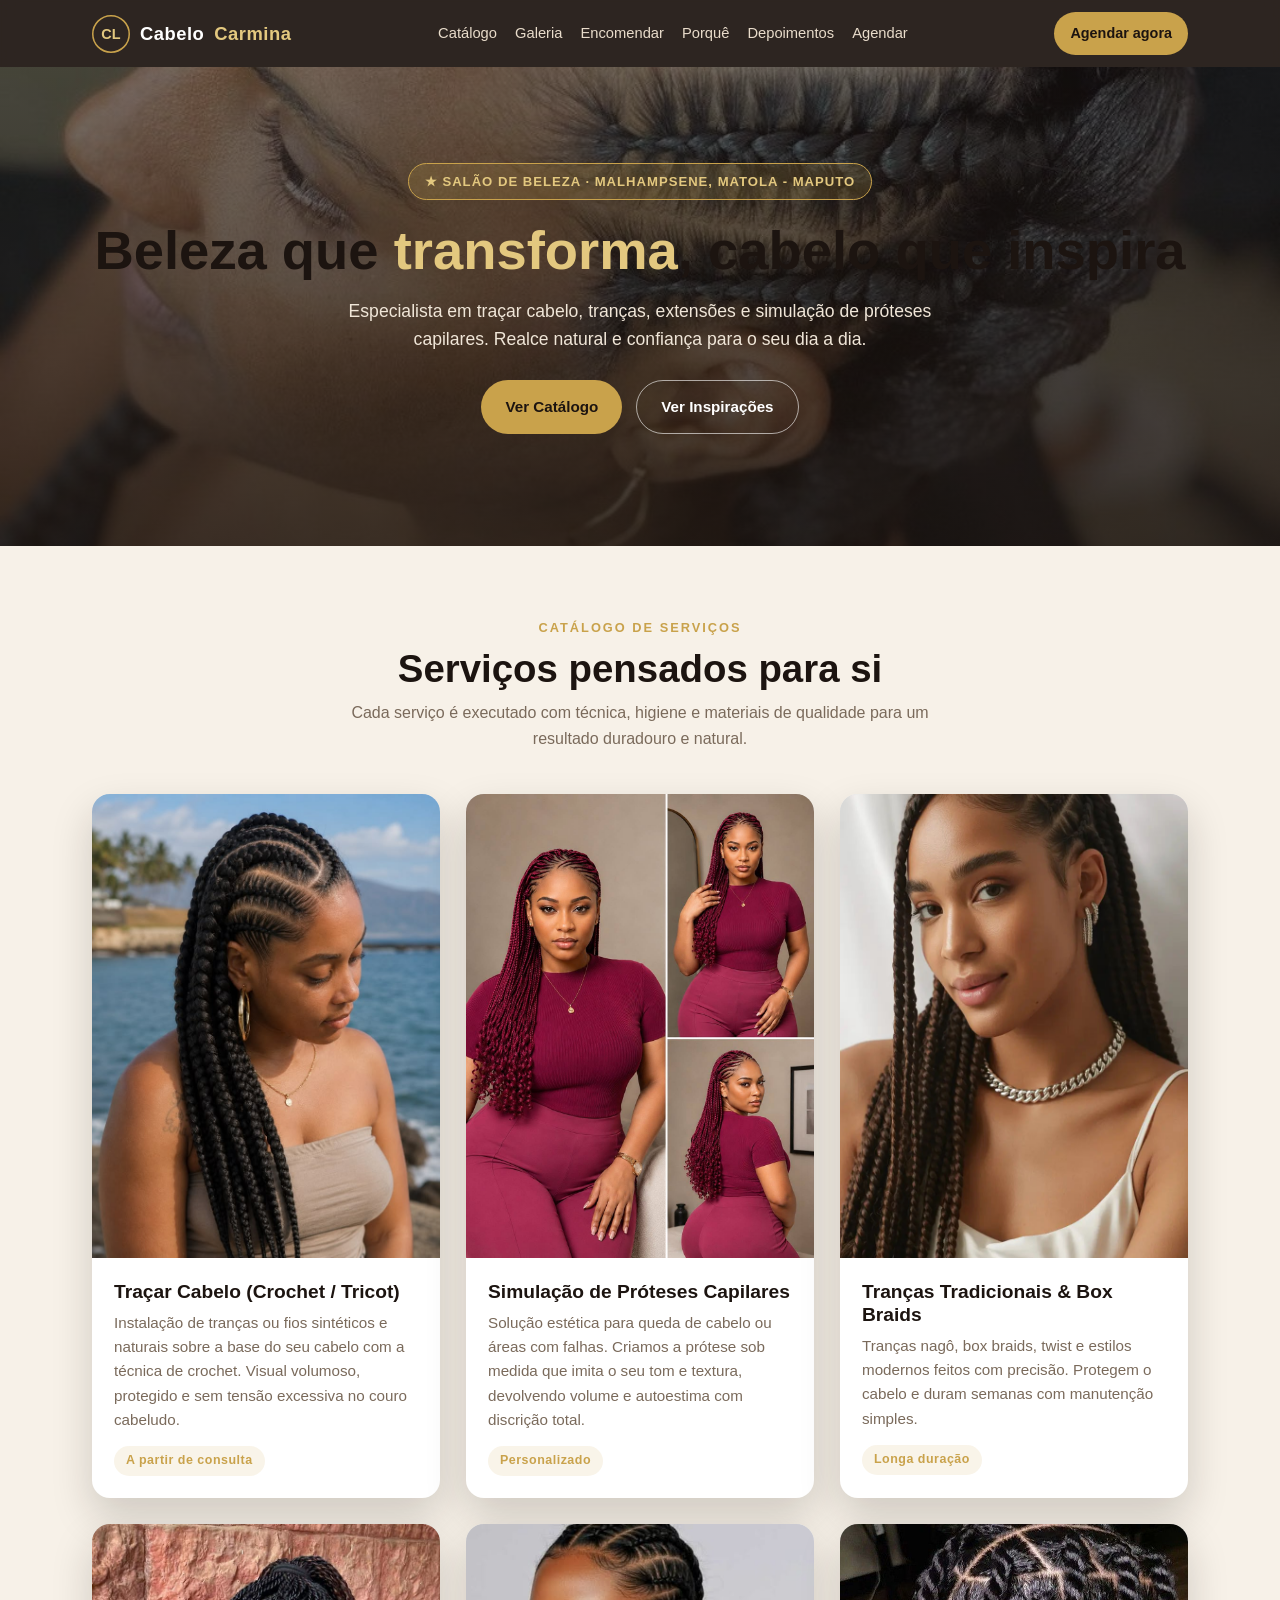
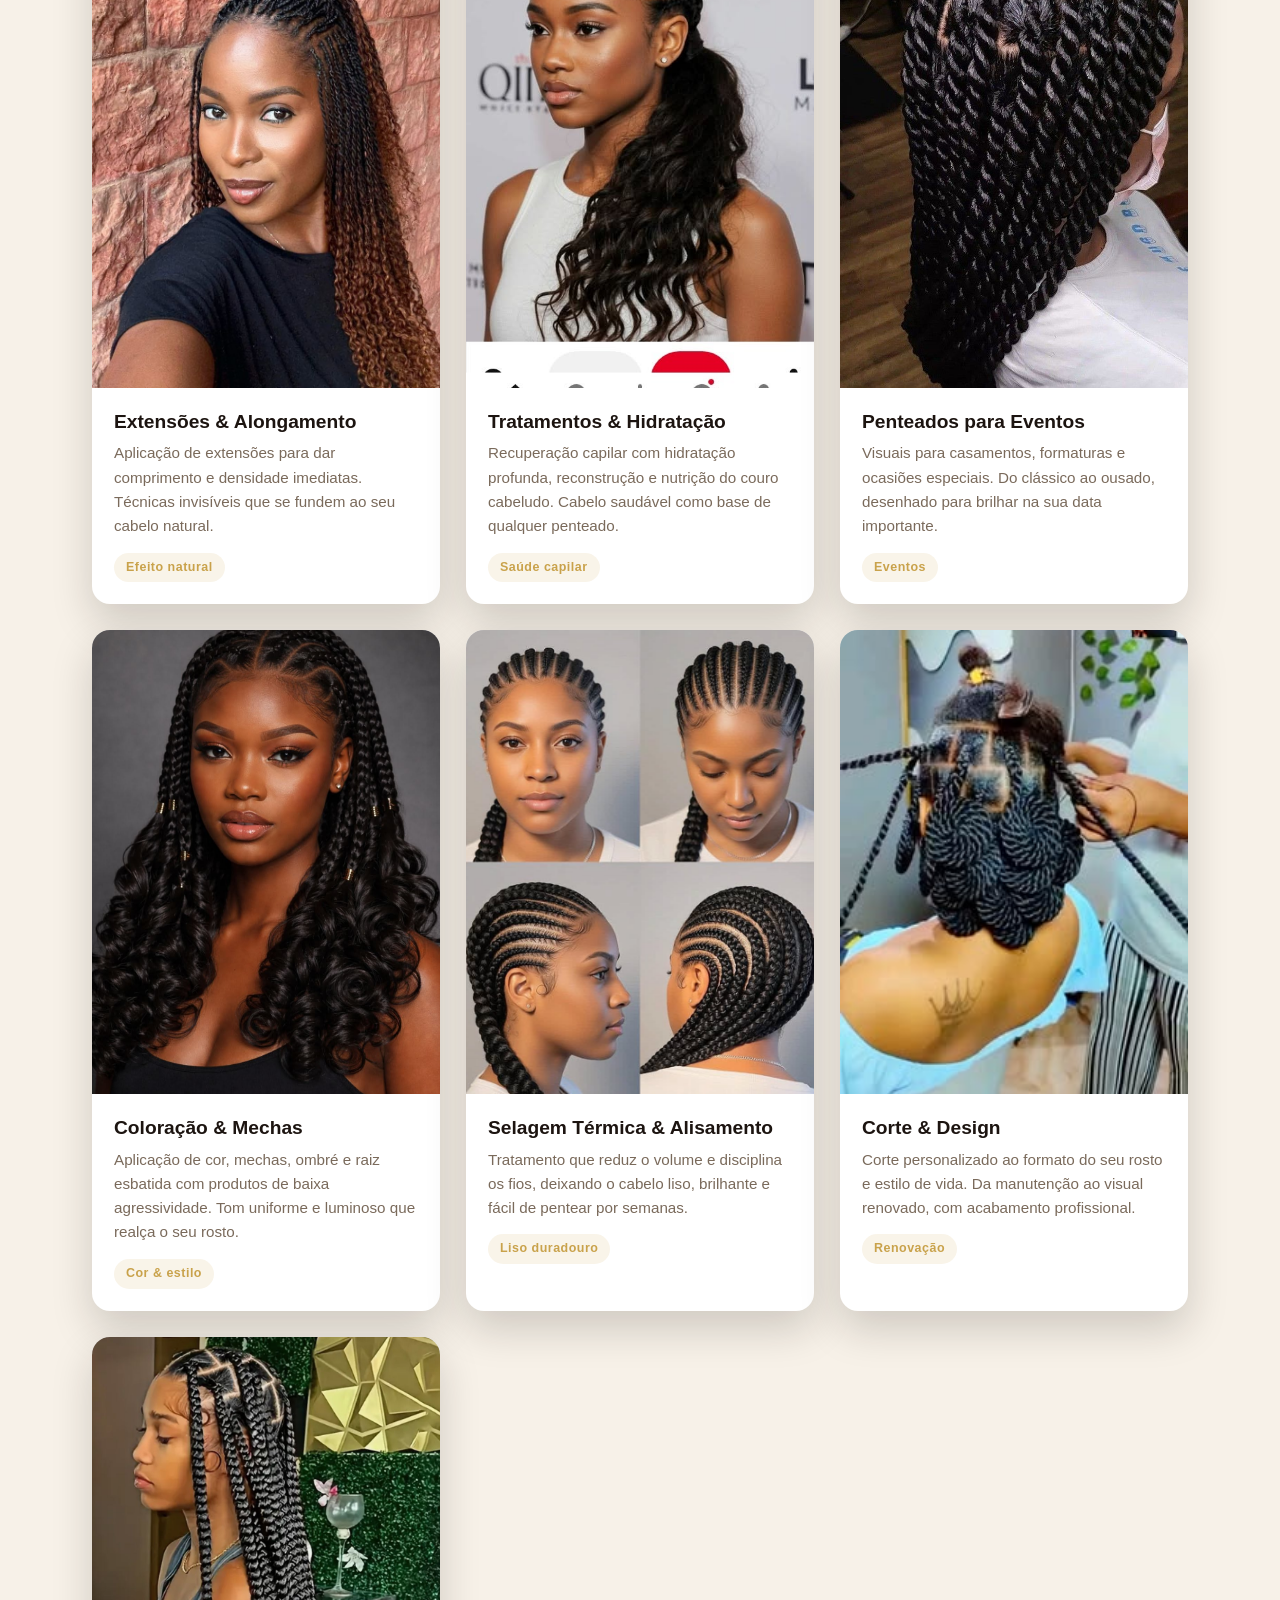
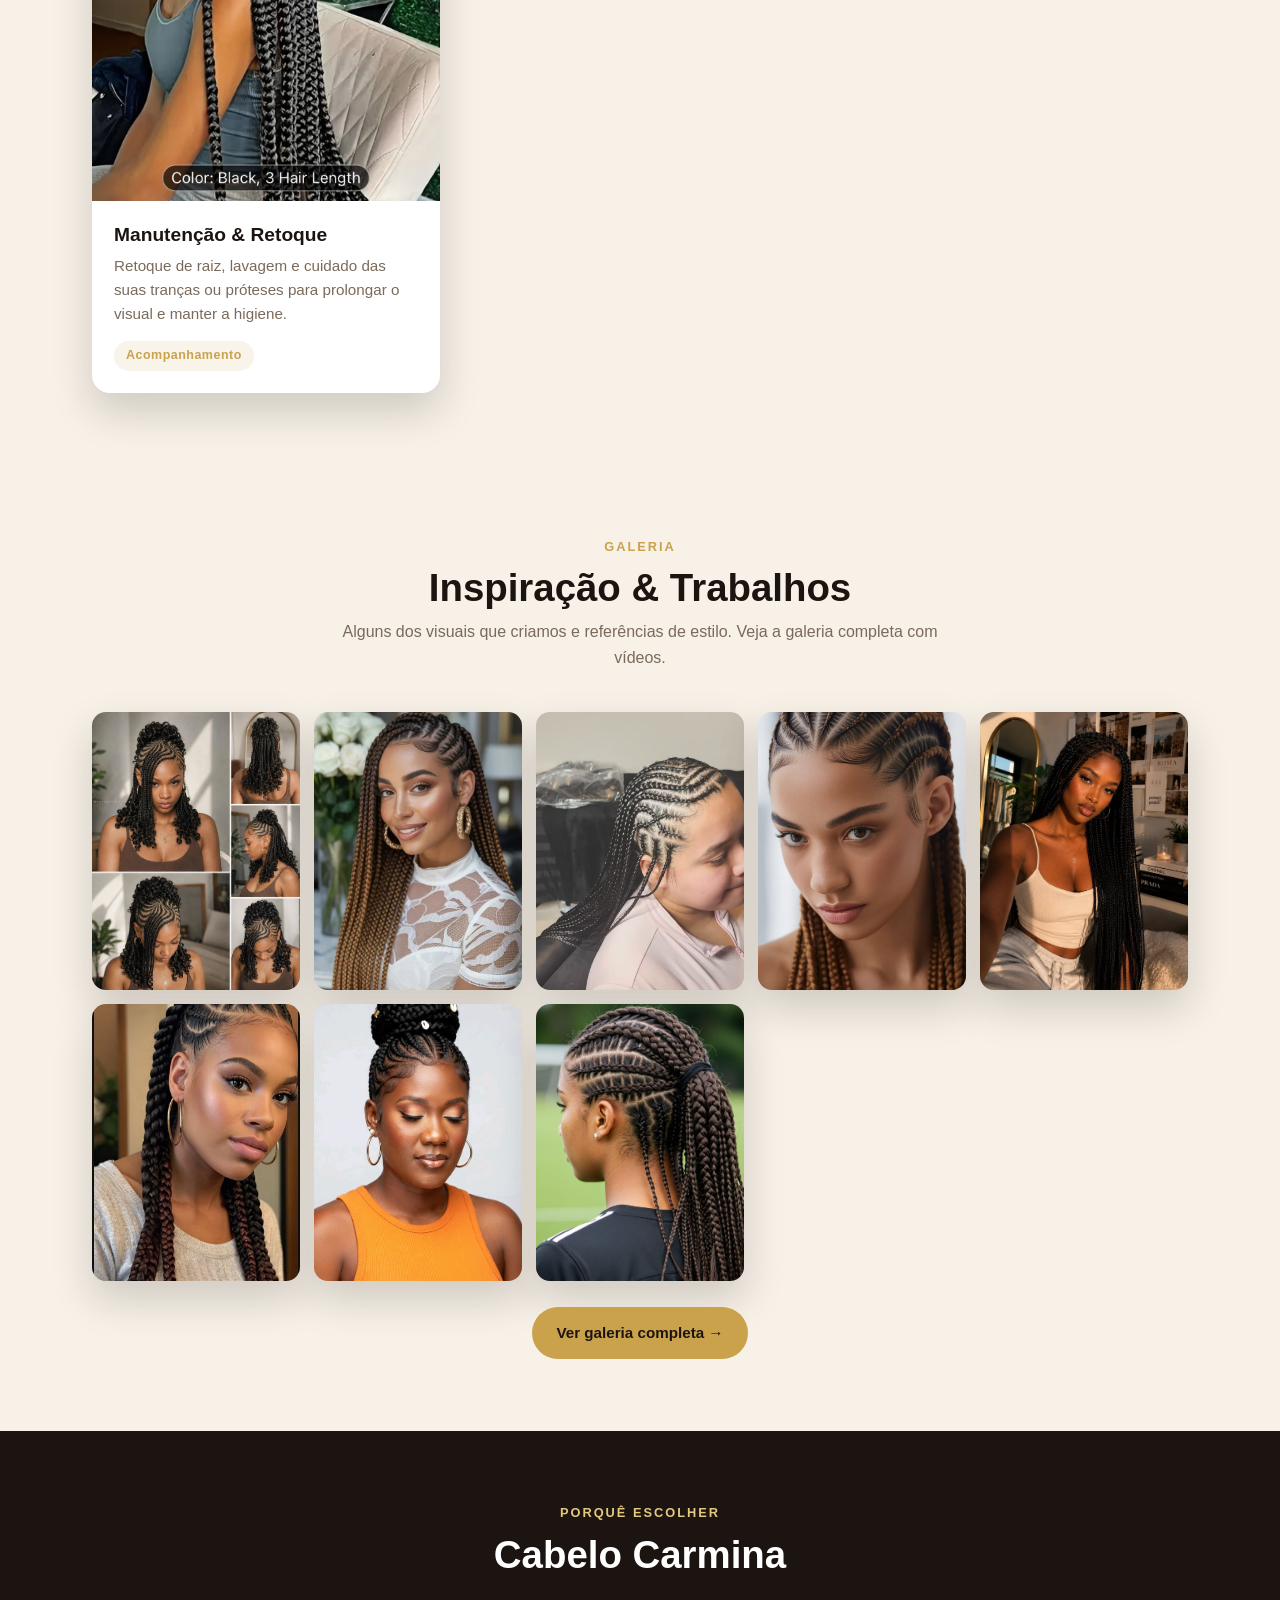
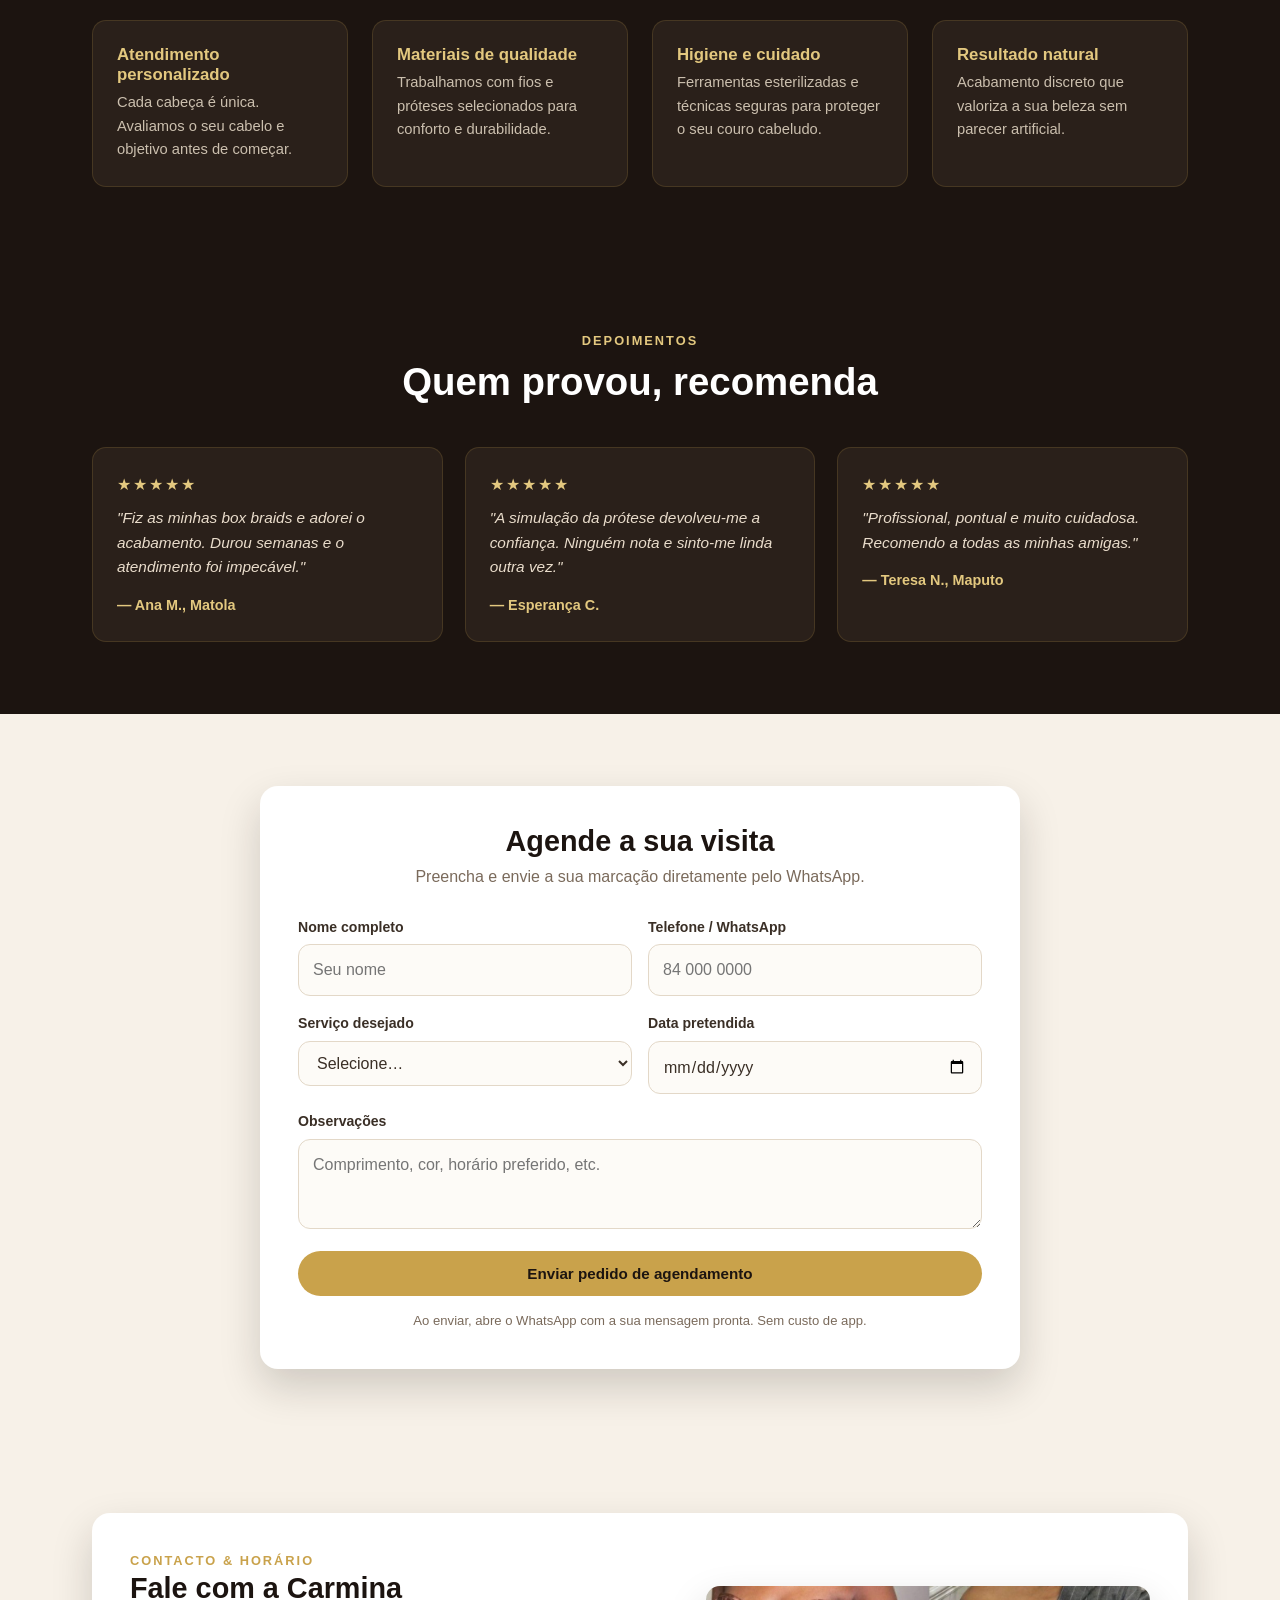
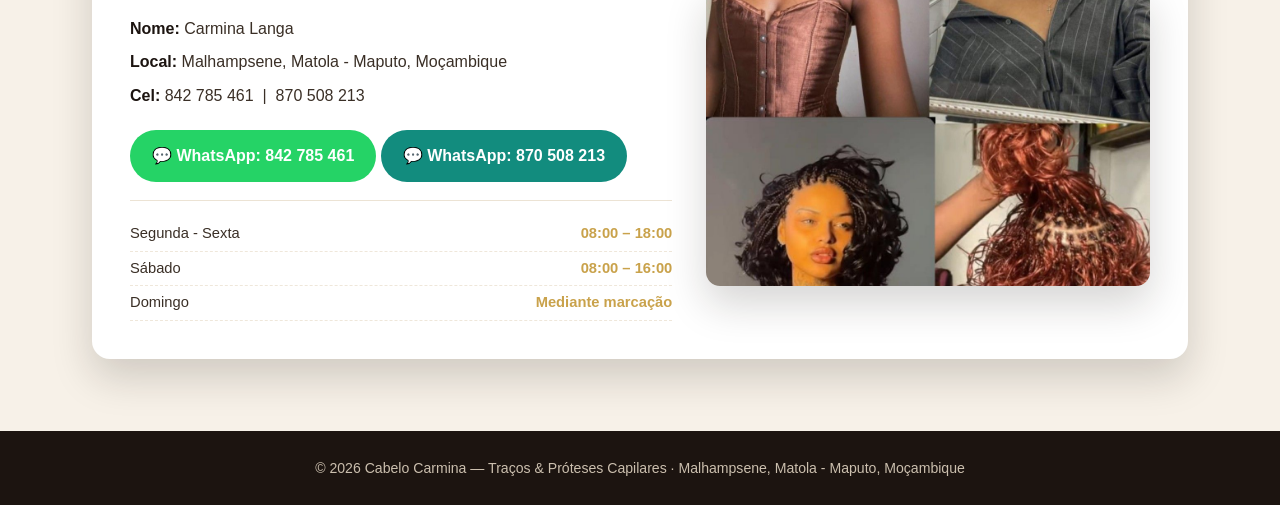
==== index.html @ 23e7a3c2 "Localizacao Malhampsene, botao Encomendar na galeria e adicionar a galeria" ====
<!DOCTYPE html>
<html lang="pt">
<head>
<meta charset="UTF-8" />
<meta name="viewport" content="width=device-width, initial-scale=1.0" />
<title>Cabelo Carmina — Traços & Próteses Capilares | Matola - Maputo</title>
<meta name="description" content="Serviços profissionais de traçar cabelo, tranças, extensões e simulação de próteses capilares em Matola - Maputo. Carmina Langa." />
<style>
  :root{
    --gold:#c9a24b;
    --gold-soft:#e3c87f;
    --dark:#1c1410;
    --dark2:#2a201a;
    --cream:#f7f1e8;
    --ink:#3a2f26;
    --muted:#7a6a5b;
    --radius:18px;
    --shadow:0 18px 40px rgba(28,20,16,.18);
  }
  *{box-sizing:border-box;margin:0;padding:0}
  html{scroll-behavior:smooth}
  body{font-family:"Segoe UI",Helvetica,Arial,sans-serif;color:var(--ink);background:var(--cream);line-height:1.6}
  h1,h2,h3{line-height:1.2;color:var(--dark)}
  a{color:inherit;text-decoration:none}
  .wrap{max-width:1140px;margin:0 auto;padding:0 22px}

  header{position:sticky;top:0;z-index:50;background:rgba(28,20,16,.92);backdrop-filter:blur(8px);color:#fff}
  .nav{display:flex;align-items:center;justify-content:space-between;padding:12px 22px;max-width:1140px;margin:0 auto;gap:14px;flex-wrap:wrap}
  .brand{display:flex;align-items:center;gap:10px;font-weight:700;letter-spacing:.5px;font-size:1.15rem;color:#fff}
  .brand .logo{width:38px;height:38px;flex:0 0 auto}
  .brand span{color:var(--gold-soft)}
  .nav nav{display:flex;gap:18px;flex-wrap:wrap;font-size:.92rem}
  .nav nav a{color:#e9dccb}
  .nav nav a:hover{color:var(--gold-soft)}
  .nav a.cta{background:var(--gold);color:#1c1410;font-weight:700;padding:10px 16px;border-radius:999px;font-size:.9rem;white-space:nowrap}
  .nav a.cta:hover{background:var(--gold-soft)}

  .hero{position:relative;color:#fff;text-align:center;padding:96px 22px 112px;background:linear-gradient(180deg,rgba(28,20,16,.6),rgba(28,20,16,.85)),url("assets/imagens/15f6aeca9793449702054abd78677a57.jpg") center/cover no-repeat}
  .hero .badge{display:inline-flex;align-items:center;gap:8px;margin-bottom:18px;background:rgba(201,162,75,.18);border:1px solid var(--gold);color:var(--gold-soft);padding:7px 16px;border-radius:999px;font-size:.82rem;font-weight:700;letter-spacing:1px;text-transform:uppercase}
  .hero h1{font-size:clamp(2rem,5vw,3.4rem);margin-bottom:14px}
  .hero h1 span{color:var(--gold-soft)}
  .hero p{max-width:640px;margin:0 auto 26px;font-size:1.1rem;color:#f0e6d8}
  .hero .actions{display:flex;gap:14px;justify-content:center;flex-wrap:wrap}
  .btn{display:inline-flex;align-items:center;gap:8px;padding:14px 24px;border-radius:999px;font-weight:700;font-size:.95rem}
  .btn-gold{background:var(--gold);color:#1c1410}
  .btn-gold:hover{background:var(--gold-soft)}
  .btn-ghost{border:1.5px solid rgba(255,255,255,.6);color:#fff}
  .btn-ghost:hover{background:rgba(255,255,255,.12)}

  section{padding:72px 0}
  .sec-head{text-align:center;margin-bottom:42px}
  .sec-head .kicker{color:var(--gold);font-weight:700;letter-spacing:2px;text-transform:uppercase;font-size:.8rem}
  .sec-head h2{font-size:clamp(1.6rem,3.5vw,2.4rem);margin:8px 0}
  .sec-head p{color:var(--muted);max-width:620px;margin:8px auto 0}

  .grid{display:grid;grid-template-columns:repeat(auto-fit,minmax(280px,1fr));gap:26px}
  .card{background:#fff;border-radius:var(--radius);overflow:hidden;box-shadow:var(--shadow);transition:transform .25s ease,box-shadow .25s ease;display:flex;flex-direction:column}
  .card:hover{transform:translateY(-6px);box-shadow:0 26px 50px rgba(28,20,16,.24)}
  .card .img{aspect-ratio:3/4;background:#ddd center/cover no-repeat}
  .card .body{padding:22px}
  .card .body h3{font-size:1.2rem;color:var(--dark);margin-bottom:8px}
  .card .body p{color:var(--muted);font-size:.95rem}
  .card .tag{display:inline-block;margin-top:14px;font-size:.78rem;font-weight:700;color:var(--gold);background:rgba(201,162,75,.12);padding:5px 12px;border-radius:999px;letter-spacing:.5px}

  .why{background:var(--dark);color:#f0e6d8}
  .why h2{color:#fff}
  .why .kicker{color:var(--gold-soft)}
  .why-grid{display:grid;grid-template-columns:repeat(auto-fit,minmax(220px,1fr));gap:24px;margin-top:20px}
  .feature{background:var(--dark2);border-radius:14px;padding:24px;border:1px solid rgba(201,162,75,.18)}
  .feature h3{color:var(--gold-soft);font-size:1.05rem;margin-bottom:6px}
  .feature p{color:#cbbfae;font-size:.92rem}

  .gallery-grid{display:grid;grid-template-columns:repeat(auto-fit,minmax(200px,1fr));gap:14px}
  .gallery-grid a{display:block;aspect-ratio:3/4;border-radius:14px;overflow:hidden;box-shadow:var(--shadow);background:#ddd center/cover no-repeat;transition:transform .25s ease}
  .gallery-grid a:hover{transform:scale(1.03)}

  .testi{background:var(--dark)}
  .testi h2{color:#fff}
  .testi .kicker{color:var(--gold-soft)}
  .testi-grid{display:grid;grid-template-columns:repeat(auto-fit,minmax(260px,1fr));gap:22px;margin-top:20px}
  .quote{background:var(--dark2);border-radius:14px;padding:24px;border:1px solid rgba(201,162,75,.18)}
  .quote p{color:#e9dccb;font-size:.96rem;font-style:italic}
  .quote .who{margin-top:14px;font-weight:700;color:var(--gold-soft);font-style:normal;font-size:.9rem}
  .stars{color:var(--gold-soft);letter-spacing:2px;margin-bottom:8px}

  .booking{background:var(--cream)}
  .form-box{background:#fff;border-radius:var(--radius);box-shadow:var(--shadow);padding:38px;max-width:760px;margin:0 auto}
  .form-box h2{font-size:1.8rem;margin-bottom:6px;text-align:center}
  .form-box .sub{text-align:center;color:var(--muted);margin-bottom:26px}
  .form-row{display:grid;grid-template-columns:1fr 1fr;gap:16px}
  .field{margin-bottom:16px;display:flex;flex-direction:column}
  .field label{font-weight:700;font-size:.88rem;margin-bottom:6px;color:var(--ink)}
  .field input,.field select,.field textarea{font:inherit;padding:12px 14px;border:1.5px solid #e3d8c8;border-radius:12px;background:#fdfbf7;color:var(--ink)}
  .field input:focus,.field select:focus,.field textarea:focus{outline:none;border-color:var(--gold)}
  .field textarea{resize:vertical;min-height:90px}
  .form-box .btn-gold{width:100%;justify-content:center;border:none;cursor:pointer;margin-top:6px}
  .form-note{text-align:center;color:var(--muted);font-size:.82rem;margin-top:14px}
  .ref-preview{background:rgba(201,162,75,.12);border:1px solid var(--gold);border-radius:14px;padding:16px;margin-bottom:18px;text-align:center}
  .ref-preview .kicker{color:var(--gold);font-weight:700;letter-spacing:2px;text-transform:uppercase;font-size:.75rem}
  .ref-preview img,.ref-preview video{max-width:220px;max-height:240px;border-radius:12px;margin-top:10px;box-shadow:var(--shadow)}
  .ref-preview p{font-size:.85rem;color:var(--muted);margin-top:6px}

  .contact-box{background:#fff;border-radius:var(--radius);box-shadow:var(--shadow);padding:38px;display:grid;grid-template-columns:1.1fr .9fr;gap:34px;align-items:center}
  .contact-box h2{font-size:1.8rem;margin-bottom:10px}
  .contact-box .info p{margin:8px 0;color:var(--ink);font-size:1rem}
  .contact-box .info strong{color:var(--dark)}
  .wa{display:inline-flex;align-items:center;gap:10px;margin-top:14px;background:#25D366;color:#fff;font-weight:700;padding:13px 22px;border-radius:999px}
  .wa:hover{opacity:.92}
  .wa.alt{background:#128C7E;margin-left:0}
  .hours{margin-top:18px;border-top:1px solid #ece3d4;padding-top:16px}
  .hours li{list-style:none;display:flex;justify-content:space-between;padding:5px 0;font-size:.92rem;border-bottom:1px dashed #efe7da}
  .hours li span:last-child{color:var(--gold);font-weight:700}
  .portrait{height:300px;border-radius:14px;background:url("assets/imagens/3a85e2c7aff9430f6a7af488f10452bd.jpg") center/cover no-repeat;box-shadow:var(--shadow)}

  footer{background:var(--dark);color:#cbbfae;text-align:center;padding:26px 22px;font-size:.88rem}

  @media(max-width:720px){
    .contact-box{grid-template-columns:1fr}
    .portrait{order:-1;height:240px}
    .form-row{grid-template-columns:1fr}
    .nav nav{display:none}
  }
</style>
</head>
<body>

<header>
  <div class="nav">
    <div class="brand">
      <svg class="logo" viewBox="0 0 100 100" aria-hidden="true">
        <circle cx="50" cy="50" r="48" fill="none" stroke="#c9a24b" stroke-width="4"/>
        <text x="50" y="62" text-anchor="middle" font-family="Segoe UI, Arial" font-size="38" font-weight="700" fill="#e3c87f">CL</text>
      </svg>
      Cabelo <span>Carmina</span>
    </div>
    <nav>
      <a href="#catalogo">Catálogo</a>
      <a href="galeria.html">Galeria</a>
      <a href="pedido.html">Encomendar</a>
      <a href="#porque">Porquê</a>
      <a href="#depoimentos">Depoimentos</a>
      <a href="#agendar">Agendar</a>
    </nav>
    <a class="cta" href="#agendar">Agendar agora</a>
  </div>
</header>

<section class="hero">
  <div class="badge">★ Salão de Beleza · Malhampsene, Matola - Maputo</div>
  <h1>Beleza que <span>transforma</span>, cabelo que inspira</h1>
  <p>Especialista em traçar cabelo, tranças, extensões e simulação de próteses capilares. Realce natural e confiança para o seu dia a dia.</p>
  <div class="actions">
    <a class="btn btn-gold" href="#catalogo">Ver Catálogo</a>
    <a class="btn btn-ghost" href="galeria.html">Ver Inspirações</a>
  </div>
</section>

<section id="catalogo">
  <div class="wrap">
    <div class="sec-head">
      <div class="kicker">Catálogo de Serviços</div>
      <h2>Serviços pensados para si</h2>
      <p>Cada serviço é executado com técnica, higiene e materiais de qualidade para um resultado duradouro e natural.</p>
    </div>

    <div class="grid">
      <article class="card">
        <div class="img" style="background-image:url('assets/imagens/0026cfc5c7cf5a156cc307e97156dec2.jpg')"></div>
        <div class="body">
          <h3>Traçar Cabelo (Crochet / Tricot)</h3>
          <p>Instalação de tranças ou fios sintéticos e naturais sobre a base do seu cabelo com a técnica de crochet. Visual volumoso, protegido e sem tensão excessiva no couro cabeludo.</p>
          <span class="tag">A partir de consulta</span>
        </div>
      </article>

      <article class="card">
        <div class="img" style="background-image:url('assets/imagens/01e08757dc973bbed43af0862d8c7d00.jpg')"></div>
        <div class="body">
          <h3>Simulação de Próteses Capilares</h3>
          <p>Solução estética para queda de cabelo ou áreas com falhas. Criamos a prótese sob medida que imita o seu tom e textura, devolvendo volume e autoestima com discrição total.</p>
          <span class="tag">Personalizado</span>
        </div>
      </article>

      <article class="card">
        <div class="img" style="background-image:url('assets/imagens/03f135712a6a2e2bc8f879690180e1c2.jpg')"></div>
        <div class="body">
          <h3>Tranças Tradicionais & Box Braids</h3>
          <p>Tranças nagô, box braids, twist e estilos modernos feitos com precisão. Protegem o cabelo e duram semanas com manutenção simples.</p>
          <span class="tag">Longa duração</span>
        </div>
      </article>

      <article class="card">
        <div class="img" style="background-image:url('assets/imagens/03f46e397d53077a8f29f586532d8282.jpg')"></div>
        <div class="body">
          <h3>Extensões & Alongamento</h3>
          <p>Aplicação de extensões para dar comprimento e densidade imediatas. Técnicas invisíveis que se fundem ao seu cabelo natural.</p>
          <span class="tag">Efeito natural</span>
        </div>
      </article>

      <article class="card">
        <div class="img" style="background-image:url('assets/imagens/04679ec09ea4aacabbf5d6915aa35b7a.jpg')"></div>
        <div class="body">
          <h3>Tratamentos & Hidratação</h3>
          <p>Recuperação capilar com hidratação profunda, reconstrução e nutrição do couro cabeludo. Cabelo saudável como base de qualquer penteado.</p>
          <span class="tag">Saúde capilar</span>
        </div>
      </article>

      <article class="card">
        <div class="img" style="background-image:url('assets/imagens/06dac3e899e578c18e467fa2cff62f72.jpg')"></div>
        <div class="body">
          <h3>Penteados para Eventos</h3>
          <p>Visuais para casamentos, formaturas e ocasiões especiais. Do clássico ao ousado, desenhado para brilhar na sua data importante.</p>
          <span class="tag">Eventos</span>
        </div>
      </article>

      <article class="card">
        <div class="img" style="background-image:url('assets/imagens/08b6ac6ea23695bc6f5586986917f11d.jpg')"></div>
        <div class="body">
          <h3>Coloração & Mechas</h3>
          <p>Aplicação de cor, mechas, ombré e raiz esbatida com produtos de baixa agressividade. Tom uniforme e luminoso que realça o seu rosto.</p>
          <span class="tag">Cor & estilo</span>
        </div>
      </article>

      <article class="card">
        <div class="img" style="background-image:url('assets/imagens/093739ff91c25d8ace76bab35050adaf.jpg')"></div>
        <div class="body">
          <h3>Selagem Térmica & Alisamento</h3>
          <p>Tratamento que reduz o volume e disciplina os fios, deixando o cabelo liso, brilhante e fácil de pentear por semanas.</p>
          <span class="tag">Liso duradouro</span>
        </div>
      </article>

      <article class="card">
        <div class="img" style="background-image:url('assets/imagens/0a47e29134426c4513fa7642befd2773.jpg')"></div>
        <div class="body">
          <h3>Corte & Design</h3>
          <p>Corte personalizado ao formato do seu rosto e estilo de vida. Da manutenção ao visual renovado, com acabamento profissional.</p>
          <span class="tag">Renovação</span>
        </div>
      </article>

      <article class="card">
        <div class="img" style="background-image:url('assets/imagens/0b440460fbbcc0842d40904b97cc9ca5.jpg')"></div>
        <div class="body">
          <h3>Manutenção & Retoque</h3>
          <p>Retoque de raiz, lavagem e cuidado das suas tranças ou próteses para prolongar o visual e manter a higiene.</p>
          <span class="tag">Acompanhamento</span>
        </div>
      </article>
    </div>
  </div>
</section>

<section id="galeria">
  <div class="wrap">
    <div class="sec-head">
      <div class="kicker">Galeria</div>
      <h2>Inspiração & Trabalhos</h2>
      <p>Alguns dos visuais que criamos e referências de estilo. Veja a galeria completa com vídeos.</p>
    </div>
    <div class="gallery-grid">
      <a href="galeria.html" style="background-image:url('assets/imagens/0b4d5327d2ce7e52298f0efa924f9893.jpg')"></a>
      <a href="galeria.html" style="background-image:url('assets/imagens/0c9b5bb2f9fc3989eb2c1b1c847cc650.jpg')"></a>
      <a href="galeria.html" style="background-image:url('assets/imagens/12c5b5bcc2676963cd1b6ba6b14d868e.jpg')"></a>
      <a href="galeria.html" style="background-image:url('assets/imagens/132b0667ae29cd703960db3ee1979bb5.jpg')"></a>
      <a href="galeria.html" style="background-image:url('assets/imagens/161dcf51394a3ee1f617fb9989bfbf7a.jpg')"></a>
      <a href="galeria.html" style="background-image:url('assets/imagens/18d984fd57ee53a58f8e0739700f9366.jpg')"></a>
      <a href="galeria.html" style="background-image:url('assets/imagens/1abf3b3e2f336c6a66d7727b56625449.jpg')"></a>
      <a href="galeria.html" style="background-image:url('assets/imagens/21777facedbab7ad92beb284ebc9bb15.jpg')"></a>
    </div>
    <div style="text-align:center;margin-top:26px">
      <a class="btn btn-gold" href="galeria.html">Ver galeria completa →</a>
    </div>
  </div>
</section>

<section class="why" id="porque">
  <div class="wrap">
    <div class="sec-head">
      <div class="kicker">Porquê escolher</div>
      <h2>Cabelo Carmina</h2>
    </div>
    <div class="why-grid">
      <div class="feature">
        <h3>Atendimento personalizado</h3>
        <p>Cada cabeça é única. Avaliamos o seu cabelo e objetivo antes de começar.</p>
      </div>
      <div class="feature">
        <h3>Materiais de qualidade</h3>
        <p>Trabalhamos com fios e próteses selecionados para conforto e durabilidade.</p>
      </div>
      <div class="feature">
        <h3>Higiene e cuidado</h3>
        <p>Ferramentas esterilizadas e técnicas seguras para proteger o seu couro cabeludo.</p>
      </div>
      <div class="feature">
        <h3>Resultado natural</h3>
        <p>Acabamento discreto que valoriza a sua beleza sem parecer artificial.</p>
      </div>
    </div>
  </div>
</section>

<section class="testi" id="depoimentos">
  <div class="wrap">
    <div class="sec-head">
      <div class="kicker">Depoimentos</div>
      <h2>Quem provou, recomenda</h2>
    </div>
    <div class="testi-grid">
      <div class="quote">
        <div class="stars">★★★★★</div>
        <p>"Fiz as minhas box braids e adorei o acabamento. Durou semanas e o atendimento foi impecável."</p>
        <div class="who">— Ana M., Matola</div>
      </div>
      <div class="quote">
        <div class="stars">★★★★★</div>
        <p>"A simulação da prótese devolveu-me a confiança. Ninguém nota e sinto-me linda outra vez."</p>
        <div class="who">— Esperança C.</div>
      </div>
      <div class="quote">
        <div class="stars">★★★★★</div>
        <p>"Profissional, pontual e muito cuidadosa. Recomendo a todas as minhas amigas."</p>
        <div class="who">— Teresa N., Maputo</div>
      </div>
    </div>
  </div>
</section>

<section class="booking" id="agendar">
  <div class="wrap">
    <div class="form-box">
      <h2>Agende a sua visita</h2>
      <p class="sub">Preencha e envie a sua marcação diretamente pelo WhatsApp.</p>
      <div id="refPreview" class="ref-preview" style="display:none"></div>
      <form id="bookingForm">
        <div class="form-row">
          <div class="field">
            <label for="nome">Nome completo</label>
            <input id="nome" name="nome" type="text" required placeholder="Seu nome" />
          </div>
          <div class="field">
            <label for="telefone">Telefone / WhatsApp</label>
            <input id="telefone" name="telefone" type="tel" required placeholder="84 000 0000" />
          </div>
        </div>
        <div class="form-row">
          <div class="field">
            <label for="servico">Serviço desejado</label>
            <select id="servico" name="servico" required>
              <option value="">Selecione…</option>
              <option>Traçar Cabelo (Crochet)</option>
              <option>Simulação de Próteses Capilares</option>
              <option>Tranças & Box Braids</option>
              <option>Extensões & Alongamento</option>
              <option>Tratamentos & Hidratação</option>
              <option>Penteados para Eventos</option>
              <option>Coloração & Mechas</option>
              <option>Selagem & Alisamento</option>
              <option>Corte & Design</option>
              <option>Manutenção & Retoque</option>
              <option>Outro / Consulta</option>
            </select>
          </div>
          <div class="field">
            <label for="data">Data pretendida</label>
            <input id="data" name="data" type="date" required />
          </div>
        </div>
        <div class="field">
          <label for="obs">Observações</label>
          <textarea id="obs" name="obs" placeholder="Comprimento, cor, horário preferido, etc."></textarea>
        </div>
        <button class="btn btn-gold" type="submit">Enviar pedido de agendamento</button>
        <p class="form-note">Ao enviar, abre o WhatsApp com a sua mensagem pronta. Sem custo de app.</p>
      </form>
    </div>
  </div>
</section>

<section class="contact" id="contato">
  <div class="wrap">
    <div class="contact-box">
      <div class="info">
        <div class="kicker" style="color:var(--gold);font-weight:700;letter-spacing:2px;text-transform:uppercase;font-size:.8rem">Contacto & Horário</div>
        <h2>Fale com a Carmina</h2>
        <p><strong>Nome:</strong> Carmina Langa</p>
        <p><strong>Local:</strong> Malhampsene, Matola - Maputo, Moçambique</p>
        <p><strong>Cel:</strong> 842 785 461 &nbsp;|&nbsp; 870 508 213</p>
        <a class="wa" href="https://wa.me/258842785461" target="_blank" rel="noopener">💬 WhatsApp: 842 785 461</a>
        <a class="wa alt" href="https://wa.me/258870508213" target="_blank" rel="noopener">💬 WhatsApp: 870 508 213</a>
        <ul class="hours">
          <li><span>Segunda - Sexta</span><span>08:00 – 18:00</span></li>
          <li><span>Sábado</span><span>08:00 – 16:00</span></li>
          <li><span>Domingo</span><span>Mediante marcação</span></li>
        </ul>
      </div>
      <div class="portrait"></div>
    </div>
  </div>
</section>

<footer>
  © <span id="year"></span> Cabelo Carmina — Traços & Próteses Capilares · Malhampsene, Matola - Maputo, Moçambique
</footer>

<script>
  document.getElementById('year').textContent = new Date().getFullYear();

  // Estilo escolhido na galeria (?ref=...)
  var refMedia = new URLSearchParams(location.search).get('ref');
  if(refMedia){
    refMedia = decodeURIComponent(refMedia);
    var fname = refMedia.split('/').pop();
    var isVid = /\.(mp4|webm|ogg)$/i.test(refMedia);
    var media = isVid
      ? '<video src="'+refMedia+'" controls></video>'
      : '<img src="'+refMedia+'" alt="Estilo escolhido" />';
    var box = document.getElementById('refPreview');
    box.innerHTML = '<div class="kicker">Estilo escolhido</div>' + media + '<p>'+fname+'</p>';
    box.style.display = 'block';
  }

  document.getElementById('bookingForm').addEventListener('submit', async function(e){
    e.preventDefault();
    var nome = document.getElementById('nome').value.trim();
    var tel = document.getElementById('telefone').value.trim();
    var serv = document.getElementById('servico').value;
    var data = document.getElementById('data').value;
    var obs = document.getElementById('obs').value.trim();

    var plain = "Olá Carmina! Quero agendar um serviço.\n\n"
      + "Nome: " + nome + "\n"
      + (serv ? "Serviço: " + serv + "\n" : "")
      + "Data: " + data + "\n"
      + "Telefone: " + tel + "\n"
      + (refMedia ? "Estilo escolhido: " + refMedia.split('/').pop() + "\n" : "")
      + (obs ? "Obs: " + obs + "\n" : "");
    var enc = encodeURIComponent(plain);

    // Telemóvel: anexa a foto/vídeo diretamente no WhatsApp
    if(refMedia && navigator.canShare){
      try{
        var blob = await fetch(refMedia).then(function(r){ return r.blob(); });
        var mime = isVid ? 'video/mp4' : 'image/jpeg';
        var file = new File([blob], fname, {type:mime});
        if(navigator.canShare({files:[file]})){
          await navigator.share({files:[file], text:plain});
          return;
        }
      }catch(err){ /* fallback abaixo */ }
    }
    window.open("https://wa.me/258842785461?text=" + enc, "_blank");
  });
</script>
</body>
</html>
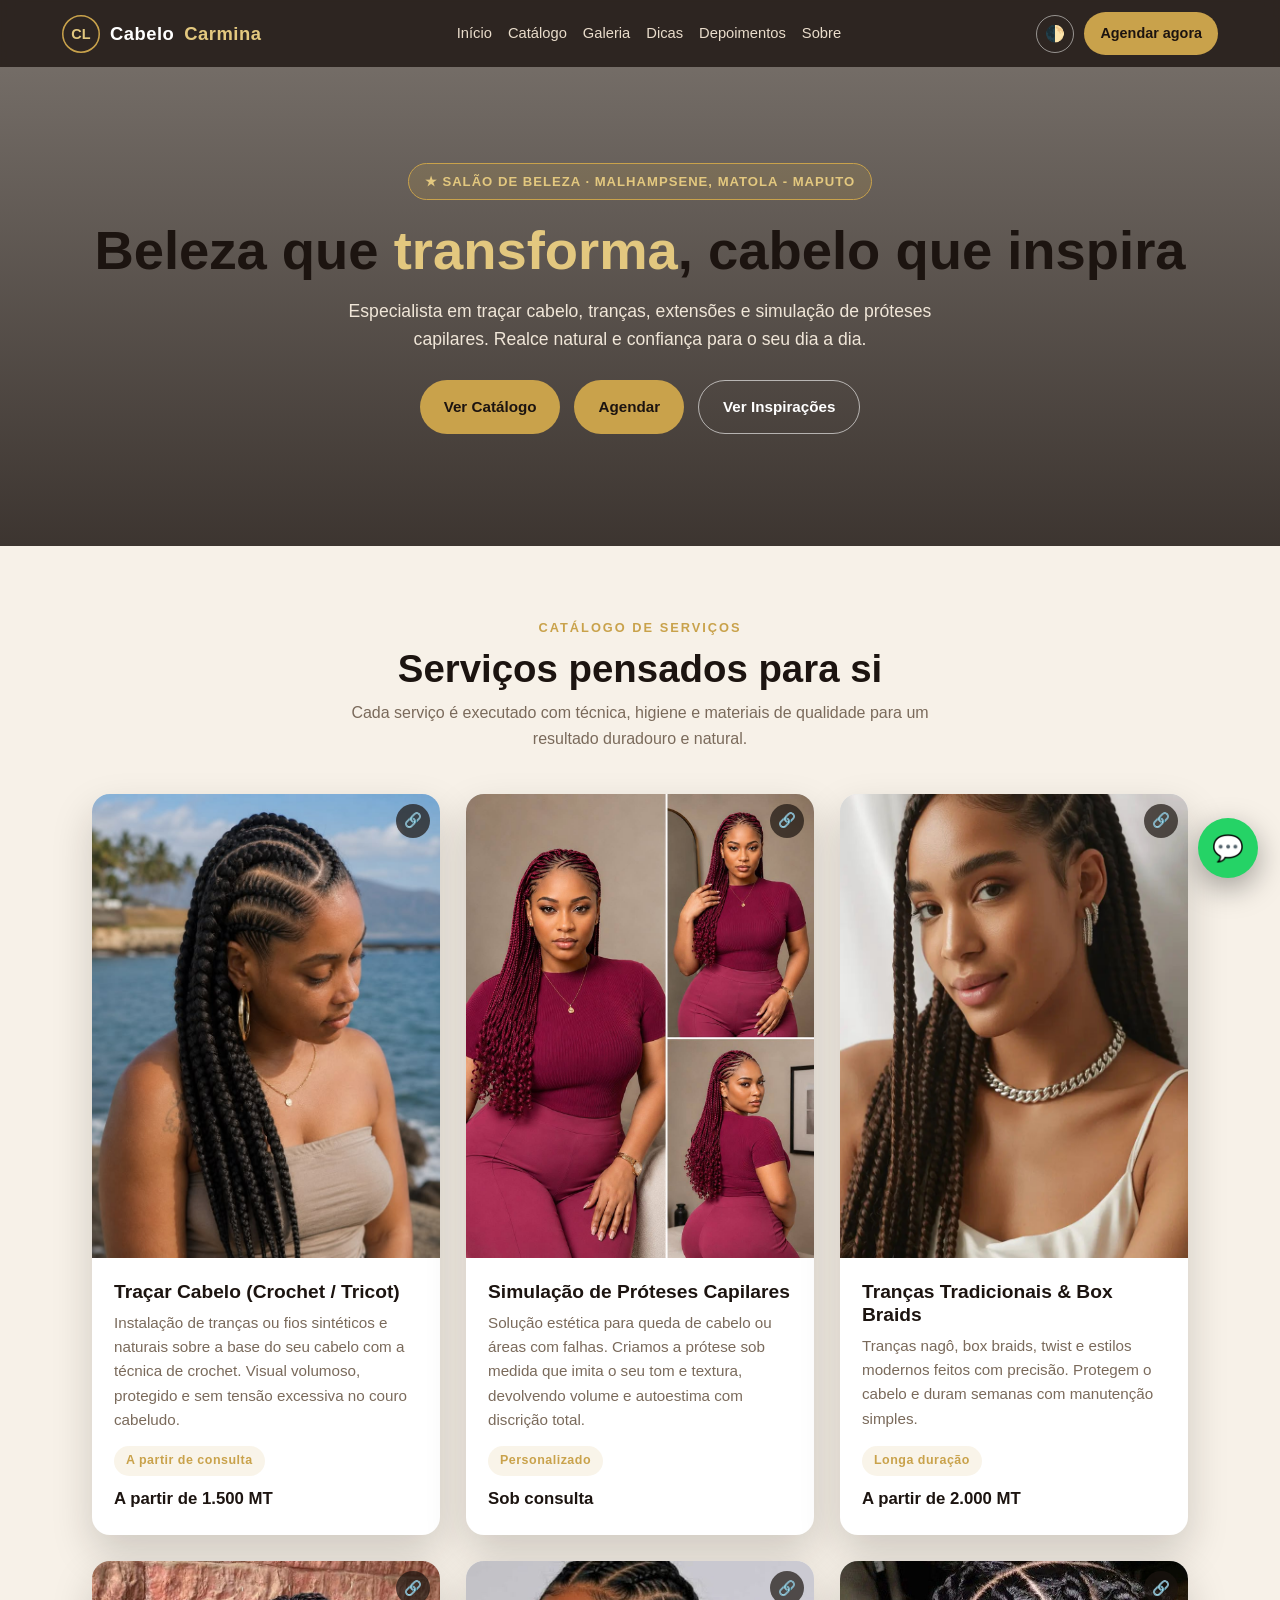
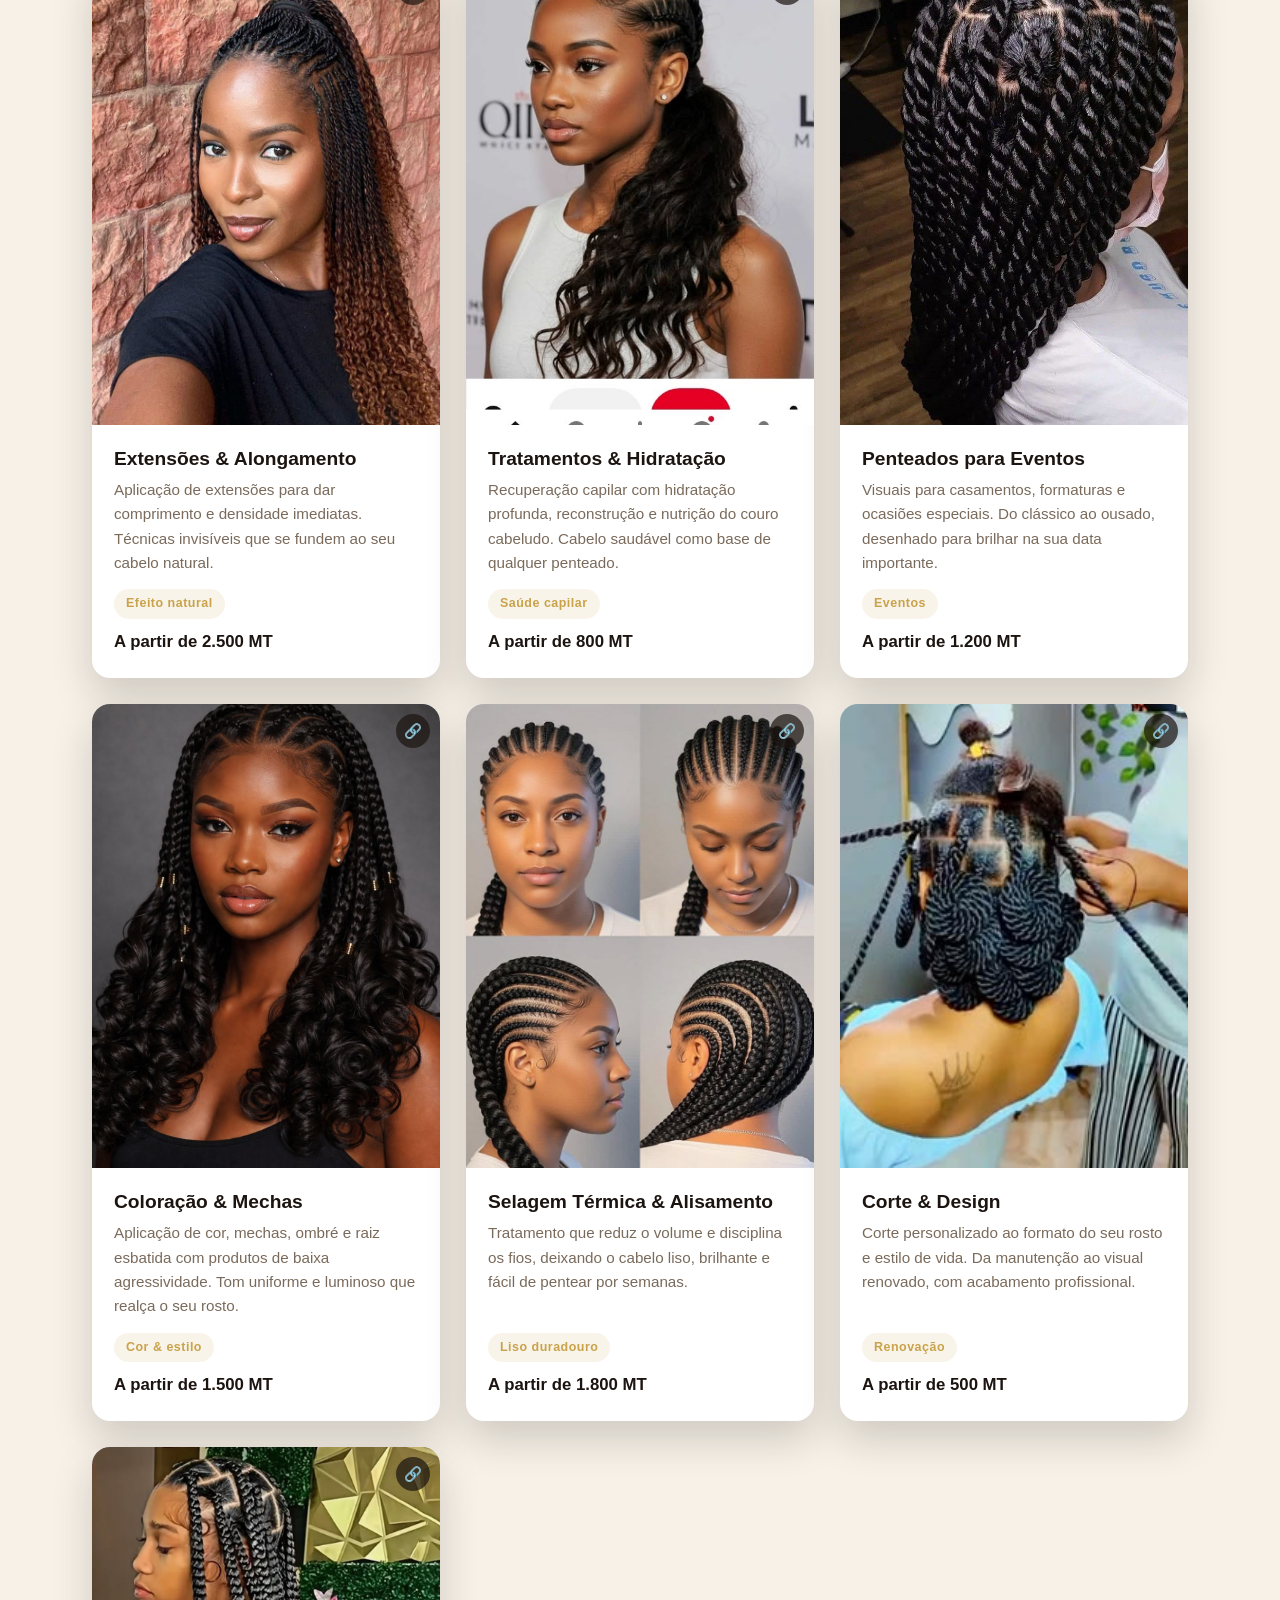
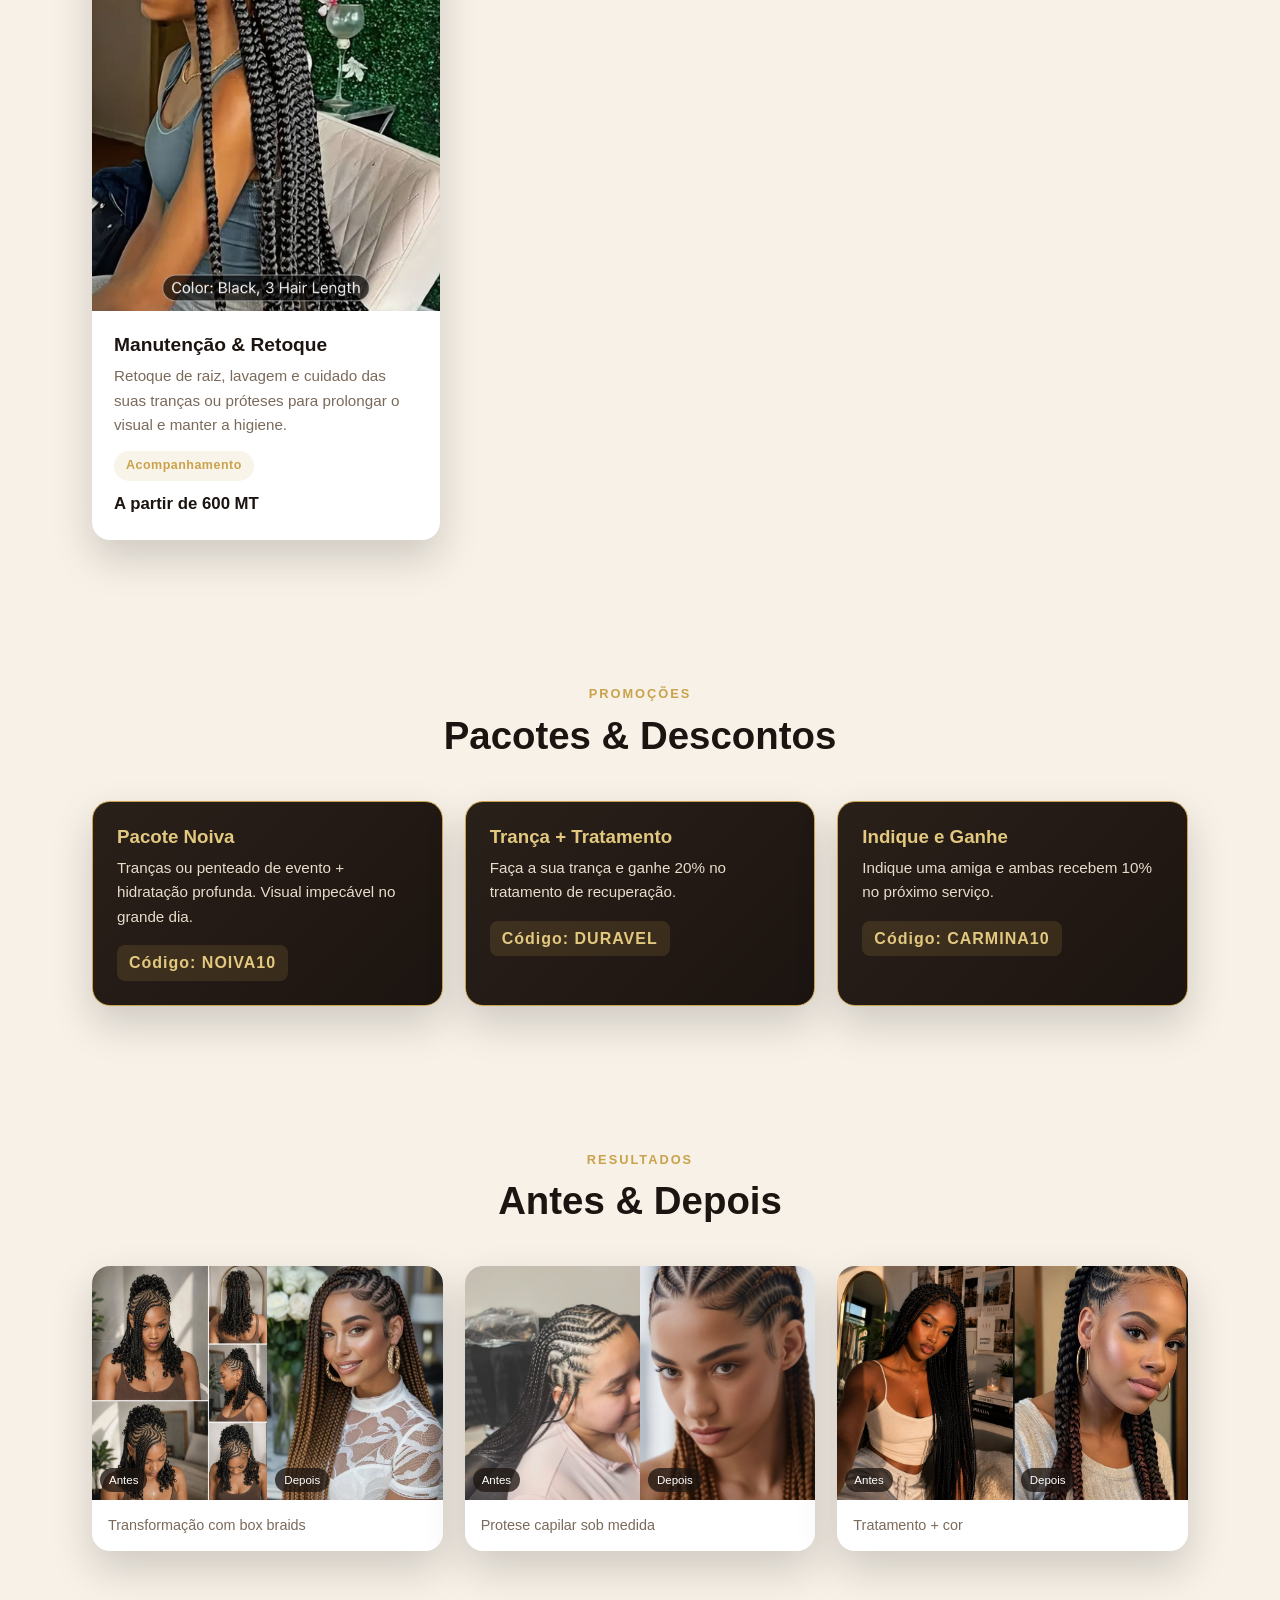
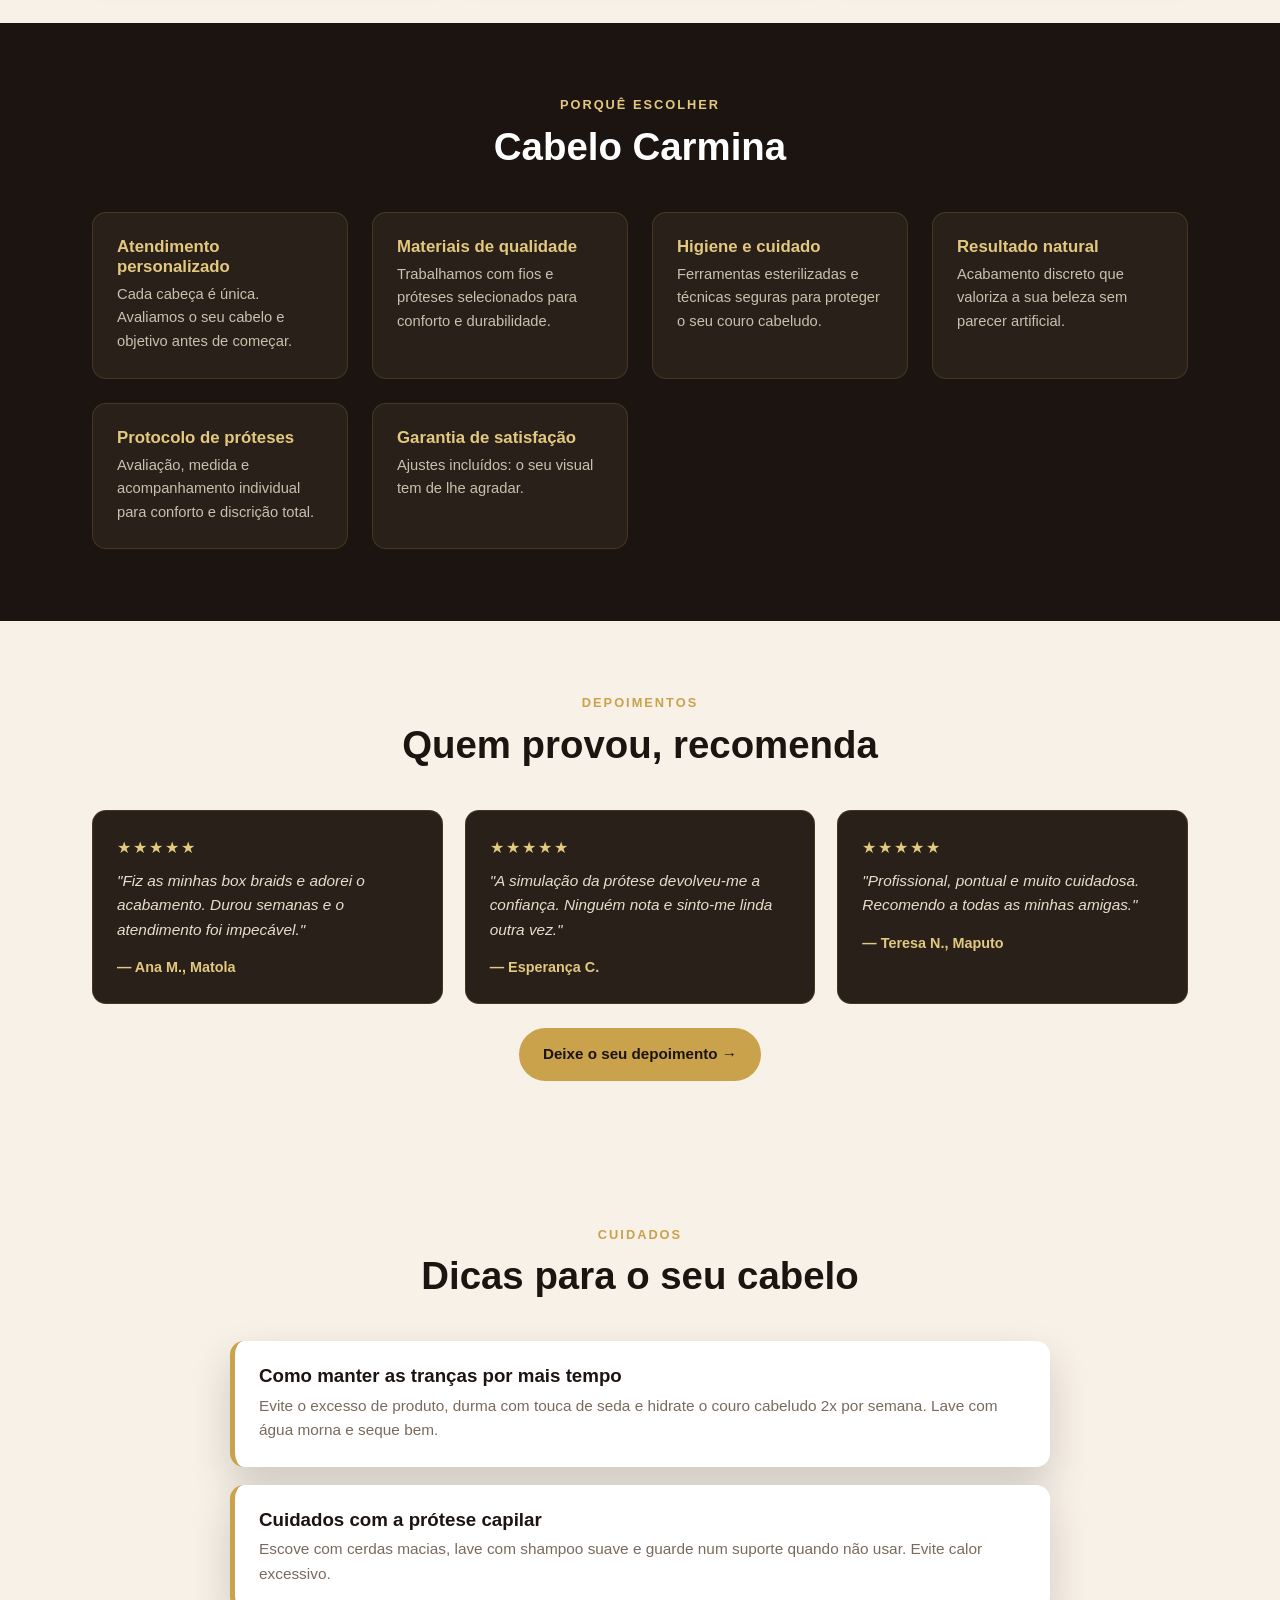
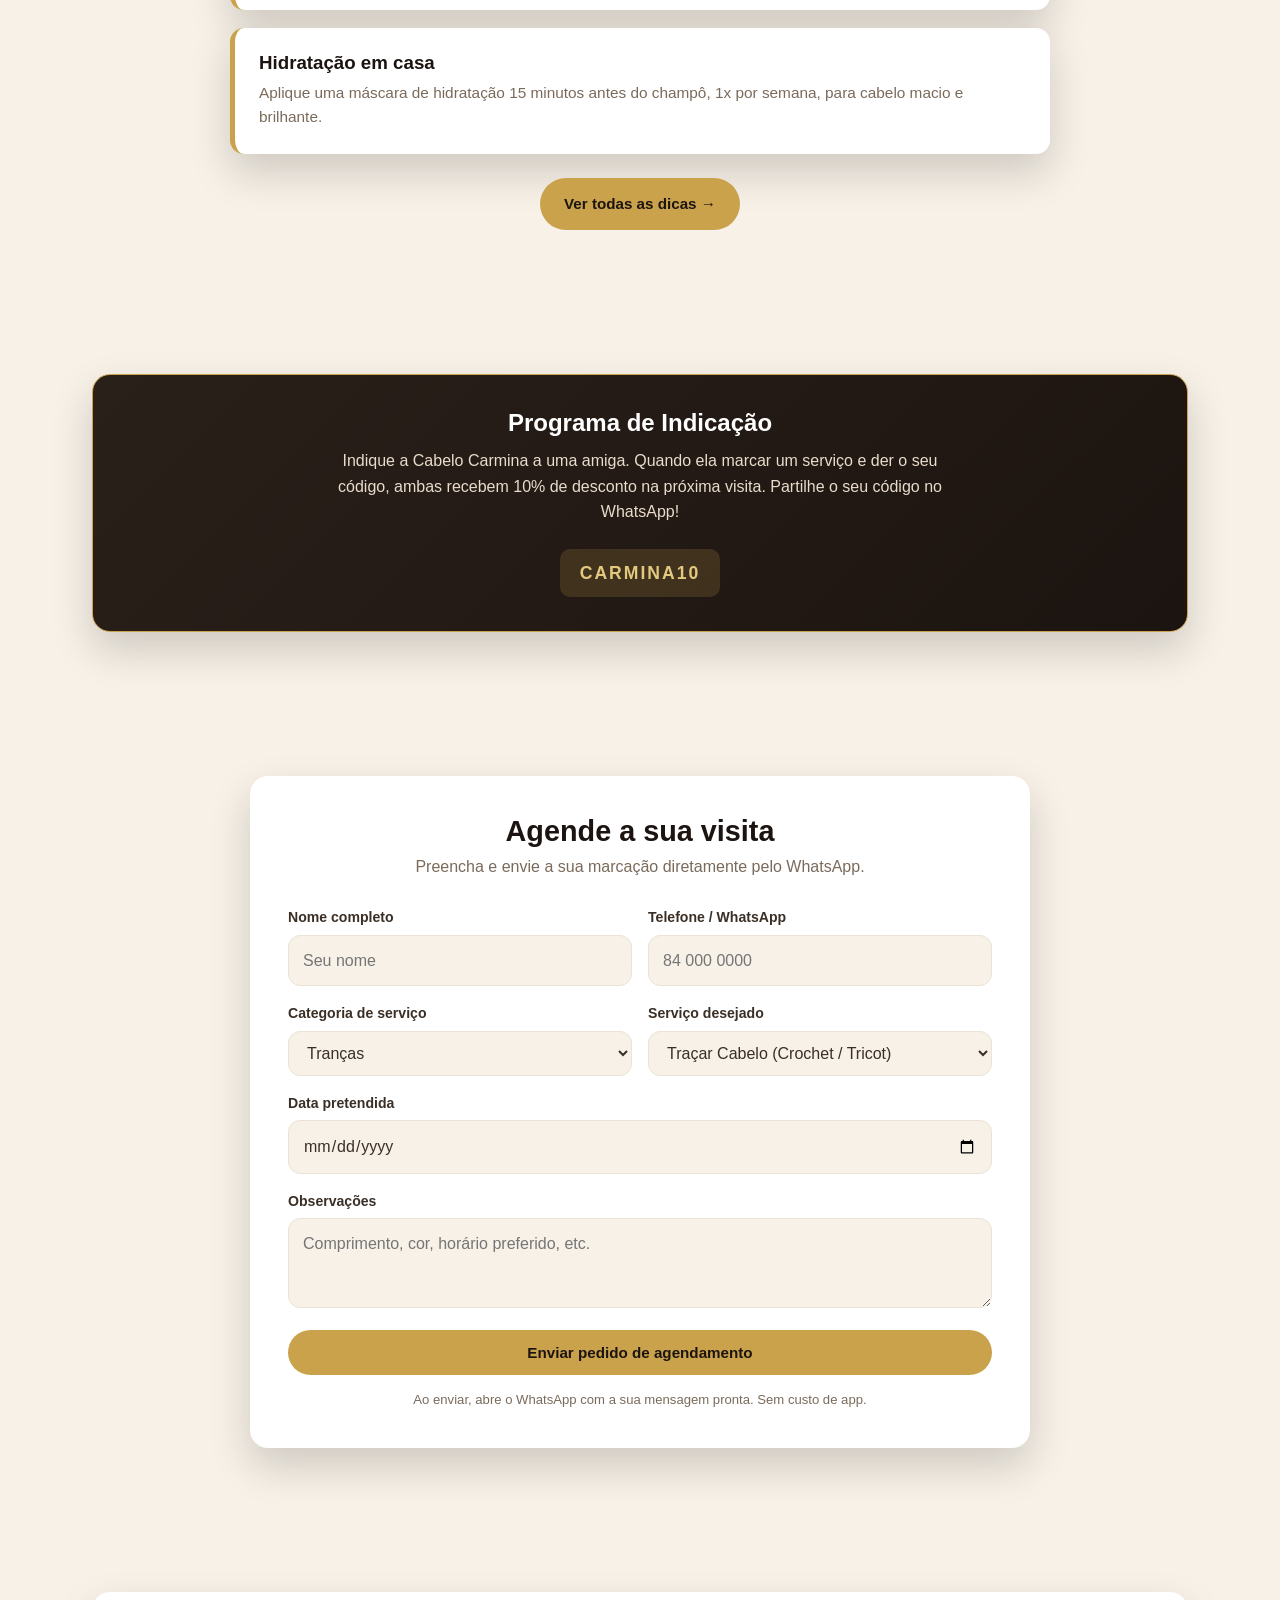
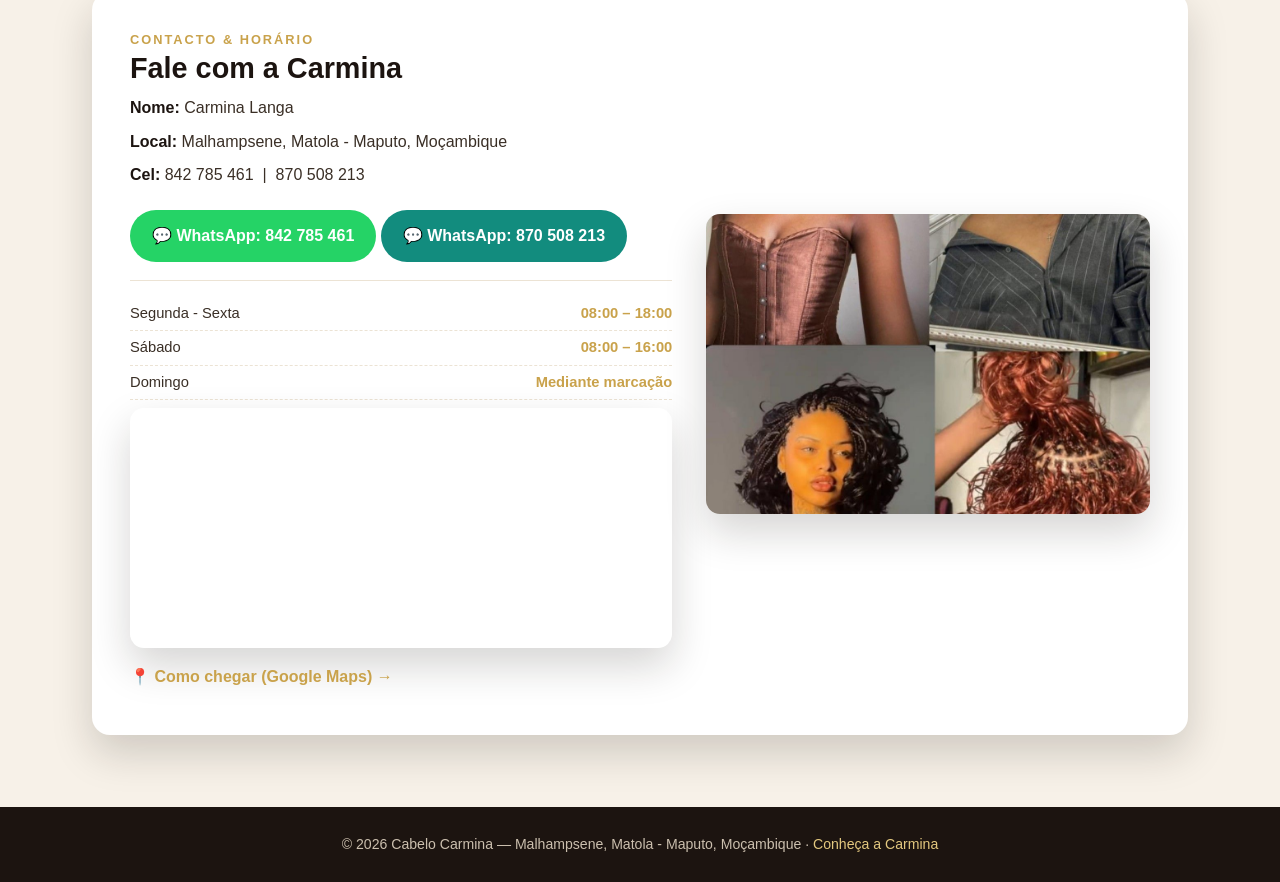
==== commit 265d5743: "Reestrutura site (conteudo.js, style.css, paginas) + compressao de imagens" ====
--- a/index.html
+++ b/index.html
@@ -3,124 +3,18 @@
 <head>
 <meta charset="UTF-8" />
 <meta name="viewport" content="width=device-width, initial-scale=1.0" />
-<title>Cabelo Carmina — Traços & Próteses Capilares | Matola - Maputo</title>
-<meta name="description" content="Serviços profissionais de traçar cabelo, tranças, extensões e simulação de próteses capilares em Matola - Maputo. Carmina Langa." />
-<style>
-  :root{
-    --gold:#c9a24b;
-    --gold-soft:#e3c87f;
-    --dark:#1c1410;
-    --dark2:#2a201a;
-    --cream:#f7f1e8;
-    --ink:#3a2f26;
-    --muted:#7a6a5b;
-    --radius:18px;
-    --shadow:0 18px 40px rgba(28,20,16,.18);
-  }
-  *{box-sizing:border-box;margin:0;padding:0}
-  html{scroll-behavior:smooth}
-  body{font-family:"Segoe UI",Helvetica,Arial,sans-serif;color:var(--ink);background:var(--cream);line-height:1.6}
-  h1,h2,h3{line-height:1.2;color:var(--dark)}
-  a{color:inherit;text-decoration:none}
-  .wrap{max-width:1140px;margin:0 auto;padding:0 22px}
-
-  header{position:sticky;top:0;z-index:50;background:rgba(28,20,16,.92);backdrop-filter:blur(8px);color:#fff}
-  .nav{display:flex;align-items:center;justify-content:space-between;padding:12px 22px;max-width:1140px;margin:0 auto;gap:14px;flex-wrap:wrap}
-  .brand{display:flex;align-items:center;gap:10px;font-weight:700;letter-spacing:.5px;font-size:1.15rem;color:#fff}
-  .brand .logo{width:38px;height:38px;flex:0 0 auto}
-  .brand span{color:var(--gold-soft)}
-  .nav nav{display:flex;gap:18px;flex-wrap:wrap;font-size:.92rem}
-  .nav nav a{color:#e9dccb}
-  .nav nav a:hover{color:var(--gold-soft)}
-  .nav a.cta{background:var(--gold);color:#1c1410;font-weight:700;padding:10px 16px;border-radius:999px;font-size:.9rem;white-space:nowrap}
-  .nav a.cta:hover{background:var(--gold-soft)}
-
-  .hero{position:relative;color:#fff;text-align:center;padding:96px 22px 112px;background:linear-gradient(180deg,rgba(28,20,16,.6),rgba(28,20,16,.85)),url("assets/imagens/15f6aeca9793449702054abd78677a57.jpg") center/cover no-repeat}
-  .hero .badge{display:inline-flex;align-items:center;gap:8px;margin-bottom:18px;background:rgba(201,162,75,.18);border:1px solid var(--gold);color:var(--gold-soft);padding:7px 16px;border-radius:999px;font-size:.82rem;font-weight:700;letter-spacing:1px;text-transform:uppercase}
-  .hero h1{font-size:clamp(2rem,5vw,3.4rem);margin-bottom:14px}
-  .hero h1 span{color:var(--gold-soft)}
-  .hero p{max-width:640px;margin:0 auto 26px;font-size:1.1rem;color:#f0e6d8}
-  .hero .actions{display:flex;gap:14px;justify-content:center;flex-wrap:wrap}
-  .btn{display:inline-flex;align-items:center;gap:8px;padding:14px 24px;border-radius:999px;font-weight:700;font-size:.95rem}
-  .btn-gold{background:var(--gold);color:#1c1410}
-  .btn-gold:hover{background:var(--gold-soft)}
-  .btn-ghost{border:1.5px solid rgba(255,255,255,.6);color:#fff}
-  .btn-ghost:hover{background:rgba(255,255,255,.12)}
-
-  section{padding:72px 0}
-  .sec-head{text-align:center;margin-bottom:42px}
-  .sec-head .kicker{color:var(--gold);font-weight:700;letter-spacing:2px;text-transform:uppercase;font-size:.8rem}
-  .sec-head h2{font-size:clamp(1.6rem,3.5vw,2.4rem);margin:8px 0}
-  .sec-head p{color:var(--muted);max-width:620px;margin:8px auto 0}
-
-  .grid{display:grid;grid-template-columns:repeat(auto-fit,minmax(280px,1fr));gap:26px}
-  .card{background:#fff;border-radius:var(--radius);overflow:hidden;box-shadow:var(--shadow);transition:transform .25s ease,box-shadow .25s ease;display:flex;flex-direction:column}
-  .card:hover{transform:translateY(-6px);box-shadow:0 26px 50px rgba(28,20,16,.24)}
-  .card .img{aspect-ratio:3/4;background:#ddd center/cover no-repeat}
-  .card .body{padding:22px}
-  .card .body h3{font-size:1.2rem;color:var(--dark);margin-bottom:8px}
-  .card .body p{color:var(--muted);font-size:.95rem}
-  .card .tag{display:inline-block;margin-top:14px;font-size:.78rem;font-weight:700;color:var(--gold);background:rgba(201,162,75,.12);padding:5px 12px;border-radius:999px;letter-spacing:.5px}
-
-  .why{background:var(--dark);color:#f0e6d8}
-  .why h2{color:#fff}
-  .why .kicker{color:var(--gold-soft)}
-  .why-grid{display:grid;grid-template-columns:repeat(auto-fit,minmax(220px,1fr));gap:24px;margin-top:20px}
-  .feature{background:var(--dark2);border-radius:14px;padding:24px;border:1px solid rgba(201,162,75,.18)}
-  .feature h3{color:var(--gold-soft);font-size:1.05rem;margin-bottom:6px}
-  .feature p{color:#cbbfae;font-size:.92rem}
-
-  .gallery-grid{display:grid;grid-template-columns:repeat(auto-fit,minmax(200px,1fr));gap:14px}
-  .gallery-grid a{display:block;aspect-ratio:3/4;border-radius:14px;overflow:hidden;box-shadow:var(--shadow);background:#ddd center/cover no-repeat;transition:transform .25s ease}
-  .gallery-grid a:hover{transform:scale(1.03)}
-
-  .testi{background:var(--dark)}
-  .testi h2{color:#fff}
-  .testi .kicker{color:var(--gold-soft)}
-  .testi-grid{display:grid;grid-template-columns:repeat(auto-fit,minmax(260px,1fr));gap:22px;margin-top:20px}
-  .quote{background:var(--dark2);border-radius:14px;padding:24px;border:1px solid rgba(201,162,75,.18)}
-  .quote p{color:#e9dccb;font-size:.96rem;font-style:italic}
-  .quote .who{margin-top:14px;font-weight:700;color:var(--gold-soft);font-style:normal;font-size:.9rem}
-  .stars{color:var(--gold-soft);letter-spacing:2px;margin-bottom:8px}
-
-  .booking{background:var(--cream)}
-  .form-box{background:#fff;border-radius:var(--radius);box-shadow:var(--shadow);padding:38px;max-width:760px;margin:0 auto}
-  .form-box h2{font-size:1.8rem;margin-bottom:6px;text-align:center}
-  .form-box .sub{text-align:center;color:var(--muted);margin-bottom:26px}
-  .form-row{display:grid;grid-template-columns:1fr 1fr;gap:16px}
-  .field{margin-bottom:16px;display:flex;flex-direction:column}
-  .field label{font-weight:700;font-size:.88rem;margin-bottom:6px;color:var(--ink)}
-  .field input,.field select,.field textarea{font:inherit;padding:12px 14px;border:1.5px solid #e3d8c8;border-radius:12px;background:#fdfbf7;color:var(--ink)}
-  .field input:focus,.field select:focus,.field textarea:focus{outline:none;border-color:var(--gold)}
-  .field textarea{resize:vertical;min-height:90px}
-  .form-box .btn-gold{width:100%;justify-content:center;border:none;cursor:pointer;margin-top:6px}
-  .form-note{text-align:center;color:var(--muted);font-size:.82rem;margin-top:14px}
-  .ref-preview{background:rgba(201,162,75,.12);border:1px solid var(--gold);border-radius:14px;padding:16px;margin-bottom:18px;text-align:center}
-  .ref-preview .kicker{color:var(--gold);font-weight:700;letter-spacing:2px;text-transform:uppercase;font-size:.75rem}
-  .ref-preview img,.ref-preview video{max-width:220px;max-height:240px;border-radius:12px;margin-top:10px;box-shadow:var(--shadow)}
-  .ref-preview p{font-size:.85rem;color:var(--muted);margin-top:6px}
-
-  .contact-box{background:#fff;border-radius:var(--radius);box-shadow:var(--shadow);padding:38px;display:grid;grid-template-columns:1.1fr .9fr;gap:34px;align-items:center}
-  .contact-box h2{font-size:1.8rem;margin-bottom:10px}
-  .contact-box .info p{margin:8px 0;color:var(--ink);font-size:1rem}
-  .contact-box .info strong{color:var(--dark)}
-  .wa{display:inline-flex;align-items:center;gap:10px;margin-top:14px;background:#25D366;color:#fff;font-weight:700;padding:13px 22px;border-radius:999px}
-  .wa:hover{opacity:.92}
-  .wa.alt{background:#128C7E;margin-left:0}
-  .hours{margin-top:18px;border-top:1px solid #ece3d4;padding-top:16px}
-  .hours li{list-style:none;display:flex;justify-content:space-between;padding:5px 0;font-size:.92rem;border-bottom:1px dashed #efe7da}
-  .hours li span:last-child{color:var(--gold);font-weight:700}
-  .portrait{height:300px;border-radius:14px;background:url("assets/imagens/3a85e2c7aff9430f6a7af488f10452bd.jpg") center/cover no-repeat;box-shadow:var(--shadow)}
-
-  footer{background:var(--dark);color:#cbbfae;text-align:center;padding:26px 22px;font-size:.88rem}
-
-  @media(max-width:720px){
-    .contact-box{grid-template-columns:1fr}
-    .portrait{order:-1;height:240px}
-    .form-row{grid-template-columns:1fr}
-    .nav nav{display:none}
-  }
-</style>
+<title>Cabelo Carmina — Traços & Próteses Capilares | Malhampsene, Matola</title>
+<meta name="description" content="Cabelo Carmina em Malhampsene, Matola - Maputo: traçar cabelo, tranças, extensões, simulação de próteses capilares e muito mais. Agende pelo WhatsApp." />
+<meta name="geo.region" content="MZ" />
+<meta name="geo.placename" content="Matola, Moçambique" />
+<meta name="author" content="Carmina Langa" />
+<script type="application/ld+json">
+{ "@context":"https://schema.org", "@type":"HairSalon",
+  "name":"Cabelo Carmina", "founder":"Carmina Langa",
+  "telephone":"+258842785461", "address":{"@type":"PostalAddress","addressLocality":"Malhampsene, Matola","addressRegion":"Maputo","addressCountry":"MZ"},
+  "areaServed":"Matola, Maputo", "url":"https://winser2026.github.io/cabelo-carmina/" }
+</script>
+<link rel="stylesheet" href="assets/style.css" />
 </head>
 <body>
 
@@ -134,14 +28,17 @@
       Cabelo <span>Carmina</span>
     </div>
     <nav>
-      <a href="#catalogo">Catálogo</a>
+      <a href="index.html">Início</a>
+      <a href="index.html#catalogo">Catálogo</a>
       <a href="galeria.html">Galeria</a>
-      <a href="pedido.html">Encomendar</a>
-      <a href="#porque">Porquê</a>
-      <a href="#depoimentos">Depoimentos</a>
-      <a href="#agendar">Agendar</a>
+      <a href="dicas.html">Dicas</a>
+      <a href="depoimentos.html">Depoimentos</a>
+      <a href="sobre.html">Sobre</a>
     </nav>
-    <a class="cta" href="#agendar">Agendar agora</a>
+    <div class="right">
+      <button class="theme-btn" id="themeBtn" title="Modo escuro/claro">🌓</button>
+      <a class="cta" href="#agendar">Agendar agora</a>
+    </div>
   </div>
 </header>
 
@@ -151,6 +48,7 @@
   <p>Especialista em traçar cabelo, tranças, extensões e simulação de próteses capilares. Realce natural e confiança para o seu dia a dia.</p>
   <div class="actions">
     <a class="btn btn-gold" href="#catalogo">Ver Catálogo</a>
+    <a class="btn btn-gold" href="#agendar">Agendar</a>
     <a class="btn btn-ghost" href="galeria.html">Ver Inspirações</a>
   </div>
 </section>
@@ -162,121 +60,27 @@
       <h2>Serviços pensados para si</h2>
       <p>Cada serviço é executado com técnica, higiene e materiais de qualidade para um resultado duradouro e natural.</p>
     </div>
-
-    <div class="grid">
-      <article class="card">
-        <div class="img" style="background-image:url('assets/imagens/0026cfc5c7cf5a156cc307e97156dec2.jpg')"></div>
-        <div class="body">
-          <h3>Traçar Cabelo (Crochet / Tricot)</h3>
-          <p>Instalação de tranças ou fios sintéticos e naturais sobre a base do seu cabelo com a técnica de crochet. Visual volumoso, protegido e sem tensão excessiva no couro cabeludo.</p>
-          <span class="tag">A partir de consulta</span>
-        </div>
-      </article>
-
-      <article class="card">
-        <div class="img" style="background-image:url('assets/imagens/01e08757dc973bbed43af0862d8c7d00.jpg')"></div>
-        <div class="body">
-          <h3>Simulação de Próteses Capilares</h3>
-          <p>Solução estética para queda de cabelo ou áreas com falhas. Criamos a prótese sob medida que imita o seu tom e textura, devolvendo volume e autoestima com discrição total.</p>
-          <span class="tag">Personalizado</span>
-        </div>
-      </article>
-
-      <article class="card">
-        <div class="img" style="background-image:url('assets/imagens/03f135712a6a2e2bc8f879690180e1c2.jpg')"></div>
-        <div class="body">
-          <h3>Tranças Tradicionais & Box Braids</h3>
-          <p>Tranças nagô, box braids, twist e estilos modernos feitos com precisão. Protegem o cabelo e duram semanas com manutenção simples.</p>
-          <span class="tag">Longa duração</span>
-        </div>
-      </article>
-
-      <article class="card">
-        <div class="img" style="background-image:url('assets/imagens/03f46e397d53077a8f29f586532d8282.jpg')"></div>
-        <div class="body">
-          <h3>Extensões & Alongamento</h3>
-          <p>Aplicação de extensões para dar comprimento e densidade imediatas. Técnicas invisíveis que se fundem ao seu cabelo natural.</p>
-          <span class="tag">Efeito natural</span>
-        </div>
-      </article>
-
-      <article class="card">
-        <div class="img" style="background-image:url('assets/imagens/04679ec09ea4aacabbf5d6915aa35b7a.jpg')"></div>
-        <div class="body">
-          <h3>Tratamentos & Hidratação</h3>
-          <p>Recuperação capilar com hidratação profunda, reconstrução e nutrição do couro cabeludo. Cabelo saudável como base de qualquer penteado.</p>
-          <span class="tag">Saúde capilar</span>
-        </div>
-      </article>
-
-      <article class="card">
-        <div class="img" style="background-image:url('assets/imagens/06dac3e899e578c18e467fa2cff62f72.jpg')"></div>
-        <div class="body">
-          <h3>Penteados para Eventos</h3>
-          <p>Visuais para casamentos, formaturas e ocasiões especiais. Do clássico ao ousado, desenhado para brilhar na sua data importante.</p>
-          <span class="tag">Eventos</span>
-        </div>
-      </article>
-
-      <article class="card">
-        <div class="img" style="background-image:url('assets/imagens/08b6ac6ea23695bc6f5586986917f11d.jpg')"></div>
-        <div class="body">
-          <h3>Coloração & Mechas</h3>
-          <p>Aplicação de cor, mechas, ombré e raiz esbatida com produtos de baixa agressividade. Tom uniforme e luminoso que realça o seu rosto.</p>
-          <span class="tag">Cor & estilo</span>
-        </div>
-      </article>
-
-      <article class="card">
-        <div class="img" style="background-image:url('assets/imagens/093739ff91c25d8ace76bab35050adaf.jpg')"></div>
-        <div class="body">
-          <h3>Selagem Térmica & Alisamento</h3>
-          <p>Tratamento que reduz o volume e disciplina os fios, deixando o cabelo liso, brilhante e fácil de pentear por semanas.</p>
-          <span class="tag">Liso duradouro</span>
-        </div>
-      </article>
-
-      <article class="card">
-        <div class="img" style="background-image:url('assets/imagens/0a47e29134426c4513fa7642befd2773.jpg')"></div>
-        <div class="body">
-          <h3>Corte & Design</h3>
-          <p>Corte personalizado ao formato do seu rosto e estilo de vida. Da manutenção ao visual renovado, com acabamento profissional.</p>
-          <span class="tag">Renovação</span>
-        </div>
-      </article>
-
-      <article class="card">
-        <div class="img" style="background-image:url('assets/imagens/0b440460fbbcc0842d40904b97cc9ca5.jpg')"></div>
-        <div class="body">
-          <h3>Manutenção & Retoque</h3>
-          <p>Retoque de raiz, lavagem e cuidado das suas tranças ou próteses para prolongar o visual e manter a higiene.</p>
-          <span class="tag">Acompanhamento</span>
-        </div>
-      </article>
-    </div>
-  </div>
-</section>
-
-<section id="galeria">
-  <div class="wrap">
-    <div class="sec-head">
-      <div class="kicker">Galeria</div>
-      <h2>Inspiração & Trabalhos</h2>
-      <p>Alguns dos visuais que criamos e referências de estilo. Veja a galeria completa com vídeos.</p>
-    </div>
-    <div class="gallery-grid">
-      <a href="galeria.html" style="background-image:url('assets/imagens/0b4d5327d2ce7e52298f0efa924f9893.jpg')"></a>
-      <a href="galeria.html" style="background-image:url('assets/imagens/0c9b5bb2f9fc3989eb2c1b1c847cc650.jpg')"></a>
-      <a href="galeria.html" style="background-image:url('assets/imagens/12c5b5bcc2676963cd1b6ba6b14d868e.jpg')"></a>
-      <a href="galeria.html" style="background-image:url('assets/imagens/132b0667ae29cd703960db3ee1979bb5.jpg')"></a>
-      <a href="galeria.html" style="background-image:url('assets/imagens/161dcf51394a3ee1f617fb9989bfbf7a.jpg')"></a>
-      <a href="galeria.html" style="background-image:url('assets/imagens/18d984fd57ee53a58f8e0739700f9366.jpg')"></a>
-      <a href="galeria.html" style="background-image:url('assets/imagens/1abf3b3e2f336c6a66d7727b56625449.jpg')"></a>
-      <a href="galeria.html" style="background-image:url('assets/imagens/21777facedbab7ad92beb284ebc9bb15.jpg')"></a>
-    </div>
-    <div style="text-align:center;margin-top:26px">
-      <a class="btn btn-gold" href="galeria.html">Ver galeria completa →</a>
-    </div>
+    <div class="grid" id="servicosGrid"></div>
+  </div>
+</section>
+
+<section id="promos" style="background:var(--bg)">
+  <div class="wrap">
+    <div class="sec-head">
+      <div class="kicker">Promoções</div>
+      <h2>Pacotes & Descontos</h2>
+    </div>
+    <div class="promo-grid" id="promosGrid"></div>
+  </div>
+</section>
+
+<section id="antesDepois">
+  <div class="wrap">
+    <div class="sec-head">
+      <div class="kicker">Resultados</div>
+      <h2>Antes & Depois</h2>
+    </div>
+    <div class="ad-grid" id="adGrid"></div>
   </div>
 </section>
 
@@ -286,50 +90,35 @@
       <div class="kicker">Porquê escolher</div>
       <h2>Cabelo Carmina</h2>
     </div>
-    <div class="why-grid">
-      <div class="feature">
-        <h3>Atendimento personalizado</h3>
-        <p>Cada cabeça é única. Avaliamos o seu cabelo e objetivo antes de começar.</p>
-      </div>
-      <div class="feature">
-        <h3>Materiais de qualidade</h3>
-        <p>Trabalhamos com fios e próteses selecionados para conforto e durabilidade.</p>
-      </div>
-      <div class="feature">
-        <h3>Higiene e cuidado</h3>
-        <p>Ferramentas esterilizadas e técnicas seguras para proteger o seu couro cabeludo.</p>
-      </div>
-      <div class="feature">
-        <h3>Resultado natural</h3>
-        <p>Acabamento discreto que valoriza a sua beleza sem parecer artificial.</p>
-      </div>
-    </div>
-  </div>
-</section>
-
-<section class="testi" id="depoimentos">
+    <div class="why-grid" id="whyGrid"></div>
+  </div>
+</section>
+
+<section id="depoimentos">
   <div class="wrap">
     <div class="sec-head">
       <div class="kicker">Depoimentos</div>
       <h2>Quem provou, recomenda</h2>
     </div>
-    <div class="testi-grid">
-      <div class="quote">
-        <div class="stars">★★★★★</div>
-        <p>"Fiz as minhas box braids e adorei o acabamento. Durou semanas e o atendimento foi impecável."</p>
-        <div class="who">— Ana M., Matola</div>
-      </div>
-      <div class="quote">
-        <div class="stars">★★★★★</div>
-        <p>"A simulação da prótese devolveu-me a confiança. Ninguém nota e sinto-me linda outra vez."</p>
-        <div class="who">— Esperança C.</div>
-      </div>
-      <div class="quote">
-        <div class="stars">★★★★★</div>
-        <p>"Profissional, pontual e muito cuidadosa. Recomendo a todas as minhas amigas."</p>
-        <div class="who">— Teresa N., Maputo</div>
-      </div>
-    </div>
+    <div class="testi-grid" id="depoGrid"></div>
+    <div style="text-align:center;margin-top:24px"><a class="btn btn-gold" href="depoimentos.html">Deixe o seu depoimento →</a></div>
+  </div>
+</section>
+
+<section id="dicas" style="background:var(--bg)">
+  <div class="wrap">
+    <div class="sec-head">
+      <div class="kicker">Cuidados</div>
+      <h2>Dicas para o seu cabelo</h2>
+    </div>
+    <div class="tips-list" id="dicasHome"></div>
+    <div style="text-align:center;margin-top:24px"><a class="btn btn-gold" href="dicas.html">Ver todas as dicas →</a></div>
+  </div>
+</section>
+
+<section id="indicacao">
+  <div class="wrap">
+    <div class="programa" id="programa"></div>
   </div>
 </section>
 
@@ -343,41 +132,32 @@
         <div class="form-row">
           <div class="field">
             <label for="nome">Nome completo</label>
-            <input id="nome" name="nome" type="text" required placeholder="Seu nome" />
+            <input id="nome" type="text" required placeholder="Seu nome" />
           </div>
           <div class="field">
             <label for="telefone">Telefone / WhatsApp</label>
-            <input id="telefone" name="telefone" type="tel" required placeholder="84 000 0000" />
+            <input id="telefone" type="tel" required placeholder="84 000 0000" />
           </div>
         </div>
         <div class="form-row">
           <div class="field">
-            <label for="servico">Serviço desejado</label>
-            <select id="servico" name="servico" required>
-              <option value="">Selecione…</option>
-              <option>Traçar Cabelo (Crochet)</option>
-              <option>Simulação de Próteses Capilares</option>
-              <option>Tranças & Box Braids</option>
-              <option>Extensões & Alongamento</option>
-              <option>Tratamentos & Hidratação</option>
-              <option>Penteados para Eventos</option>
-              <option>Coloração & Mechas</option>
-              <option>Selagem & Alisamento</option>
-              <option>Corte & Design</option>
-              <option>Manutenção & Retoque</option>
-              <option>Outro / Consulta</option>
-            </select>
+            <label for="categoria">Categoria de serviço</label>
+            <select id="categoria"></select>
           </div>
           <div class="field">
-            <label for="data">Data pretendida</label>
-            <input id="data" name="data" type="date" required />
+            <label for="servico">Serviço desejado</label>
+            <select id="servico" required></select>
           </div>
         </div>
         <div class="field">
+          <label for="data">Data pretendida</label>
+          <input id="data" type="date" required />
+        </div>
+        <div class="field">
           <label for="obs">Observações</label>
-          <textarea id="obs" name="obs" placeholder="Comprimento, cor, horário preferido, etc."></textarea>
+          <textarea id="obs" placeholder="Comprimento, cor, horário preferido, etc."></textarea>
         </div>
-        <button class="btn btn-gold" type="submit">Enviar pedido de agendamento</button>
+        <button class="btn btn-gold wide" type="submit">Enviar pedido de agendamento</button>
         <p class="form-note">Ao enviar, abre o WhatsApp com a sua mensagem pronta. Sem custo de app.</p>
       </form>
     </div>
@@ -390,74 +170,173 @@
       <div class="info">
         <div class="kicker" style="color:var(--gold);font-weight:700;letter-spacing:2px;text-transform:uppercase;font-size:.8rem">Contacto & Horário</div>
         <h2>Fale com a Carmina</h2>
-        <p><strong>Nome:</strong> Carmina Langa</p>
-        <p><strong>Local:</strong> Malhampsene, Matola - Maputo, Moçambique</p>
-        <p><strong>Cel:</strong> 842 785 461 &nbsp;|&nbsp; 870 508 213</p>
-        <a class="wa" href="https://wa.me/258842785461" target="_blank" rel="noopener">💬 WhatsApp: 842 785 461</a>
-        <a class="wa alt" href="https://wa.me/258870508213" target="_blank" rel="noopener">💬 WhatsApp: 870 508 213</a>
-        <ul class="hours">
-          <li><span>Segunda - Sexta</span><span>08:00 – 18:00</span></li>
-          <li><span>Sábado</span><span>08:00 – 16:00</span></li>
-          <li><span>Domingo</span><span>Mediante marcação</span></li>
-        </ul>
+        <p><strong>Nome:</strong> <span id="iDona"></span></p>
+        <p><strong>Local:</strong> <span id="iLocal"></span></p>
+        <p><strong>Cel:</strong> <span id="iTel1"></span> &nbsp;|&nbsp; <span id="iTel2"></span></p>
+        <a class="wa" id="wa1" href="#">💬 WhatsApp</a>
+        <a class="wa alt" id="wa2" href="#">💬 WhatsApp</a>
+        <ul class="hours" id="hoursList"></ul>
+        <iframe class="map" id="mapFrame" loading="lazy" referrerpolicy="no-referrer" allowfullscreen></iframe>
+        <p style="margin-top:8px"><a id="mapLink" href="#" target="_blank" rel="noopener" style="color:var(--gold);font-weight:700">📍 Como chegar (Google Maps) →</a></p>
       </div>
-      <div class="portrait"></div>
+      <div class="portrait" id="perfil"></div>
     </div>
   </div>
 </section>
 
 <footer>
-  © <span id="year"></span> Cabelo Carmina — Traços & Próteses Capilares · Malhampsene, Matola - Maputo, Moçambique
+  © <span id="year"></span> Cabelo Carmina — Malhampsene, Matola - Maputo, Moçambique · <a href="sobre.html">Conheça a Carmina</a>
 </footer>
 
+<a class="fab" id="fab" href="#" title="Falar no WhatsApp">💬</a>
+
+<script src="assets/conteudo.js"></script>
 <script>
   document.getElementById('year').textContent = new Date().getFullYear();
 
-  // Estilo escolhido na galeria (?ref=...)
+  /* Tema claro/escuro */
+  var themeBtn = document.getElementById('themeBtn');
+  var saved = localStorage.getItem('tema');
+  if(saved === 'dark') document.documentElement.setAttribute('data-theme','dark');
+  themeBtn.addEventListener('click', function(){
+    var cur = document.documentElement.getAttribute('data-theme');
+    if(cur === 'dark'){ document.documentElement.removeAttribute('data-theme'); localStorage.setItem('tema','light'); }
+    else { document.documentElement.setAttribute('data-theme','dark'); localStorage.setItem('tema','dark'); }
+  });
+
+  /* Preencher dados do salão */
+  var S = CONFIG.salon;
+  document.documentElement.style.setProperty('--hero-img', 'url("'+S.heroImg+'")');
+  document.getElementById('iDona').textContent = S.dona;
+  document.getElementById('iLocal').textContent = S.local;
+  document.getElementById('iTel1').textContent = S.telefone1;
+  document.getElementById('iTel2').textContent = S.telefone2;
+  document.getElementById('wa1').href = 'https://wa.me/'+S.whatsapp1;
+  document.getElementById('wa1').textContent = '💬 WhatsApp: '+S.telefone1;
+  document.getElementById('wa2').href = 'https://wa.me/'+S.whatsapp2;
+  document.getElementById('wa2').textContent = '💬 WhatsApp: '+S.telefone2;
+  document.getElementById('fab').href = 'https://wa.me/'+S.whatsapp1;
+  document.getElementById('perfil').style.backgroundImage = 'url("'+S.fotoPerfil+'")';
+  document.getElementById('mapFrame').src = S.mapsEmbed;
+  document.getElementById('mapLink').href = S.mapsLink;
+  var hl = document.getElementById('hoursList');
+  S.horario.forEach(function(h){ var li=document.createElement('li'); li.innerHTML='<span>'+h[0]+'</span><span>'+h[1]+'</span>'; hl.appendChild(li); });
+
+  /* SERVIÇOS */
+  var sg = document.getElementById('servicosGrid');
+  CONFIG.servicos.forEach(function(s){
+    var card = document.createElement('article'); card.className='card';
+    card.innerHTML = '<div class="img" style="background-image:url(\''+s.img+'\')">'
+      + '<button class="share" title="Partilhar" data-nome="'+s.nome+'">🔗</button></div>'
+      + '<div class="body"><h3>'+s.nome+'</h3><p>'+s.desc+'</p>'
+      + '<span class="tag">'+s.tag+'</span>'
+      + (s.preco ? '<div class="price">'+s.preco+'</div>' : '')
+      + '</div>';
+    sg.appendChild(card);
+  });
+  sg.querySelectorAll('.share').forEach(function(b){
+    b.addEventListener('click', function(e){ e.stopPropagation(); shareText(CONFIG.shareText + b.dataset.nome); });
+  });
+
+  /* PROMOS */
+  var pg = document.getElementById('promosGrid');
+  CONFIG.promos.forEach(function(p){
+    var d=document.createElement('div'); d.className='promo';
+    d.innerHTML='<h3>'+p.titulo+'</h3><p>'+p.desc+'</p>'+(p.code?'<span class="code">Código: '+p.code+'</span>':'');
+    pg.appendChild(d);
+  });
+
+  /* ANTES/DEPOIS */
+  var ad = document.getElementById('adGrid');
+  CONFIG.antesDepois.forEach(function(x){
+    var d=document.createElement('div'); d.className='ad';
+    d.innerHTML='<div class="pair"><div><img src="'+x.antes+'" alt="antes" loading="lazy"><span>Antes</span></div>'
+      + '<div><img src="'+x.depois+'" alt="depois" loading="lazy"><span>Depois</span></div></div>'
+      + '<div class="legenda">'+x.legenda+'</div>';
+    ad.appendChild(d);
+  });
+
+  /* PORQUÊ (fixo + higiene) */
+  var why = [
+    {t:"Atendimento personalizado", d:"Cada cabeça é única. Avaliamos o seu cabelo e objetivo antes de começar."},
+    {t:"Materiais de qualidade", d:"Trabalhamos com fios e próteses selecionados para conforto e durabilidade."},
+    {t:"Higiene e cuidado", d:"Ferramentas esterilizadas e técnicas seguras para proteger o seu couro cabeludo."},
+    {t:"Resultado natural", d:"Acabamento discreto que valoriza a sua beleza sem parecer artificial."},
+    {t:"Protocolo de próteses", d:"Avaliação, medida e acompanhamento individual para conforto e discrição total."},
+    {t:"Garantia de satisfação", d:"Ajustes incluídos: o seu visual tem de lhe agradar."}
+  ];
+  var wg = document.getElementById('whyGrid');
+  why.forEach(function(f){ var d=document.createElement('div'); d.className='feature'; d.innerHTML='<h3>'+f.t+'</h3><p>'+f.d+'</p>'; wg.appendChild(d); });
+
+  /* DEPOIMENTOS */
+  var dg = document.getElementById('depoGrid');
+  CONFIG.depoimentos.forEach(function(x){
+    var stars = '★'.repeat(x.estrelas);
+    var d=document.createElement('div'); d.className='quote';
+    d.innerHTML='<div class="stars">'+stars+'</div><p>"'+x.texto+'"</p><div class="who">— '+x.nome+'</div>';
+    dg.appendChild(d);
+  });
+
+  /* DICAS (home: 3 primeiras) */
+  var dh = document.getElementById('dicasHome');
+  CONFIG.dicas.slice(0,3).forEach(function(t){
+    var d=document.createElement('div'); d.className='tip'; d.innerHTML='<h3>'+t.titulo+'</h3><p>'+t.texto+'</p>'; dh.appendChild(d);
+  });
+
+  /* PROGRAMA DE INDICAÇÃO */
+  document.getElementById('programa').innerHTML = '<h2>'+CONFIG.indicacao.titulo+'</h2><p>'+CONFIG.indicacao.texto+'</p>'
+    + '<div class="code">'+CONFIG.indicacao.codigo+'</div>';
+
+  /* AGENDAMENTO: categorias + serviços */
+  var catSel = document.getElementById('categoria');
+  var srvSel = document.getElementById('servico');
+  CONFIG.categorias.forEach(function(c){ var o=document.createElement('option'); o.value=c; o.textContent=c; catSel.appendChild(o); });
+  function fillServicos(cat){
+    srvSel.innerHTML='';
+    var lista = CONFIG.servicos.filter(function(s){ return cat==='Todos' || s.categoria===cat; });
+    lista.forEach(function(s){ var o=document.createElement('option'); o.value=s.nome; o.textContent=s.nome; srvSel.appendChild(o); });
+  }
+  fillServicos('Todos');
+  catSel.addEventListener('change', function(){ fillServicos(catSel.value); });
+
+  /* Estilo escolhido na galeria (?ref=...) */
   var refMedia = new URLSearchParams(location.search).get('ref');
   if(refMedia){
     refMedia = decodeURIComponent(refMedia);
     var fname = refMedia.split('/').pop();
     var isVid = /\.(mp4|webm|ogg)$/i.test(refMedia);
-    var media = isVid
-      ? '<video src="'+refMedia+'" controls></video>'
-      : '<img src="'+refMedia+'" alt="Estilo escolhido" />';
+    var media = isVid ? '<video src="'+refMedia+'" controls></video>' : '<img src="'+refMedia+'" alt="Estilo escolhido" />';
     var box = document.getElementById('refPreview');
-    box.innerHTML = '<div class="kicker">Estilo escolhido</div>' + media + '<p>'+fname+'</p>';
-    box.style.display = 'block';
+    box.innerHTML = '<div class="kicker">Estilo escolhido</div>'+media+'<p>'+fname+'</p>';
+    box.style.display='block';
   }
 
   document.getElementById('bookingForm').addEventListener('submit', async function(e){
     e.preventDefault();
-    var nome = document.getElementById('nome').value.trim();
-    var tel = document.getElementById('telefone').value.trim();
-    var serv = document.getElementById('servico').value;
-    var data = document.getElementById('data').value;
-    var obs = document.getElementById('obs').value.trim();
-
-    var plain = "Olá Carmina! Quero agendar um serviço.\n\n"
-      + "Nome: " + nome + "\n"
-      + (serv ? "Serviço: " + serv + "\n" : "")
-      + "Data: " + data + "\n"
-      + "Telefone: " + tel + "\n"
-      + (refMedia ? "Estilo escolhido: " + refMedia.split('/').pop() + "\n" : "")
-      + (obs ? "Obs: " + obs + "\n" : "");
-    var enc = encodeURIComponent(plain);
-
-    // Telemóvel: anexa a foto/vídeo diretamente no WhatsApp
+    var nome=document.getElementById('nome').value.trim();
+    var tel=document.getElementById('telefone').value.trim();
+    var serv=document.getElementById('servico').value;
+    var data=document.getElementById('data').value;
+    var obs=document.getElementById('obs').value.trim();
+    var plain="Olá Carmina! Quero agendar um serviço.\n\n"
+      + "Nome: "+nome+"\n"+"Serviço: "+serv+"\n"+"Data: "+data+"\n"+"Telefone: "+tel+"\n"
+      + (refMedia ? "Estilo escolhido: "+refMedia.split('/').pop()+"\n" : "")
+      + (obs ? "Obs: "+obs+"\n" : "");
     if(refMedia && navigator.canShare){
       try{
-        var blob = await fetch(refMedia).then(function(r){ return r.blob(); });
-        var mime = isVid ? 'video/mp4' : 'image/jpeg';
-        var file = new File([blob], fname, {type:mime});
-        if(navigator.canShare({files:[file]})){
-          await navigator.share({files:[file], text:plain});
-          return;
-        }
-      }catch(err){ /* fallback abaixo */ }
+        var blob=await fetch(refMedia).then(function(r){return r.blob();});
+        var file=new File([blob], fname, {type: isVid?'video/mp4':'image/jpeg'});
+        if(navigator.canShare({files:[file]})){ await navigator.share({files:[file], text:plain}); return; }
+      }catch(err){}
     }
-    window.open("https://wa.me/258842785461?text=" + enc, "_blank");
-  });
+    window.open("https://wa.me/"+S.whatsapp1+"?text="+encodeURIComponent(plain), "_blank");
+  });
+
+  /* PARTILHAR */
+  function shareText(txt){
+    if(navigator.share){ navigator.share({text:txt}).catch(function(){}); return; }
+    window.open("https://wa.me/"+S.whatsapp1+"?text="+encodeURIComponent(txt), "_blank");
+  }
 </script>
 </body>
 </html>
--- a/assets/style.css
+++ b/assets/style.css
@@ -0,0 +1,179 @@
+/* ============================================================
+   Cabelo Carmina — style.css (partilhado por todas as páginas)
+   Para alterar CORES: edite as variáveis em :root ou [data-theme="dark"].
+   Para alterar TEXTO/SERVIÇOS: edite assets/conteudo.js
+   ============================================================ */
+:root{
+  --gold:#c9a24b; --gold-soft:#e3c87f; --dark:#1c1410; --dark2:#2a201a;
+  --cream:#f7f1e8; --ink:#3a2f26; --muted:#7a6a5b; --radius:18px;
+  --shadow:0 18px 40px rgba(28,20,16,.18);
+  --bg:var(--cream); --card:#fff; --line:#ece3d4;
+}
+[data-theme="dark"]{
+  --gold:#e3c87f; --gold-soft:#f0d99a; --dark:#0f0b08; --dark2:#1c1410;
+  --cream:#16110d; --ink:#f0e6d8; --muted:#cbbfae; --radius:18px;
+  --shadow:0 18px 40px rgba(0,0,0,.5);
+  --bg:#16110d; --card:#211913; --line:#332a20;
+}
+*{box-sizing:border-box;margin:0;padding:0}
+html{scroll-behavior:smooth}
+body{font-family:"Segoe UI",Helvetica,Arial,sans-serif;color:var(--ink);background:var(--bg);line-height:1.6;transition:background .3s ease,color .3s ease}
+h1,h2,h3{line-height:1.2;color:var(--dark)}
+[data-theme="dark"] h1,[data-theme="dark"] h2,[data-theme="dark"] h3{color:#fff}
+a{color:inherit;text-decoration:none}
+.wrap{max-width:1140px;margin:0 auto;padding:0 22px}
+img,video{display:block;max-width:100%}
+
+/* NAV */
+header{position:sticky;top:0;z-index:50;background:rgba(28,20,16,.92);backdrop-filter:blur(8px);color:#fff}
+.nav{display:flex;align-items:center;justify-content:space-between;padding:12px 22px;max-width:1200px;margin:0 auto;gap:14px;flex-wrap:wrap}
+.brand{display:flex;align-items:center;gap:10px;font-weight:700;letter-spacing:.5px;font-size:1.15rem;color:#fff}
+.brand .logo{width:38px;height:38px;flex:0 0 auto}
+.brand span{color:var(--gold-soft)}
+.nav nav{display:flex;gap:16px;flex-wrap:wrap;font-size:.92rem}
+.nav nav a{color:#e9dccb}
+.nav nav a:hover{color:var(--gold-soft)}
+.nav .right{display:flex;align-items:center;gap:10px}
+.nav a.cta{background:var(--gold);color:#1c1410;font-weight:700;padding:10px 16px;border-radius:999px;font-size:.9rem;white-space:nowrap}
+.nav a.cta:hover{background:var(--gold-soft)}
+.theme-btn{background:transparent;border:1.5px solid rgba(255,255,255,.5);color:#fff;width:38px;height:38px;border-radius:50%;cursor:pointer;font-size:1rem}
+
+/* HERO */
+.hero{position:relative;color:#fff;text-align:center;padding:96px 22px 112px;background:linear-gradient(180deg,rgba(28,20,16,.6),rgba(28,20,16,.85)),var(--hero-img,url("assets/imagens/15f6aeca9793449702054abd78677a57.jpg")) center/cover no-repeat}
+.hero .badge{display:inline-flex;align-items:center;gap:8px;margin-bottom:18px;background:rgba(201,162,75,.18);border:1px solid var(--gold);color:var(--gold-soft);padding:7px 16px;border-radius:999px;font-size:.82rem;font-weight:700;letter-spacing:1px;text-transform:uppercase}
+.hero h1{font-size:clamp(2rem,5vw,3.4rem);margin-bottom:14px}
+.hero h1 span{color:var(--gold-soft)}
+.hero p{max-width:640px;margin:0 auto 26px;font-size:1.1rem;color:#f0e6d8}
+.hero .actions{display:flex;gap:14px;justify-content:center;flex-wrap:wrap}
+.btn{display:inline-flex;align-items:center;gap:8px;padding:14px 24px;border-radius:999px;font-weight:700;font-size:.95rem;cursor:pointer;border:none}
+.btn-gold{background:var(--gold);color:#1c1410}
+.btn-gold:hover{background:var(--gold-soft)}
+.btn-ghost{border:1.5px solid rgba(255,255,255,.6);color:#fff;background:transparent}
+.btn-ghost:hover{background:rgba(255,255,255,.12)}
+
+/* SECTIONS */
+section{padding:72px 0}
+.sec-head{text-align:center;margin-bottom:42px}
+.sec-head .kicker{color:var(--gold);font-weight:700;letter-spacing:2px;text-transform:uppercase;font-size:.8rem}
+.sec-head h2{font-size:clamp(1.6rem,3.5vw,2.4rem);margin:8px 0}
+.sec-head p{color:var(--muted);max-width:620px;margin:8px auto 0}
+
+/* CATALOG */
+.grid{display:grid;grid-template-columns:repeat(auto-fit,minmax(280px,1fr));gap:26px}
+.card{background:var(--card);border-radius:var(--radius);overflow:hidden;box-shadow:var(--shadow);transition:transform .25s ease,box-shadow .25s ease;display:flex;flex-direction:column}
+.card:hover{transform:translateY(-6px);box-shadow:0 26px 50px rgba(28,20,16,.24)}
+.card .img{aspect-ratio:3/4;background:#ddd center/cover no-repeat;position:relative}
+.card .body{padding:22px;display:flex;flex-direction:column;flex:1}
+.card .body h3{font-size:1.2rem;color:var(--dark);margin-bottom:8px}
+[data-theme="dark"] .card .body h3{color:#fff}
+.card .body p{color:var(--muted);font-size:.95rem;flex:1}
+.card .tag{display:inline-block;margin-top:14px;font-size:.78rem;font-weight:700;color:var(--gold);background:rgba(201,162,75,.12);padding:5px 12px;border-radius:999px;letter-spacing:.5px;align-self:flex-start}
+.card .price{margin-top:10px;font-weight:800;color:var(--dark);font-size:1.05rem}
+[data-theme="dark"] .card .price{color:var(--gold-soft)}
+.card .share{position:absolute;top:10px;right:10px;background:rgba(28,20,16,.7);color:#fff;border:none;border-radius:50%;width:34px;height:34px;cursor:pointer;font-size:.9rem}
+
+/* PROMOS */
+.promo-grid{display:grid;grid-template-columns:repeat(auto-fit,minmax(260px,1fr));gap:22px}
+.promo{background:linear-gradient(135deg,var(--dark2),var(--dark));color:#f0e6d8;border-radius:var(--radius);padding:24px;box-shadow:var(--shadow);border:1px solid var(--gold)}
+.promo h3{color:var(--gold-soft)}
+.promo p{color:#e9dccb;font-size:.95rem;margin:8px 0}
+.promo .code{display:inline-block;margin-top:8px;font-weight:700;letter-spacing:1px;background:rgba(201,162,75,.15);color:var(--gold-soft);padding:5px 12px;border-radius:8px}
+
+/* ANTES/DEPOIS */
+.ad-grid{display:grid;grid-template-columns:repeat(auto-fit,minmax(280px,1fr));gap:22px}
+.ad{background:var(--card);border-radius:var(--radius);overflow:hidden;box-shadow:var(--shadow)}
+.ad .pair{display:grid;grid-template-columns:1fr 1fr}
+.ad .pair div{position:relative}
+.ad .pair img{width:100%;aspect-ratio:3/4;object-fit:cover}
+.ad .pair span{position:absolute;bottom:8px;left:8px;background:rgba(28,20,16,.75);color:#fff;font-size:.72rem;padding:3px 9px;border-radius:999px}
+.ad .legenda{padding:14px 16px;font-size:.9rem;color:var(--muted)}
+
+/* DEPOIMENTOS */
+.testi{background:var(--dark)}
+.testi h2{color:#fff}
+.testi .kicker{color:var(--gold-soft)}
+.testi-grid{display:grid;grid-template-columns:repeat(auto-fit,minmax(260px,1fr));gap:22px;margin-top:20px}
+.quote{background:var(--dark2);border-radius:14px;padding:24px;border:1px solid rgba(201,162,75,.18)}
+.quote p{color:#e9dccb;font-size:.96rem;font-style:italic}
+.quote .who{margin-top:14px;font-weight:700;color:var(--gold-soft);font-style:normal;font-size:.9rem}
+.stars{color:var(--gold-soft);letter-spacing:2px;margin-bottom:8px}
+
+/* WHY / HIGIENE */
+.why{background:var(--dark);color:#f0e6d8}
+.why h2{color:#fff}
+.why .kicker{color:var(--gold-soft)}
+.why-grid{display:grid;grid-template-columns:repeat(auto-fit,minmax(220px,1fr));gap:24px;margin-top:20px}
+.feature{background:var(--dark2);border-radius:14px;padding:24px;border:1px solid rgba(201,162,75,.18)}
+.feature h3{color:var(--gold-soft);font-size:1.05rem;margin-bottom:6px}
+.feature p{color:#cbbfae;font-size:.92rem}
+
+/* GALLERY (home) */
+.gallery-grid{display:grid;grid-template-columns:repeat(auto-fit,minmax(180px,1fr));gap:14px}
+.gallery-grid a{display:block;aspect-ratio:3/4;border-radius:14px;overflow:hidden;box-shadow:var(--shadow);background:#ddd center/cover no-repeat;transition:transform .25s ease}
+.gallery-grid a:hover{transform:scale(1.03)}
+
+/* BOOKING */
+.booking{background:var(--bg)}
+.form-box{background:var(--card);border-radius:var(--radius);box-shadow:var(--shadow);padding:38px;max-width:780px;margin:0 auto}
+.form-box h2{font-size:1.8rem;margin-bottom:6px;text-align:center}
+.form-box .sub{text-align:center;color:var(--muted);margin-bottom:26px}
+.form-row{display:grid;grid-template-columns:1fr 1fr;gap:16px}
+.field{margin-bottom:16px;display:flex;flex-direction:column}
+.field label{font-weight:700;font-size:.88rem;margin-bottom:6px;color:var(--ink)}
+.field input,.field select,.field textarea{font:inherit;padding:12px 14px;border:1.5px solid var(--line);border-radius:12px;background:var(--bg);color:var(--ink)}
+.field input:focus,.field select:focus,.field textarea:focus{outline:none;border-color:var(--gold)}
+.field textarea{resize:vertical;min-height:90px}
+.btn-gold.wide{width:100%;justify-content:center;margin-top:6px}
+.form-note{text-align:center;color:var(--muted);font-size:.82rem;margin-top:14px}
+.ref-preview{background:rgba(201,162,75,.12);border:1px solid var(--gold);border-radius:14px;padding:16px;margin-bottom:18px;text-align:center}
+.ref-preview .kicker{color:var(--gold);font-weight:700;letter-spacing:2px;text-transform:uppercase;font-size:.75rem}
+.ref-preview img,.ref-preview video{max-width:220px;max-height:240px;border-radius:12px;margin-top:10px;box-shadow:var(--shadow)}
+.ref-preview p{font-size:.85rem;color:var(--muted);margin-top:6px}
+
+/* CONTACT */
+.contact-box{background:var(--card);border-radius:var(--radius);box-shadow:var(--shadow);padding:38px;display:grid;grid-template-columns:1.1fr .9fr;gap:34px;align-items:center}
+.contact-box h2{font-size:1.8rem;margin-bottom:10px}
+.contact-box .info p{margin:8px 0;color:var(--ink);font-size:1rem}
+.contact-box .info strong{color:var(--dark)}
+[data-theme="dark"] .contact-box .info strong{color:var(--gold-soft)}
+.wa{display:inline-flex;align-items:center;gap:10px;margin-top:14px;background:#25D366;color:#fff;font-weight:700;padding:13px 22px;border-radius:999px}
+.wa:hover{opacity:.92}
+.wa.alt{background:#128C7E;margin-left:0}
+.hours{margin-top:18px;border-top:1px solid var(--line);padding-top:16px;list-style:none}
+.hours li{display:flex;justify-content:space-between;padding:5px 0;font-size:.92rem;border-bottom:1px dashed var(--line)}
+.hours li span:last-child{color:var(--gold);font-weight:700}
+.map{border-radius:14px;overflow:hidden;box-shadow:var(--shadow);margin-top:8px;border:0;width:100%;height:240px}
+.portrait{height:300px;border-radius:14px;background:center/cover no-repeat;box-shadow:var(--shadow)}
+
+/* PROGRAMA INDICACAO */
+.programa{background:linear-gradient(135deg,var(--dark2),var(--dark));color:#f0e6d8;border-radius:var(--radius);padding:34px;text-align:center;box-shadow:var(--shadow);border:1px solid var(--gold)}
+.programa h2{color:#fff}
+.programa p{color:#e9dccb;max-width:640px;margin:10px auto}
+.programa .code{display:inline-block;margin-top:14px;font-weight:800;letter-spacing:2px;background:rgba(201,162,75,.18);color:var(--gold-soft);padding:10px 20px;border-radius:10px;font-size:1.1rem}
+
+/* TIPS / DICAS */
+.tips-list{max-width:820px;margin:0 auto;display:grid;gap:18px}
+.tip{background:var(--card);border-radius:14px;padding:24px;box-shadow:var(--shadow);border-left:5px solid var(--gold)}
+.tip h3{color:var(--dark);margin-bottom:6px}
+[data-theme="dark"] .tip h3{color:#fff}
+.tip p{color:var(--muted);font-size:.96rem}
+
+/* SOBRE */
+.sobre{display:grid;grid-template-columns:.8fr 1.2fr;gap:34px;align-items:center}
+.sobre .foto{aspect-ratio:3/4;border-radius:var(--radius);background:center/cover no-repeat;box-shadow:var(--shadow)}
+.sobre p{color:var(--muted);margin-bottom:14px}
+
+/* FLOATING WHATSAPP */
+.fab{position:fixed;bottom:22px;right:22px;z-index:80;background:#25D366;color:#fff;width:60px;height:60px;border-radius:50%;display:flex;align-items:center;justify-content:center;font-size:1.6rem;box-shadow:0 10px 30px rgba(0,0,0,.35);cursor:pointer}
+.fab:hover{transform:scale(1.05)}
+
+footer{background:var(--dark);color:#cbbfae;text-align:center;padding:26px 22px;font-size:.88rem}
+footer a{color:var(--gold-soft)}
+
+@media(max-width:720px){
+  .contact-box{grid-template-columns:1fr}
+  .portrait{order:-1;height:240px}
+  .form-row{grid-template-columns:1fr}
+  .sobre{grid-template-columns:1fr}
+  .nav nav{display:none}
+}
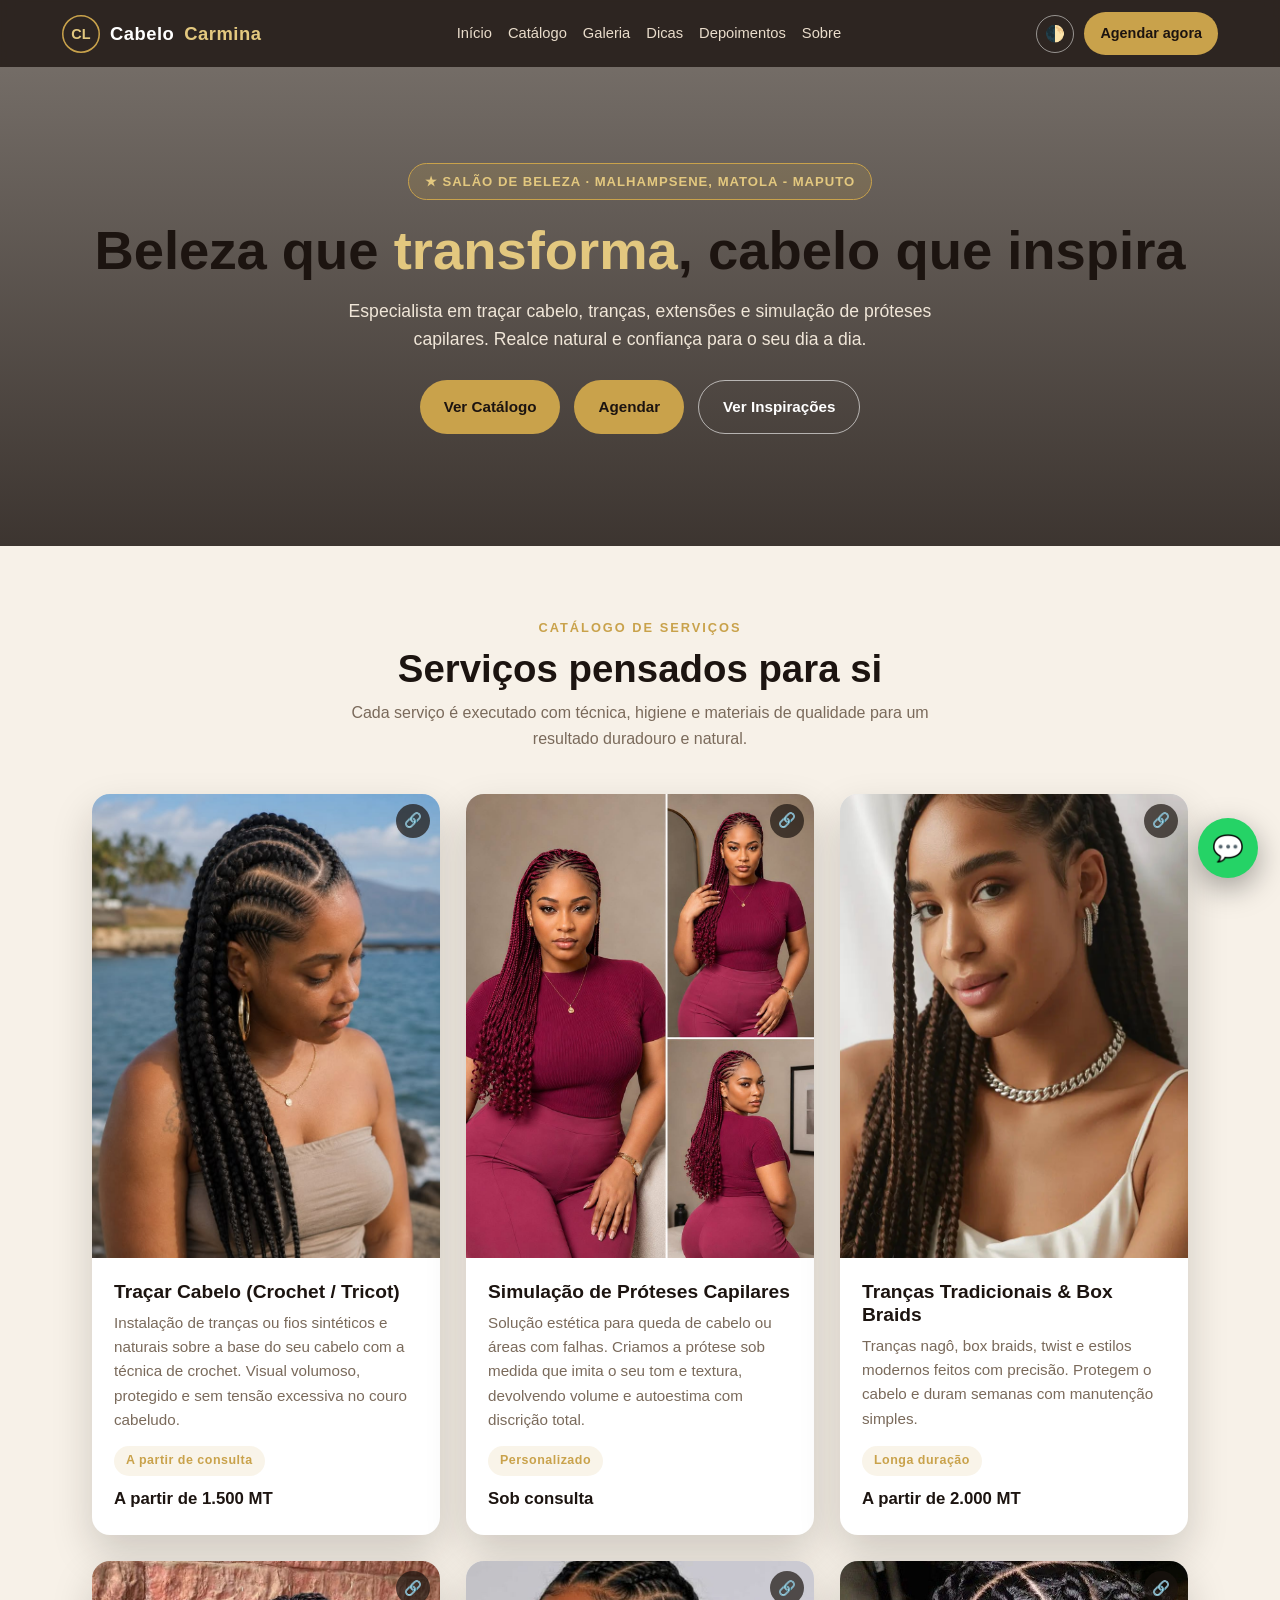
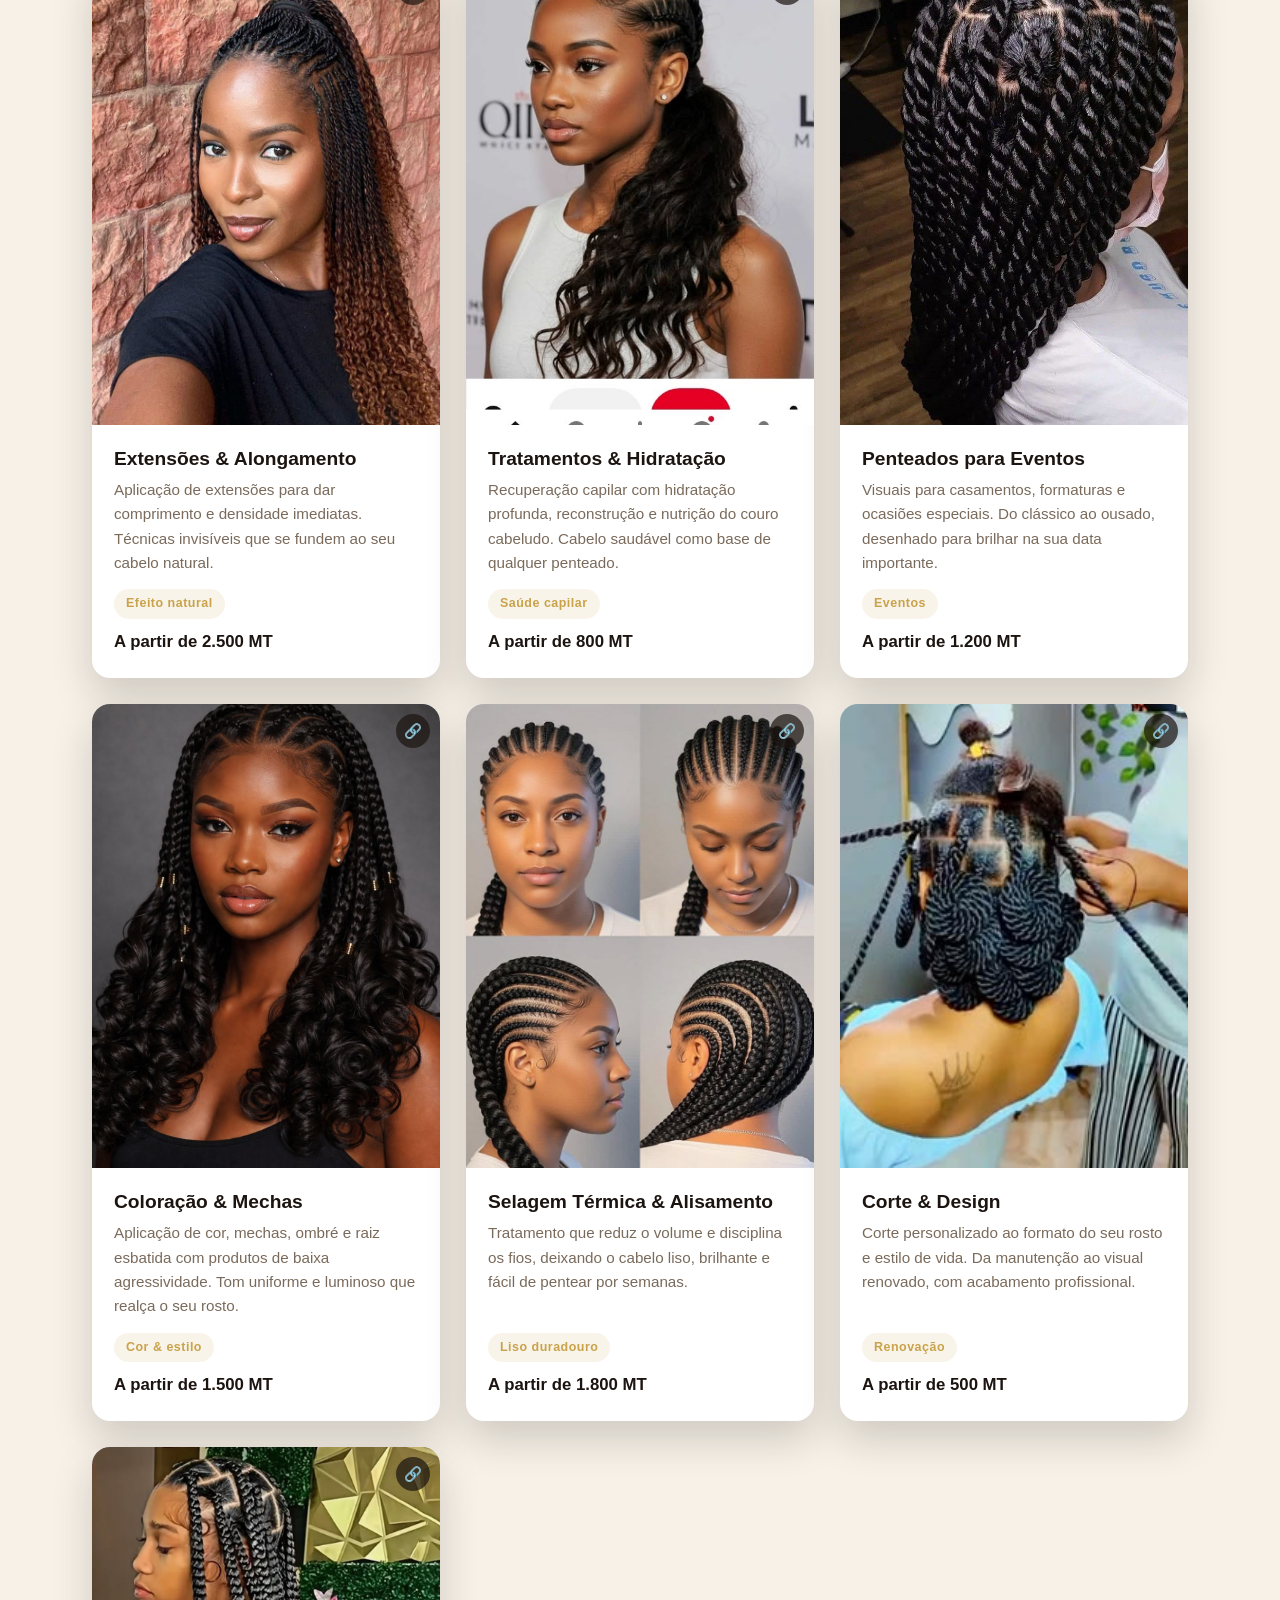
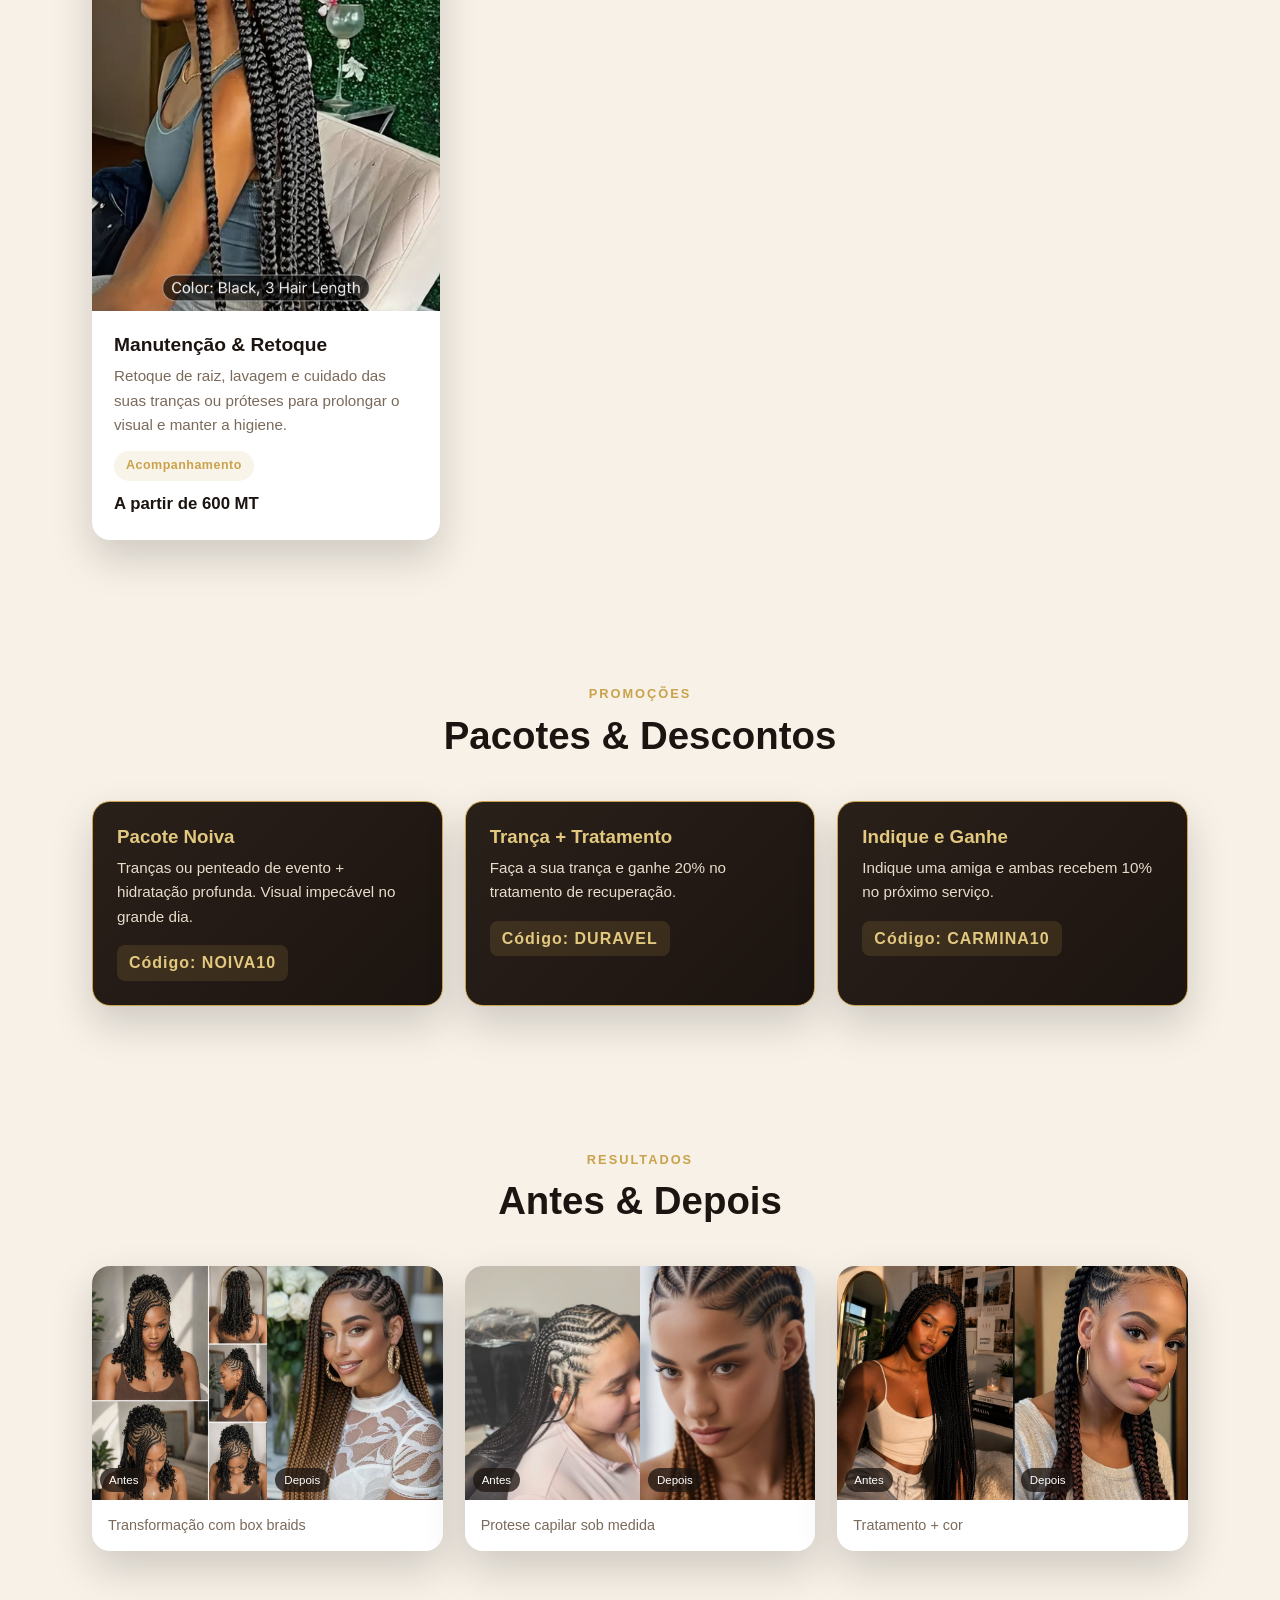
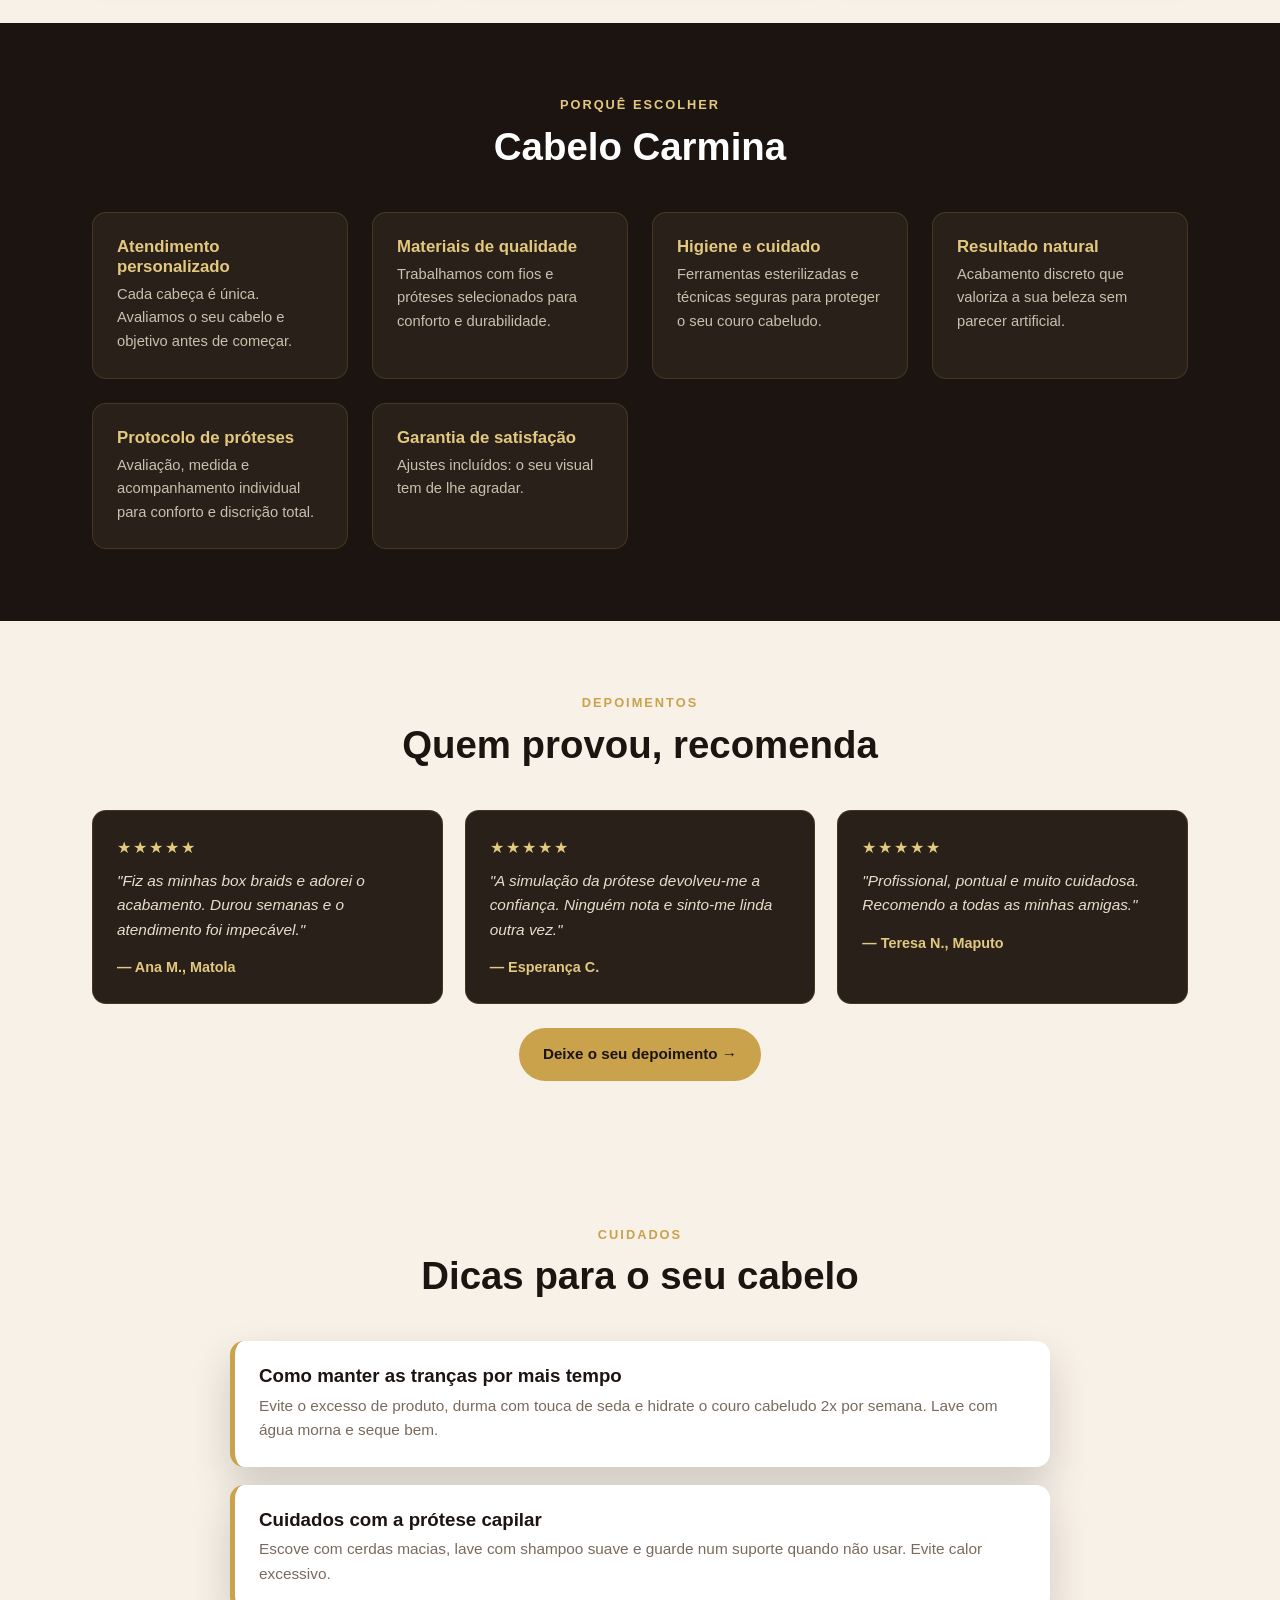
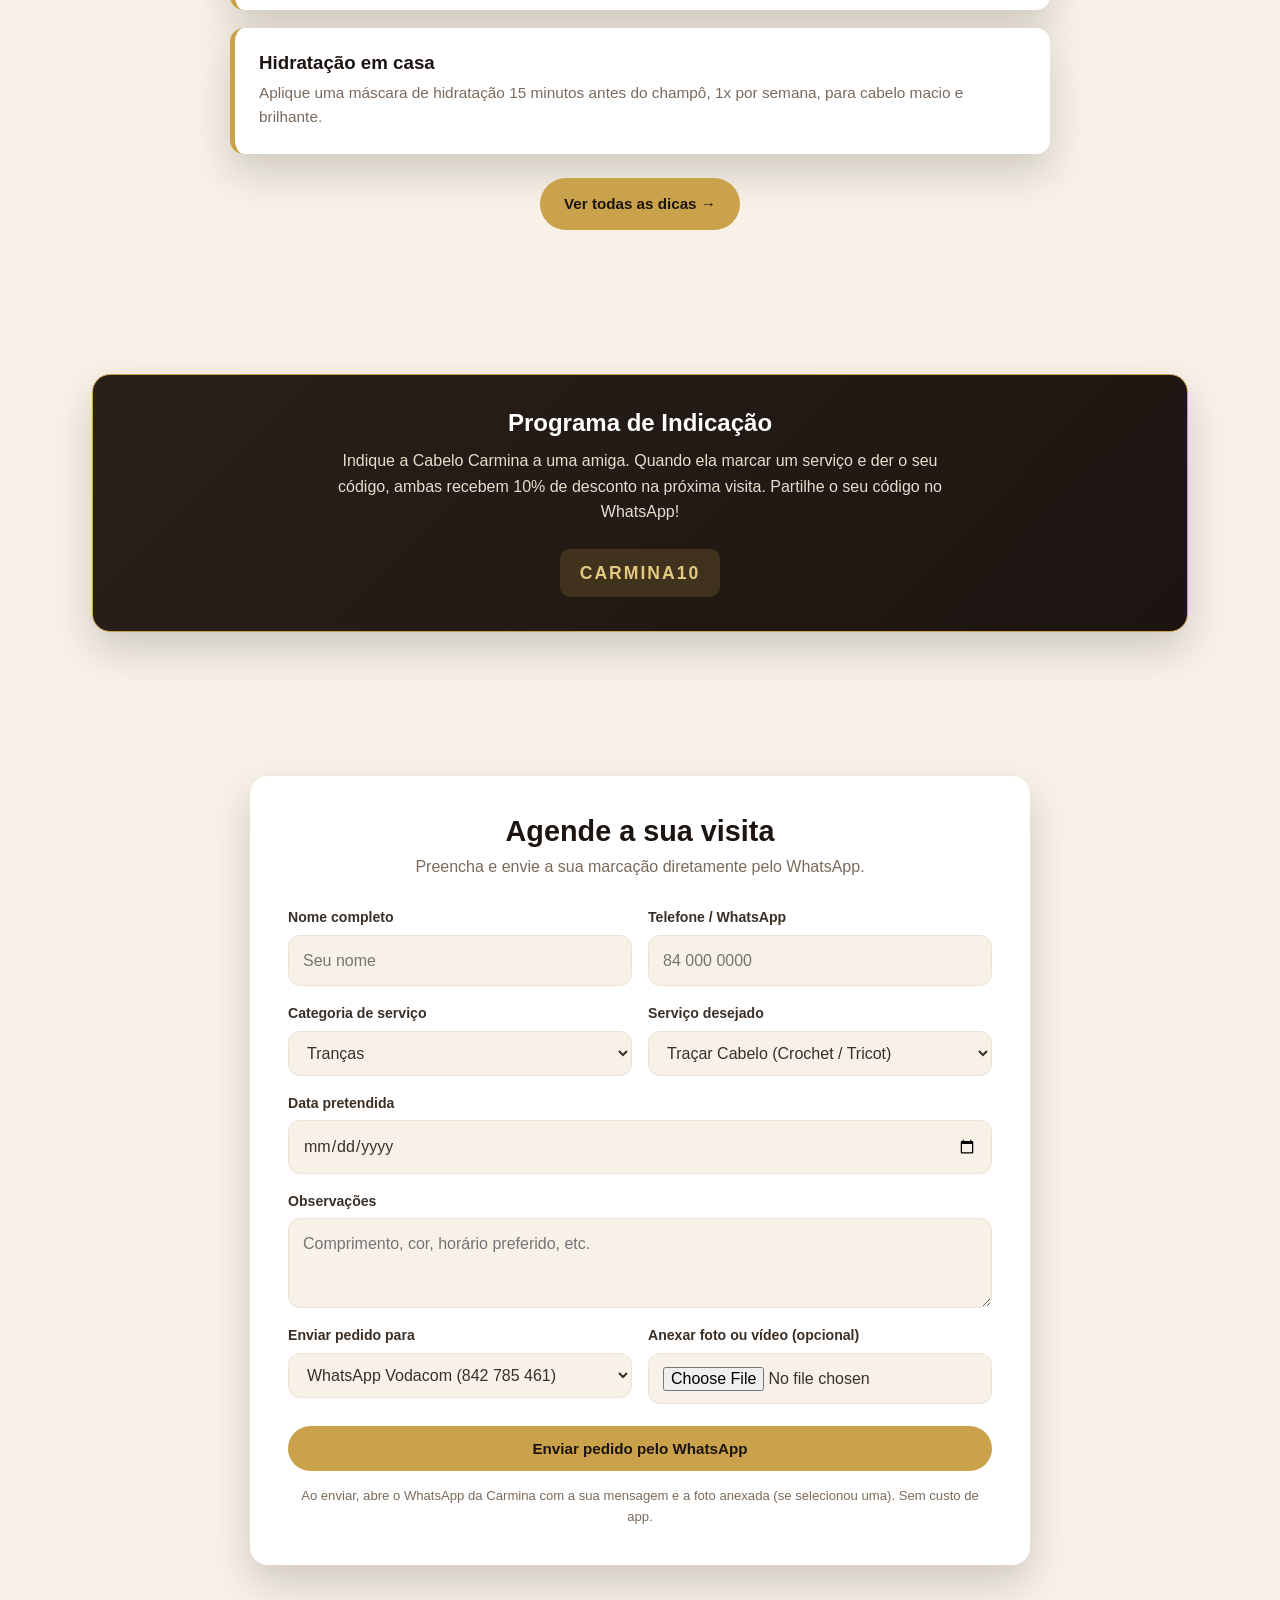
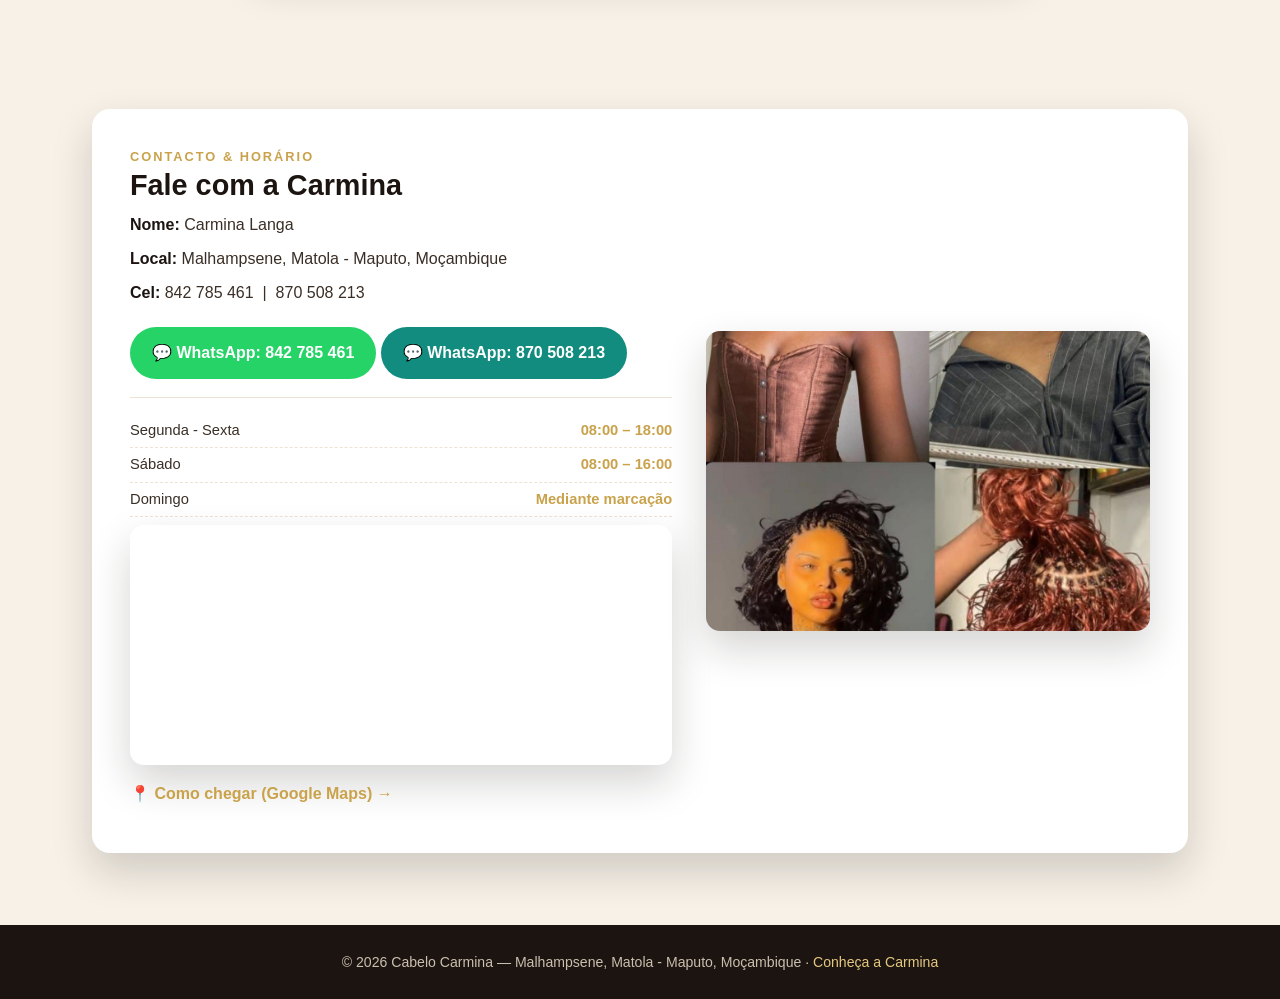
==== commit 882dd892: "Agendamento abre WhatsApp directo (Vodacom/Business), anexa foto" ====
--- a/index.html
+++ b/index.html
@@ -157,8 +157,21 @@
           <label for="obs">Observações</label>
           <textarea id="obs" placeholder="Comprimento, cor, horário preferido, etc."></textarea>
         </div>
-        <button class="btn btn-gold wide" type="submit">Enviar pedido de agendamento</button>
-        <p class="form-note">Ao enviar, abre o WhatsApp com a sua mensagem pronta. Sem custo de app.</p>
+        <div class="form-row">
+          <div class="field">
+            <label for="numeroDest">Enviar pedido para</label>
+            <select id="numeroDest">
+              <option value="258842785461">WhatsApp Vodacom (842 785 461)</option>
+              <option value="258870508213">WhatsApp Business (870 508 213)</option>
+            </select>
+          </div>
+          <div class="field">
+            <label for="anexo">Anexar foto ou vídeo (opcional)</label>
+            <input id="anexo" type="file" accept="image/*,video/*" />
+          </div>
+        </div>
+        <button class="btn btn-gold wide" type="submit">Enviar pedido pelo WhatsApp</button>
+        <p class="form-note">Ao enviar, abre o WhatsApp da Carmina com a sua mensagem e a foto anexada (se selecionou uma). Sem custo de app.</p>
       </form>
     </div>
   </div>
@@ -318,18 +331,24 @@
     var serv=document.getElementById('servico').value;
     var data=document.getElementById('data').value;
     var obs=document.getElementById('obs').value.trim();
+    var destino=document.getElementById('numeroDest').value;
     var plain="Olá Carmina! Quero agendar um serviço.\n\n"
       + "Nome: "+nome+"\n"+"Serviço: "+serv+"\n"+"Data: "+data+"\n"+"Telefone: "+tel+"\n"
       + (refMedia ? "Estilo escolhido: "+refMedia.split('/').pop()+"\n" : "")
       + (obs ? "Obs: "+obs+"\n" : "");
-    if(refMedia && navigator.canShare){
+    var files=[];
+    var anexo=document.getElementById('anexo').files[0];
+    if(anexo) files.push(anexo);
+    if(refMedia){
       try{
         var blob=await fetch(refMedia).then(function(r){return r.blob();});
-        var file=new File([blob], fname, {type: isVid?'video/mp4':'image/jpeg'});
-        if(navigator.canShare({files:[file]})){ await navigator.share({files:[file], text:plain}); return; }
+        files.push(new File([blob], fname, {type: isVid?'video/mp4':'image/jpeg'}));
       }catch(err){}
     }
-    window.open("https://wa.me/"+S.whatsapp1+"?text="+encodeURIComponent(plain), "_blank");
+    if(files.length && navigator.canShare && navigator.canShare({files:files})){
+      try{ await navigator.share({files:files, text:plain}); return; }catch(err){}
+    }
+    window.location.href="https://wa.me/"+destino+"?text="+encodeURIComponent(plain);
   });
 
   /* PARTILHAR */
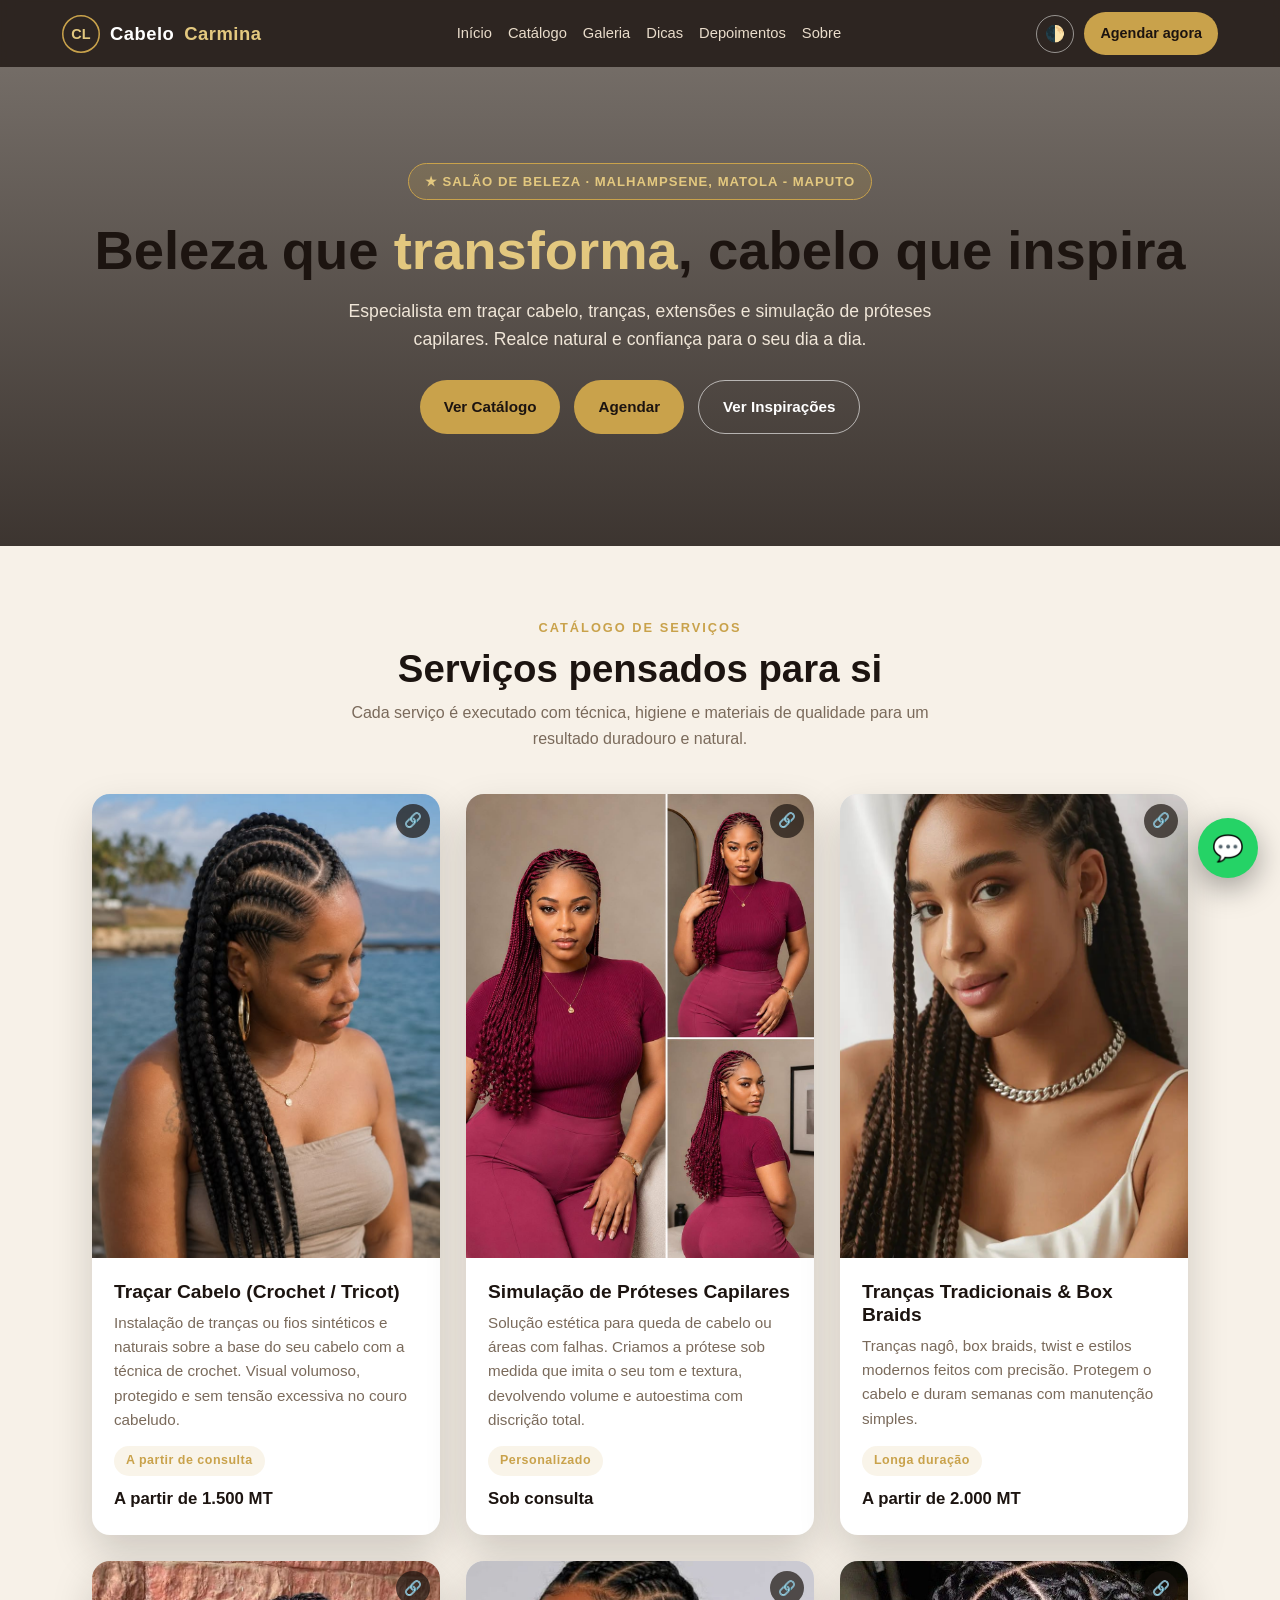
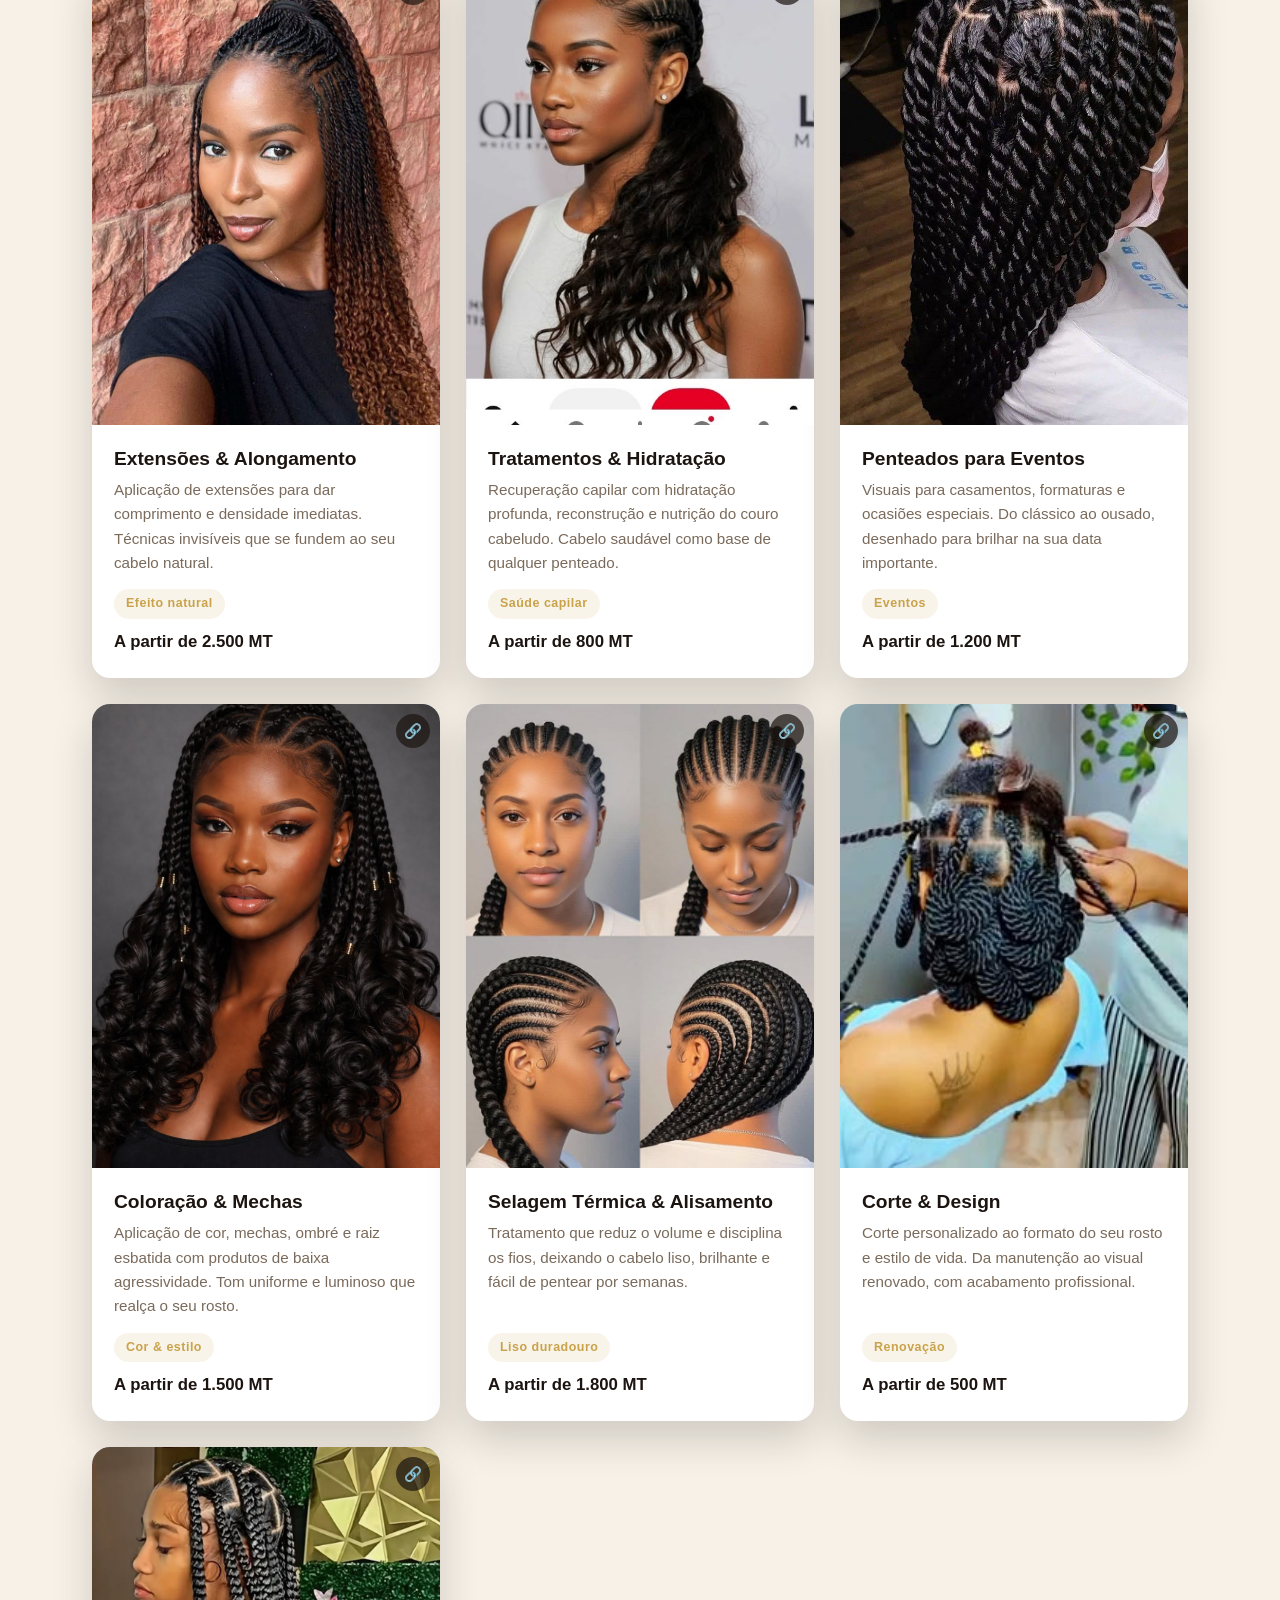
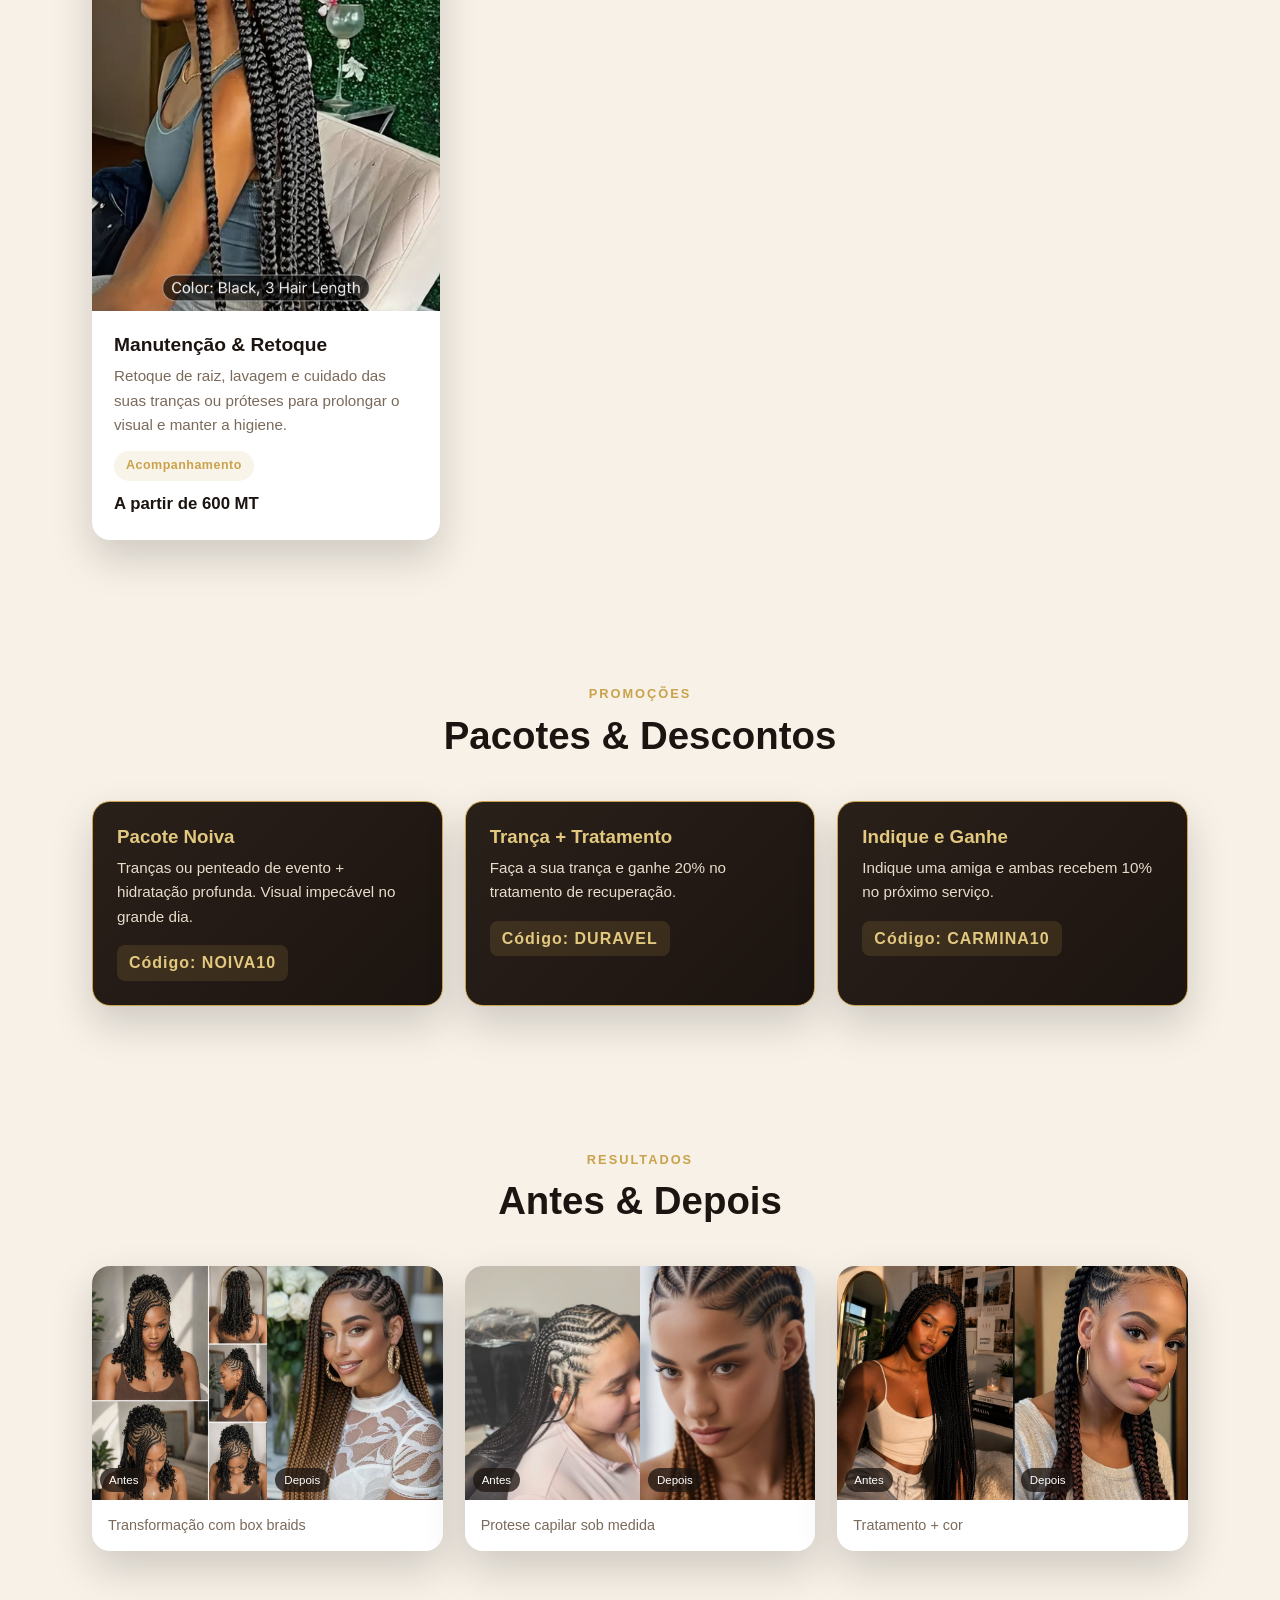
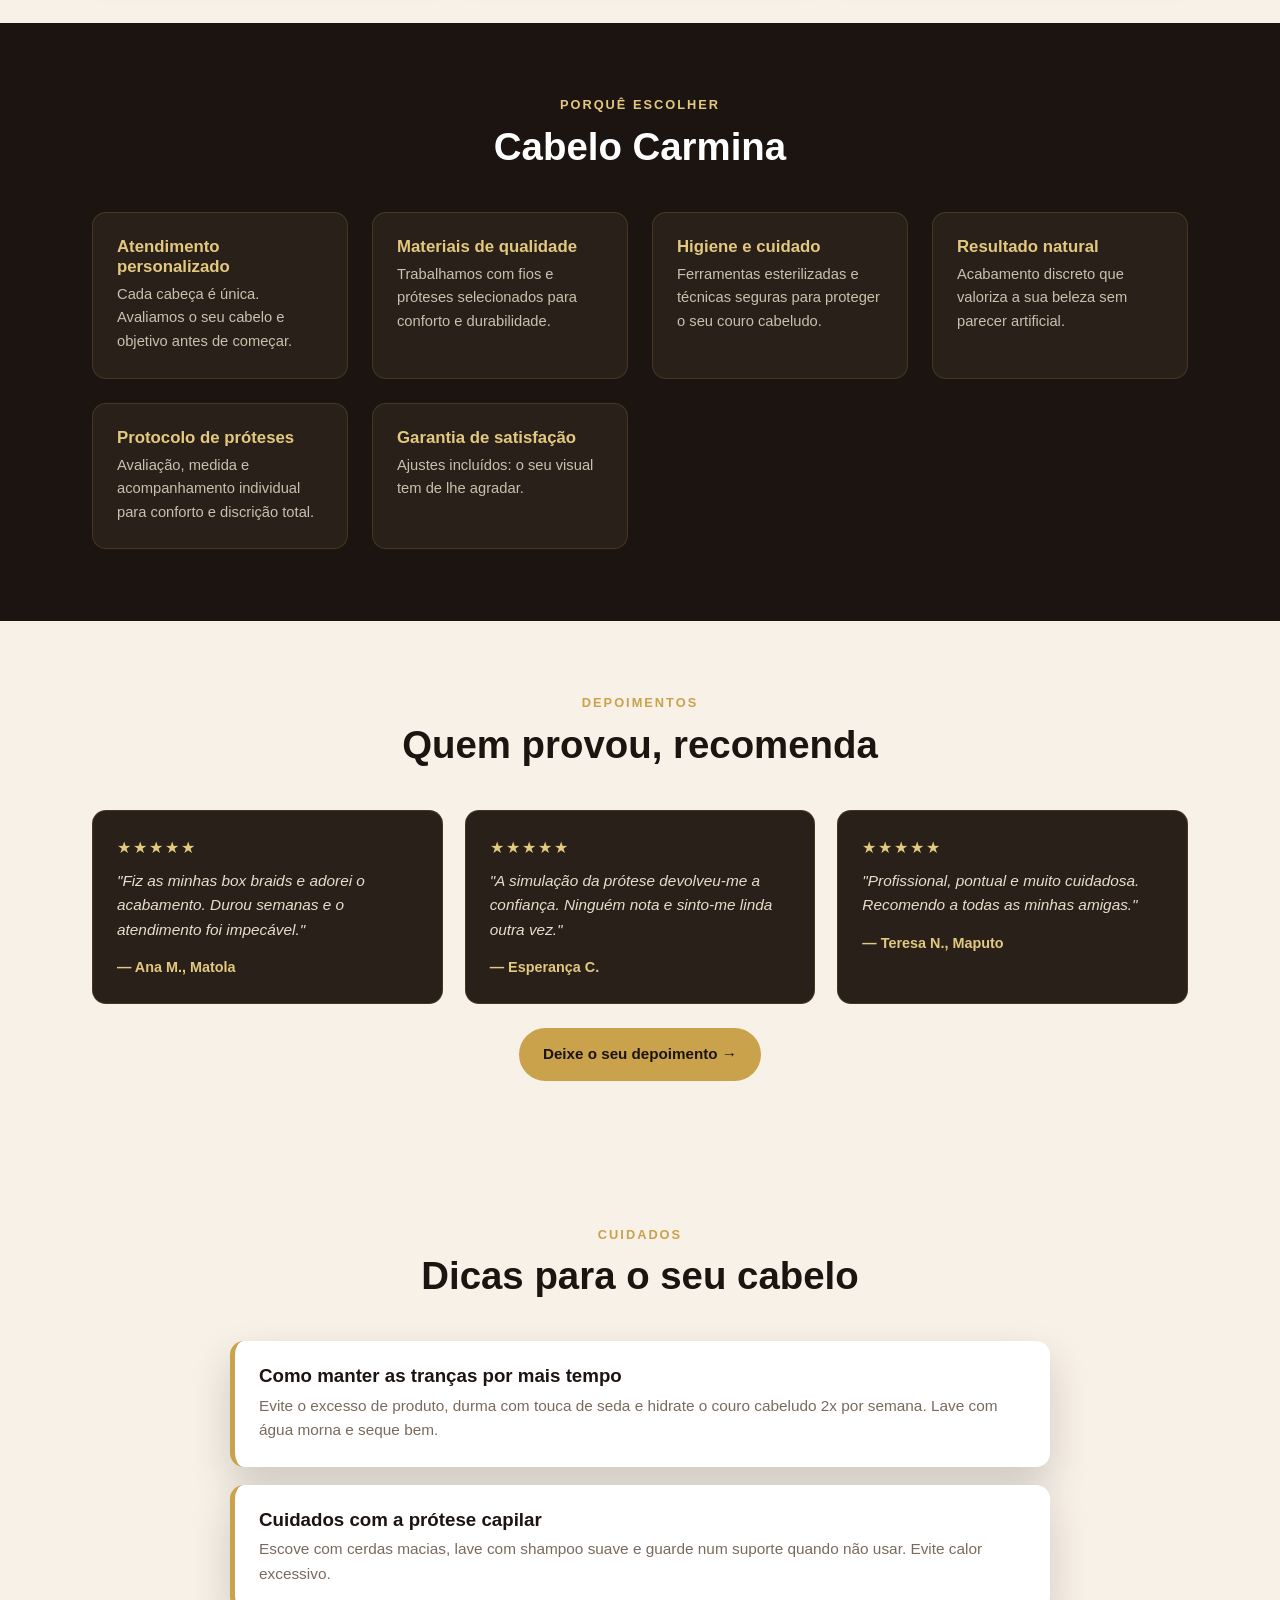
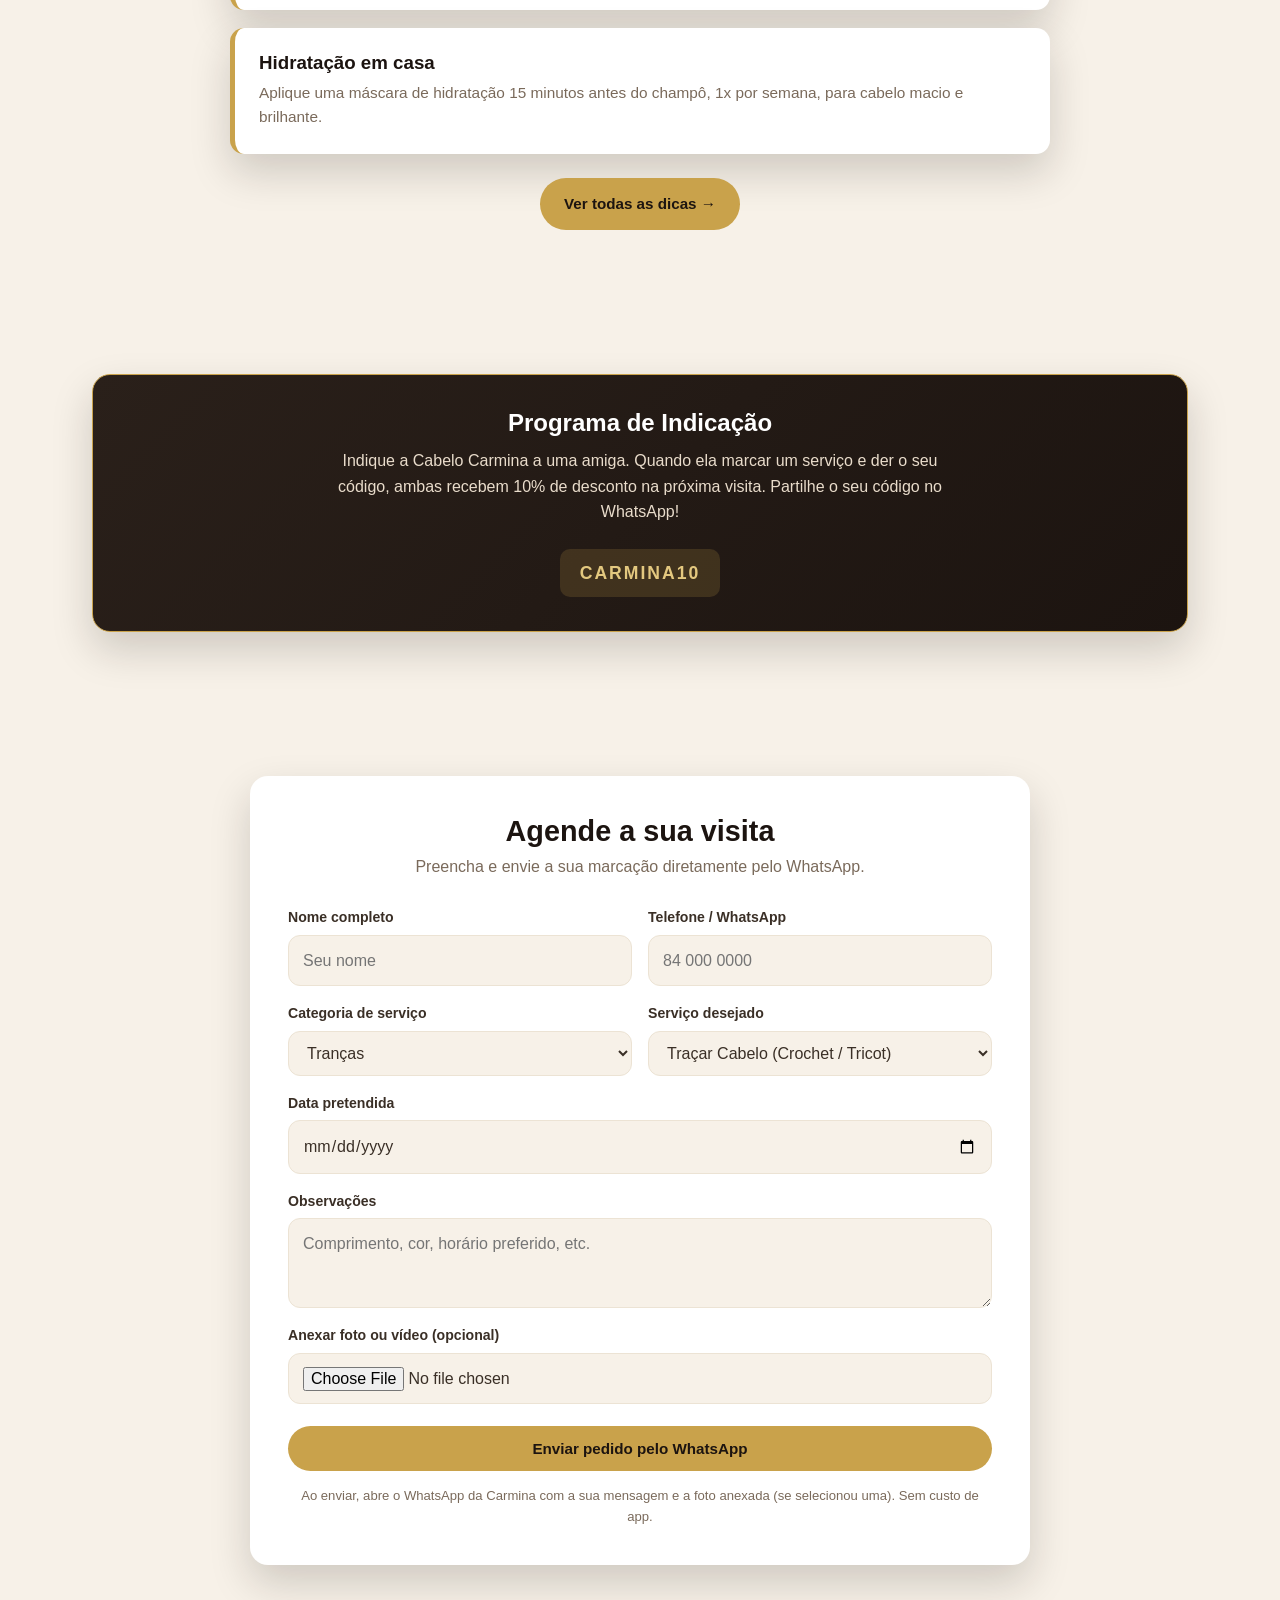
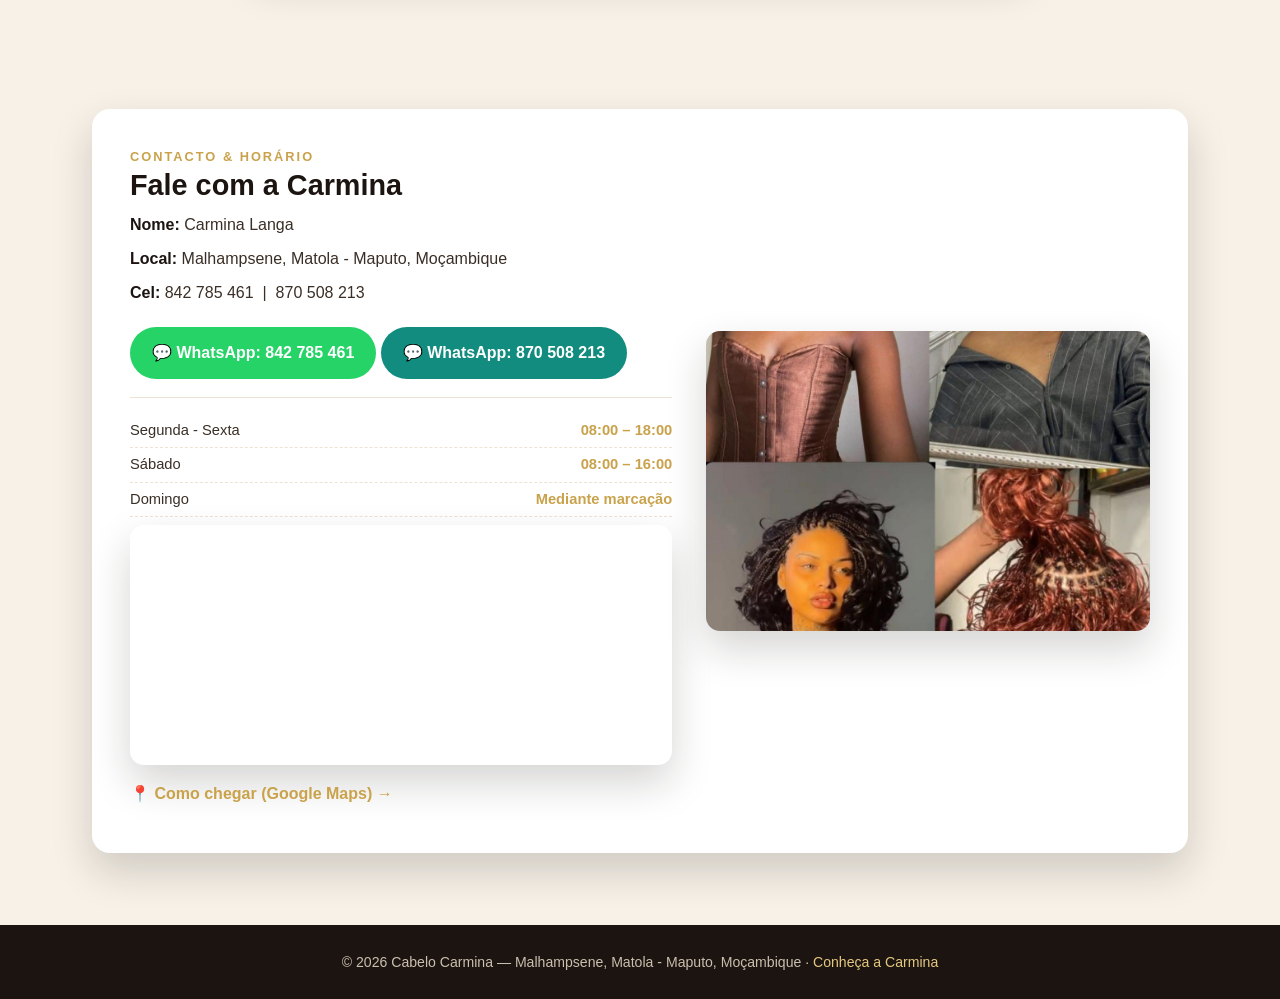
==== commit 795cfe92: "Remove seletor de numero; agendamento vai sempre ao WhatsApp Vodacom" ====
--- a/index.html
+++ b/index.html
@@ -157,18 +157,9 @@
           <label for="obs">Observações</label>
           <textarea id="obs" placeholder="Comprimento, cor, horário preferido, etc."></textarea>
         </div>
-        <div class="form-row">
-          <div class="field">
-            <label for="numeroDest">Enviar pedido para</label>
-            <select id="numeroDest">
-              <option value="258842785461">WhatsApp Vodacom (842 785 461)</option>
-              <option value="258870508213">WhatsApp Business (870 508 213)</option>
-            </select>
-          </div>
-          <div class="field">
-            <label for="anexo">Anexar foto ou vídeo (opcional)</label>
-            <input id="anexo" type="file" accept="image/*,video/*" />
-          </div>
+        <div class="field">
+          <label for="anexo">Anexar foto ou vídeo (opcional)</label>
+          <input id="anexo" type="file" accept="image/*,video/*" />
         </div>
         <button class="btn btn-gold wide" type="submit">Enviar pedido pelo WhatsApp</button>
         <p class="form-note">Ao enviar, abre o WhatsApp da Carmina com a sua mensagem e a foto anexada (se selecionou uma). Sem custo de app.</p>
@@ -331,7 +322,6 @@
     var serv=document.getElementById('servico').value;
     var data=document.getElementById('data').value;
     var obs=document.getElementById('obs').value.trim();
-    var destino=document.getElementById('numeroDest').value;
     var plain="Olá Carmina! Quero agendar um serviço.\n\n"
       + "Nome: "+nome+"\n"+"Serviço: "+serv+"\n"+"Data: "+data+"\n"+"Telefone: "+tel+"\n"
       + (refMedia ? "Estilo escolhido: "+refMedia.split('/').pop()+"\n" : "")
@@ -348,7 +338,7 @@
     if(files.length && navigator.canShare && navigator.canShare({files:files})){
       try{ await navigator.share({files:files, text:plain}); return; }catch(err){}
     }
-    window.location.href="https://wa.me/"+destino+"?text="+encodeURIComponent(plain);
+    window.location.href="https://wa.me/"+S.whatsapp1+"?text="+encodeURIComponent(plain);
   });
 
   /* PARTILHAR */
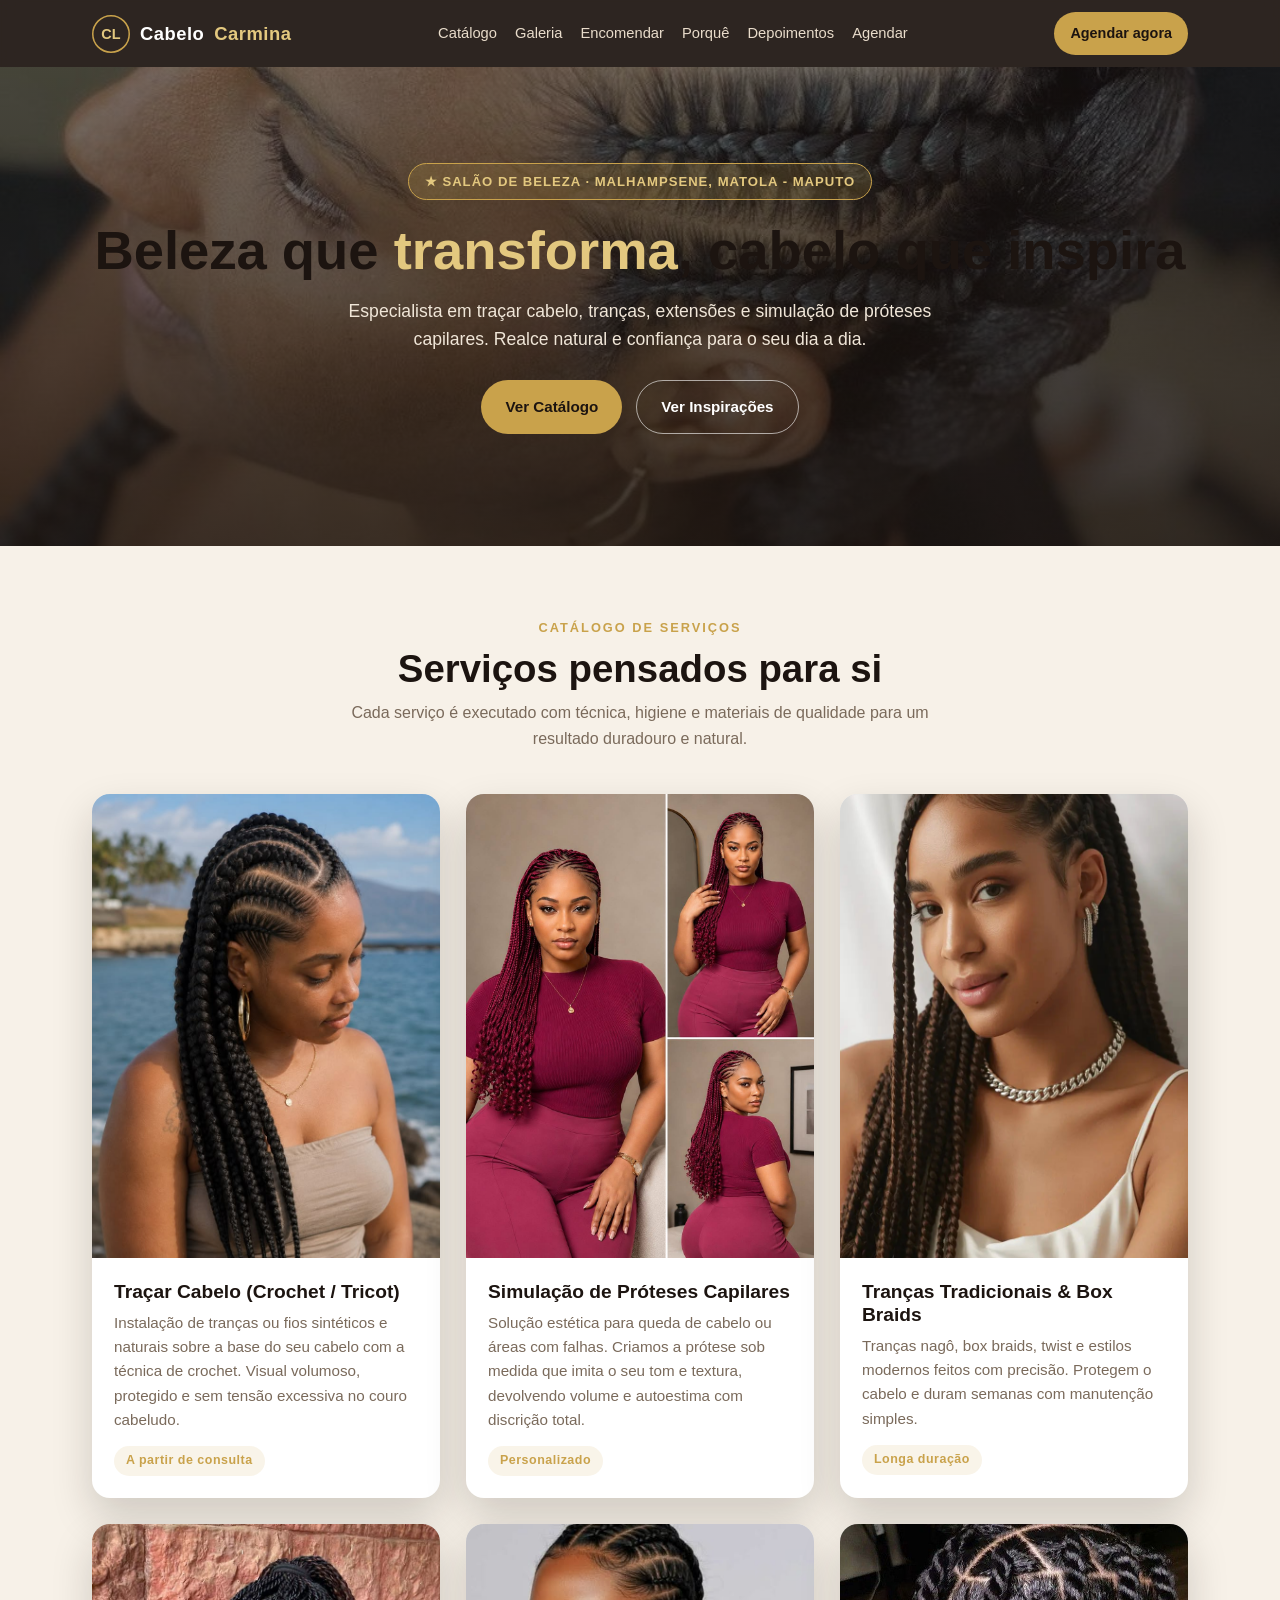
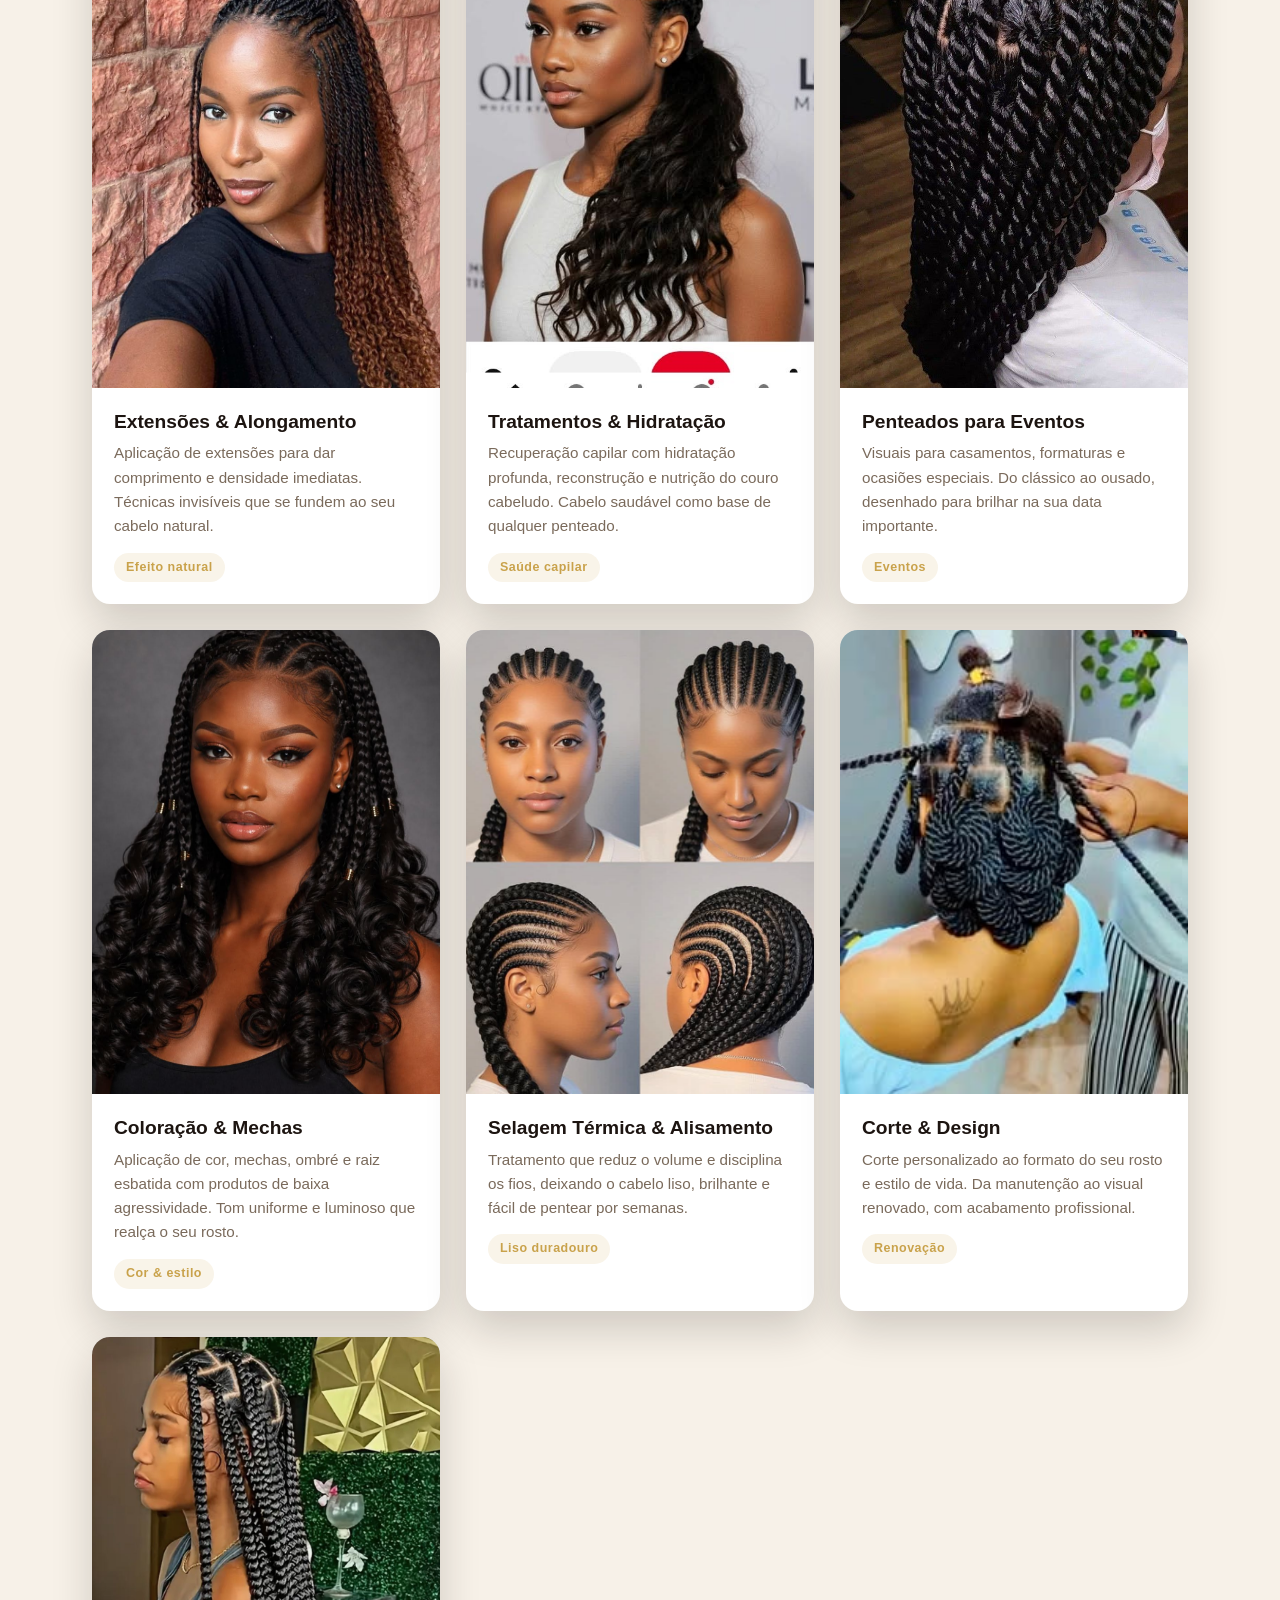
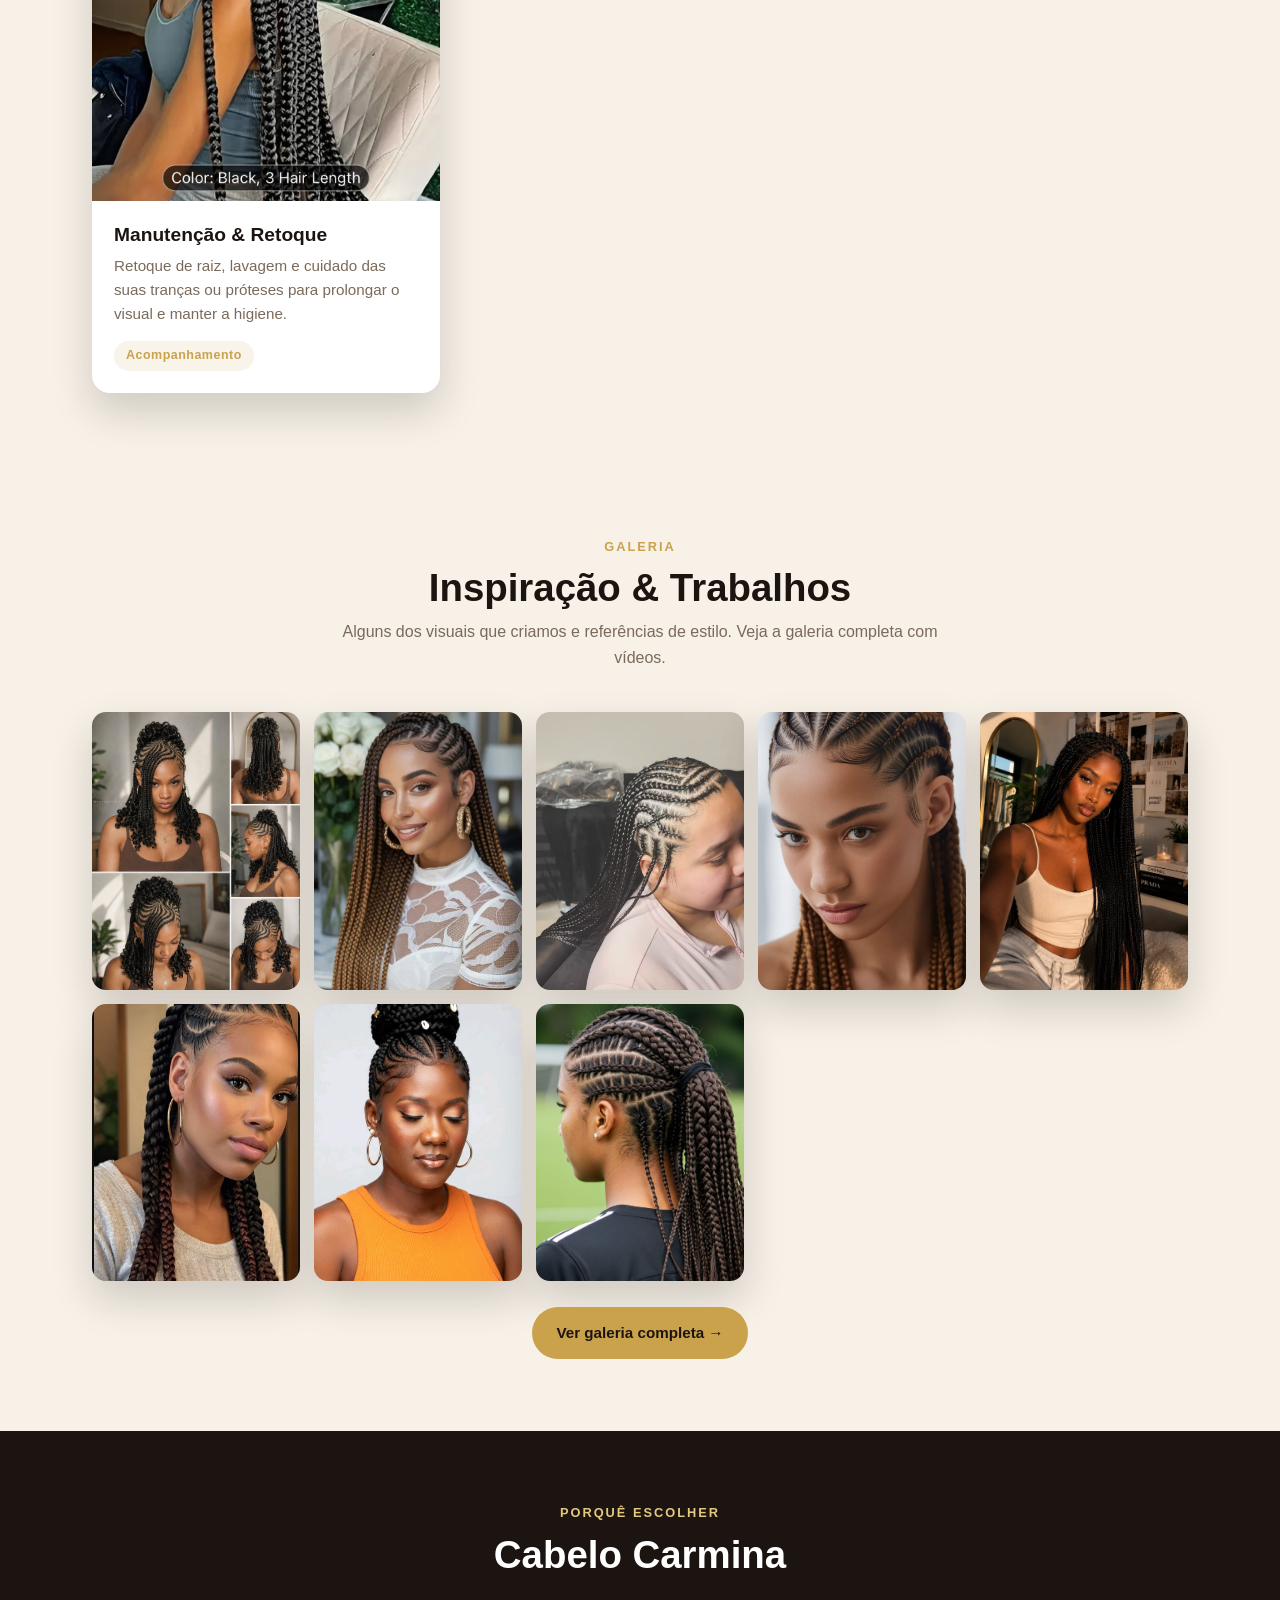
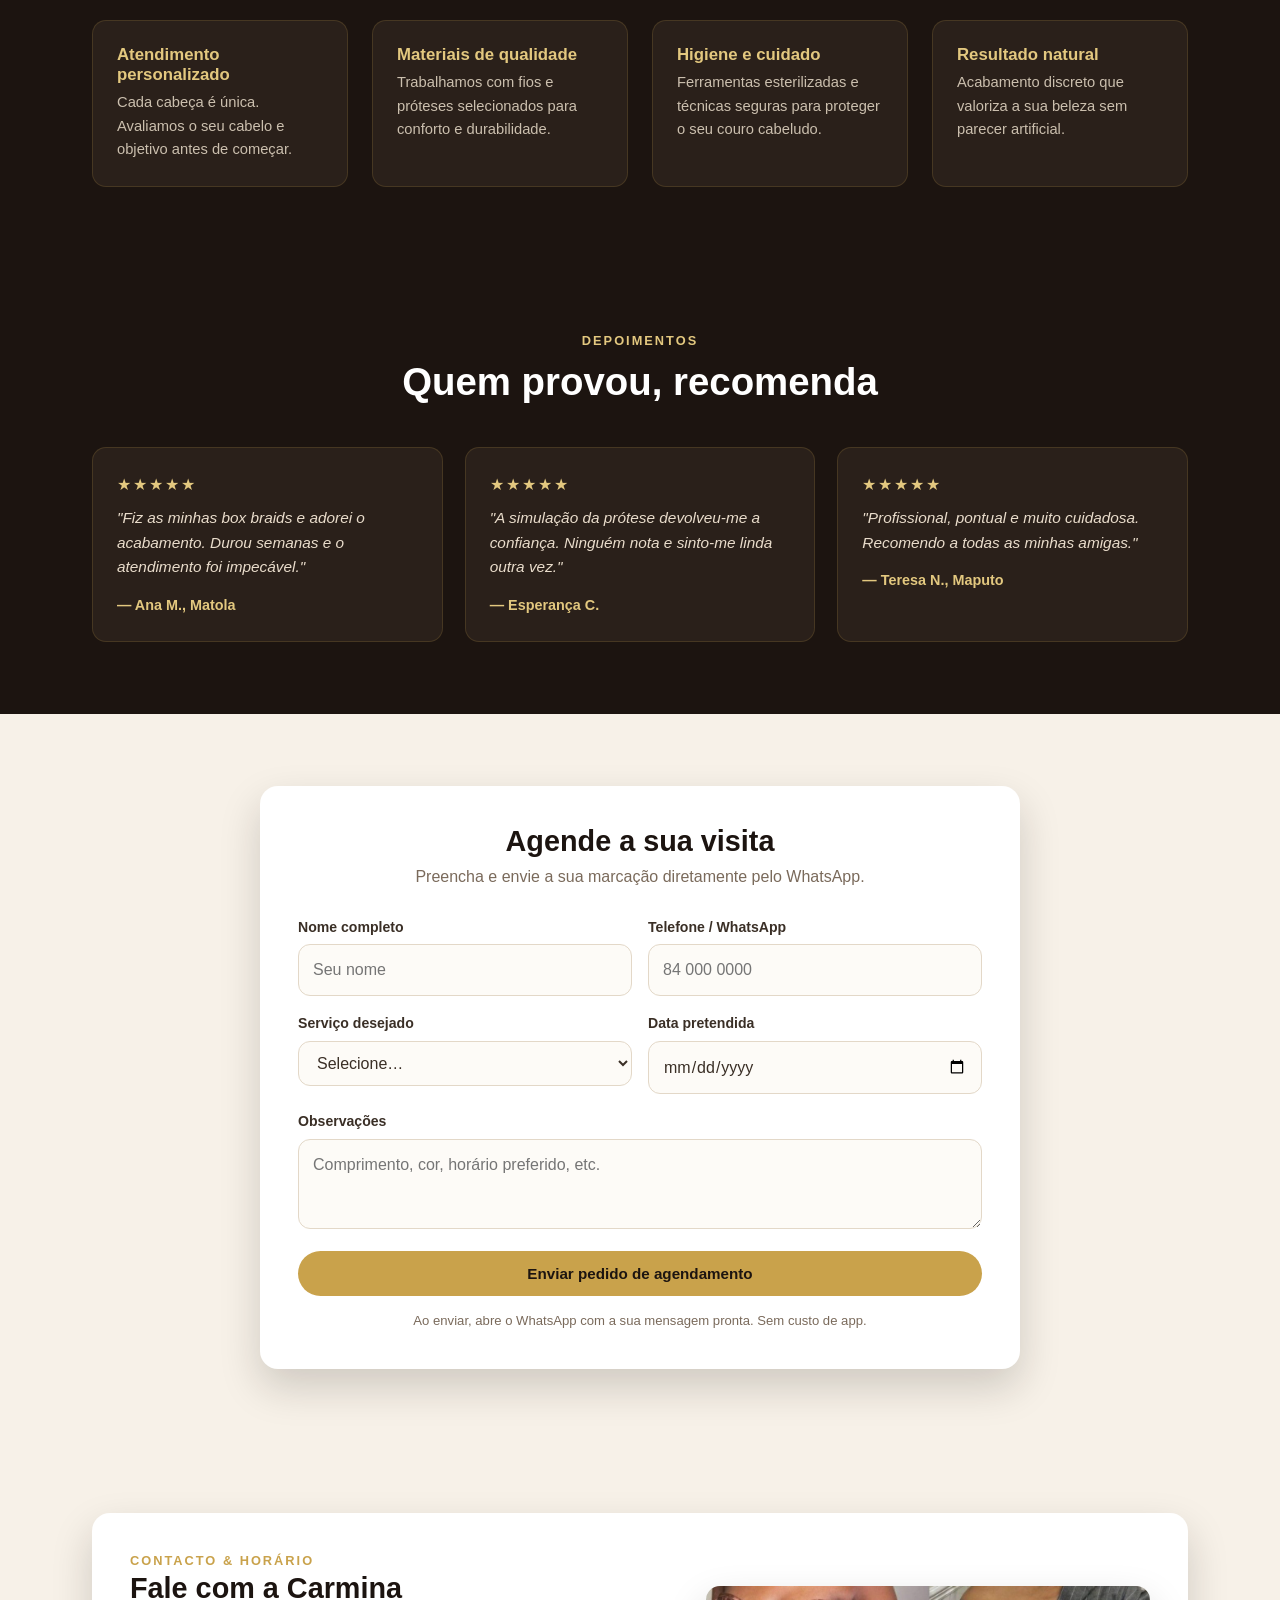
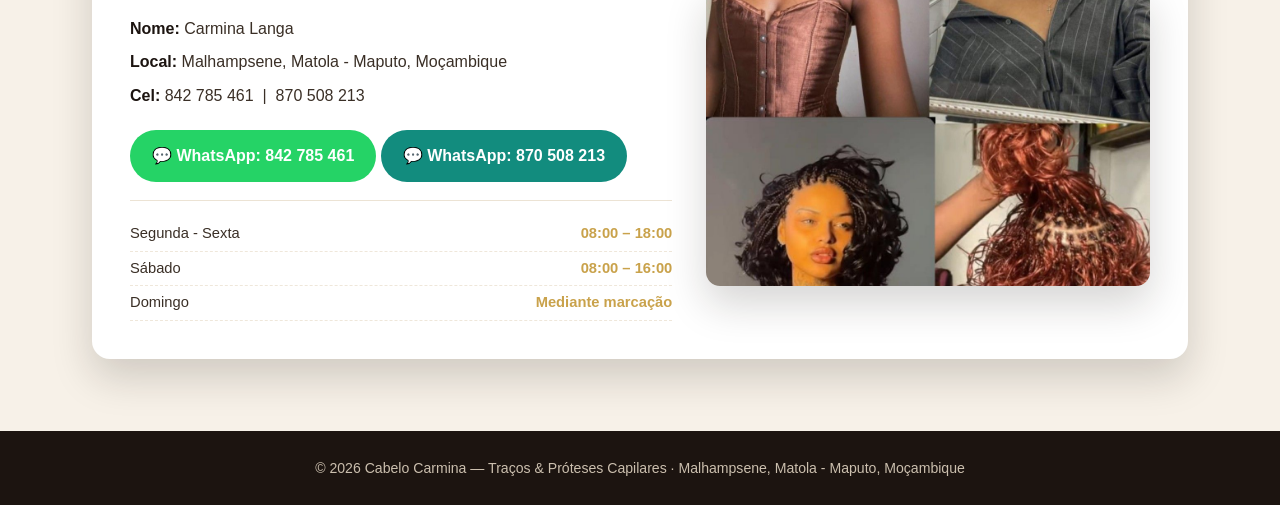
==== commit 9ac1b2a8: "Reverte site para versao anterior (antes da reestruturação): remove catalogo/promos/antes-depois/dic" ====
--- a/index.html
+++ b/index.html
@@ -3,18 +3,124 @@
 <head>
 <meta charset="UTF-8" />
 <meta name="viewport" content="width=device-width, initial-scale=1.0" />
-<title>Cabelo Carmina — Traços & Próteses Capilares | Malhampsene, Matola</title>
-<meta name="description" content="Cabelo Carmina em Malhampsene, Matola - Maputo: traçar cabelo, tranças, extensões, simulação de próteses capilares e muito mais. Agende pelo WhatsApp." />
-<meta name="geo.region" content="MZ" />
-<meta name="geo.placename" content="Matola, Moçambique" />
-<meta name="author" content="Carmina Langa" />
-<script type="application/ld+json">
-{ "@context":"https://schema.org", "@type":"HairSalon",
-  "name":"Cabelo Carmina", "founder":"Carmina Langa",
-  "telephone":"+258842785461", "address":{"@type":"PostalAddress","addressLocality":"Malhampsene, Matola","addressRegion":"Maputo","addressCountry":"MZ"},
-  "areaServed":"Matola, Maputo", "url":"https://winser2026.github.io/cabelo-carmina/" }
-</script>
-<link rel="stylesheet" href="assets/style.css" />
+<title>Cabelo Carmina — Traços & Próteses Capilares | Matola - Maputo</title>
+<meta name="description" content="Serviços profissionais de traçar cabelo, tranças, extensões e simulação de próteses capilares em Matola - Maputo. Carmina Langa." />
+<style>
+  :root{
+    --gold:#c9a24b;
+    --gold-soft:#e3c87f;
+    --dark:#1c1410;
+    --dark2:#2a201a;
+    --cream:#f7f1e8;
+    --ink:#3a2f26;
+    --muted:#7a6a5b;
+    --radius:18px;
+    --shadow:0 18px 40px rgba(28,20,16,.18);
+  }
+  *{box-sizing:border-box;margin:0;padding:0}
+  html{scroll-behavior:smooth}
+  body{font-family:"Segoe UI",Helvetica,Arial,sans-serif;color:var(--ink);background:var(--cream);line-height:1.6}
+  h1,h2,h3{line-height:1.2;color:var(--dark)}
+  a{color:inherit;text-decoration:none}
+  .wrap{max-width:1140px;margin:0 auto;padding:0 22px}
+
+  header{position:sticky;top:0;z-index:50;background:rgba(28,20,16,.92);backdrop-filter:blur(8px);color:#fff}
+  .nav{display:flex;align-items:center;justify-content:space-between;padding:12px 22px;max-width:1140px;margin:0 auto;gap:14px;flex-wrap:wrap}
+  .brand{display:flex;align-items:center;gap:10px;font-weight:700;letter-spacing:.5px;font-size:1.15rem;color:#fff}
+  .brand .logo{width:38px;height:38px;flex:0 0 auto}
+  .brand span{color:var(--gold-soft)}
+  .nav nav{display:flex;gap:18px;flex-wrap:wrap;font-size:.92rem}
+  .nav nav a{color:#e9dccb}
+  .nav nav a:hover{color:var(--gold-soft)}
+  .nav a.cta{background:var(--gold);color:#1c1410;font-weight:700;padding:10px 16px;border-radius:999px;font-size:.9rem;white-space:nowrap}
+  .nav a.cta:hover{background:var(--gold-soft)}
+
+  .hero{position:relative;color:#fff;text-align:center;padding:96px 22px 112px;background:linear-gradient(180deg,rgba(28,20,16,.6),rgba(28,20,16,.85)),url("assets/imagens/15f6aeca9793449702054abd78677a57.jpg") center/cover no-repeat}
+  .hero .badge{display:inline-flex;align-items:center;gap:8px;margin-bottom:18px;background:rgba(201,162,75,.18);border:1px solid var(--gold);color:var(--gold-soft);padding:7px 16px;border-radius:999px;font-size:.82rem;font-weight:700;letter-spacing:1px;text-transform:uppercase}
+  .hero h1{font-size:clamp(2rem,5vw,3.4rem);margin-bottom:14px}
+  .hero h1 span{color:var(--gold-soft)}
+  .hero p{max-width:640px;margin:0 auto 26px;font-size:1.1rem;color:#f0e6d8}
+  .hero .actions{display:flex;gap:14px;justify-content:center;flex-wrap:wrap}
+  .btn{display:inline-flex;align-items:center;gap:8px;padding:14px 24px;border-radius:999px;font-weight:700;font-size:.95rem}
+  .btn-gold{background:var(--gold);color:#1c1410}
+  .btn-gold:hover{background:var(--gold-soft)}
+  .btn-ghost{border:1.5px solid rgba(255,255,255,.6);color:#fff}
+  .btn-ghost:hover{background:rgba(255,255,255,.12)}
+
+  section{padding:72px 0}
+  .sec-head{text-align:center;margin-bottom:42px}
+  .sec-head .kicker{color:var(--gold);font-weight:700;letter-spacing:2px;text-transform:uppercase;font-size:.8rem}
+  .sec-head h2{font-size:clamp(1.6rem,3.5vw,2.4rem);margin:8px 0}
+  .sec-head p{color:var(--muted);max-width:620px;margin:8px auto 0}
+
+  .grid{display:grid;grid-template-columns:repeat(auto-fit,minmax(280px,1fr));gap:26px}
+  .card{background:#fff;border-radius:var(--radius);overflow:hidden;box-shadow:var(--shadow);transition:transform .25s ease,box-shadow .25s ease;display:flex;flex-direction:column}
+  .card:hover{transform:translateY(-6px);box-shadow:0 26px 50px rgba(28,20,16,.24)}
+  .card .img{aspect-ratio:3/4;background:#ddd center/cover no-repeat}
+  .card .body{padding:22px}
+  .card .body h3{font-size:1.2rem;color:var(--dark);margin-bottom:8px}
+  .card .body p{color:var(--muted);font-size:.95rem}
+  .card .tag{display:inline-block;margin-top:14px;font-size:.78rem;font-weight:700;color:var(--gold);background:rgba(201,162,75,.12);padding:5px 12px;border-radius:999px;letter-spacing:.5px}
+
+  .why{background:var(--dark);color:#f0e6d8}
+  .why h2{color:#fff}
+  .why .kicker{color:var(--gold-soft)}
+  .why-grid{display:grid;grid-template-columns:repeat(auto-fit,minmax(220px,1fr));gap:24px;margin-top:20px}
+  .feature{background:var(--dark2);border-radius:14px;padding:24px;border:1px solid rgba(201,162,75,.18)}
+  .feature h3{color:var(--gold-soft);font-size:1.05rem;margin-bottom:6px}
+  .feature p{color:#cbbfae;font-size:.92rem}
+
+  .gallery-grid{display:grid;grid-template-columns:repeat(auto-fit,minmax(200px,1fr));gap:14px}
+  .gallery-grid a{display:block;aspect-ratio:3/4;border-radius:14px;overflow:hidden;box-shadow:var(--shadow);background:#ddd center/cover no-repeat;transition:transform .25s ease}
+  .gallery-grid a:hover{transform:scale(1.03)}
+
+  .testi{background:var(--dark)}
+  .testi h2{color:#fff}
+  .testi .kicker{color:var(--gold-soft)}
+  .testi-grid{display:grid;grid-template-columns:repeat(auto-fit,minmax(260px,1fr));gap:22px;margin-top:20px}
+  .quote{background:var(--dark2);border-radius:14px;padding:24px;border:1px solid rgba(201,162,75,.18)}
+  .quote p{color:#e9dccb;font-size:.96rem;font-style:italic}
+  .quote .who{margin-top:14px;font-weight:700;color:var(--gold-soft);font-style:normal;font-size:.9rem}
+  .stars{color:var(--gold-soft);letter-spacing:2px;margin-bottom:8px}
+
+  .booking{background:var(--cream)}
+  .form-box{background:#fff;border-radius:var(--radius);box-shadow:var(--shadow);padding:38px;max-width:760px;margin:0 auto}
+  .form-box h2{font-size:1.8rem;margin-bottom:6px;text-align:center}
+  .form-box .sub{text-align:center;color:var(--muted);margin-bottom:26px}
+  .form-row{display:grid;grid-template-columns:1fr 1fr;gap:16px}
+  .field{margin-bottom:16px;display:flex;flex-direction:column}
+  .field label{font-weight:700;font-size:.88rem;margin-bottom:6px;color:var(--ink)}
+  .field input,.field select,.field textarea{font:inherit;padding:12px 14px;border:1.5px solid #e3d8c8;border-radius:12px;background:#fdfbf7;color:var(--ink)}
+  .field input:focus,.field select:focus,.field textarea:focus{outline:none;border-color:var(--gold)}
+  .field textarea{resize:vertical;min-height:90px}
+  .form-box .btn-gold{width:100%;justify-content:center;border:none;cursor:pointer;margin-top:6px}
+  .form-note{text-align:center;color:var(--muted);font-size:.82rem;margin-top:14px}
+  .ref-preview{background:rgba(201,162,75,.12);border:1px solid var(--gold);border-radius:14px;padding:16px;margin-bottom:18px;text-align:center}
+  .ref-preview .kicker{color:var(--gold);font-weight:700;letter-spacing:2px;text-transform:uppercase;font-size:.75rem}
+  .ref-preview img,.ref-preview video{max-width:220px;max-height:240px;border-radius:12px;margin-top:10px;box-shadow:var(--shadow)}
+  .ref-preview p{font-size:.85rem;color:var(--muted);margin-top:6px}
+
+  .contact-box{background:#fff;border-radius:var(--radius);box-shadow:var(--shadow);padding:38px;display:grid;grid-template-columns:1.1fr .9fr;gap:34px;align-items:center}
+  .contact-box h2{font-size:1.8rem;margin-bottom:10px}
+  .contact-box .info p{margin:8px 0;color:var(--ink);font-size:1rem}
+  .contact-box .info strong{color:var(--dark)}
+  .wa{display:inline-flex;align-items:center;gap:10px;margin-top:14px;background:#25D366;color:#fff;font-weight:700;padding:13px 22px;border-radius:999px}
+  .wa:hover{opacity:.92}
+  .wa.alt{background:#128C7E;margin-left:0}
+  .hours{margin-top:18px;border-top:1px solid #ece3d4;padding-top:16px}
+  .hours li{list-style:none;display:flex;justify-content:space-between;padding:5px 0;font-size:.92rem;border-bottom:1px dashed #efe7da}
+  .hours li span:last-child{color:var(--gold);font-weight:700}
+  .portrait{height:300px;border-radius:14px;background:url("assets/imagens/3a85e2c7aff9430f6a7af488f10452bd.jpg") center/cover no-repeat;box-shadow:var(--shadow)}
+
+  footer{background:var(--dark);color:#cbbfae;text-align:center;padding:26px 22px;font-size:.88rem}
+
+  @media(max-width:720px){
+    .contact-box{grid-template-columns:1fr}
+    .portrait{order:-1;height:240px}
+    .form-row{grid-template-columns:1fr}
+    .nav nav{display:none}
+  }
+</style>
 </head>
 <body>
 
@@ -28,17 +134,14 @@
       Cabelo <span>Carmina</span>
     </div>
     <nav>
-      <a href="index.html">Início</a>
-      <a href="index.html#catalogo">Catálogo</a>
+      <a href="#catalogo">Catálogo</a>
       <a href="galeria.html">Galeria</a>
-      <a href="dicas.html">Dicas</a>
-      <a href="depoimentos.html">Depoimentos</a>
-      <a href="sobre.html">Sobre</a>
+      <a href="pedido.html">Encomendar</a>
+      <a href="#porque">Porquê</a>
+      <a href="#depoimentos">Depoimentos</a>
+      <a href="#agendar">Agendar</a>
     </nav>
-    <div class="right">
-      <button class="theme-btn" id="themeBtn" title="Modo escuro/claro">🌓</button>
-      <a class="cta" href="#agendar">Agendar agora</a>
-    </div>
+    <a class="cta" href="#agendar">Agendar agora</a>
   </div>
 </header>
 
@@ -48,7 +151,6 @@
   <p>Especialista em traçar cabelo, tranças, extensões e simulação de próteses capilares. Realce natural e confiança para o seu dia a dia.</p>
   <div class="actions">
     <a class="btn btn-gold" href="#catalogo">Ver Catálogo</a>
-    <a class="btn btn-gold" href="#agendar">Agendar</a>
     <a class="btn btn-ghost" href="galeria.html">Ver Inspirações</a>
   </div>
 </section>
@@ -60,27 +162,121 @@
       <h2>Serviços pensados para si</h2>
       <p>Cada serviço é executado com técnica, higiene e materiais de qualidade para um resultado duradouro e natural.</p>
     </div>
-    <div class="grid" id="servicosGrid"></div>
-  </div>
-</section>
-
-<section id="promos" style="background:var(--bg)">
+
+    <div class="grid">
+      <article class="card">
+        <div class="img" style="background-image:url('assets/imagens/0026cfc5c7cf5a156cc307e97156dec2.jpg')"></div>
+        <div class="body">
+          <h3>Traçar Cabelo (Crochet / Tricot)</h3>
+          <p>Instalação de tranças ou fios sintéticos e naturais sobre a base do seu cabelo com a técnica de crochet. Visual volumoso, protegido e sem tensão excessiva no couro cabeludo.</p>
+          <span class="tag">A partir de consulta</span>
+        </div>
+      </article>
+
+      <article class="card">
+        <div class="img" style="background-image:url('assets/imagens/01e08757dc973bbed43af0862d8c7d00.jpg')"></div>
+        <div class="body">
+          <h3>Simulação de Próteses Capilares</h3>
+          <p>Solução estética para queda de cabelo ou áreas com falhas. Criamos a prótese sob medida que imita o seu tom e textura, devolvendo volume e autoestima com discrição total.</p>
+          <span class="tag">Personalizado</span>
+        </div>
+      </article>
+
+      <article class="card">
+        <div class="img" style="background-image:url('assets/imagens/03f135712a6a2e2bc8f879690180e1c2.jpg')"></div>
+        <div class="body">
+          <h3>Tranças Tradicionais & Box Braids</h3>
+          <p>Tranças nagô, box braids, twist e estilos modernos feitos com precisão. Protegem o cabelo e duram semanas com manutenção simples.</p>
+          <span class="tag">Longa duração</span>
+        </div>
+      </article>
+
+      <article class="card">
+        <div class="img" style="background-image:url('assets/imagens/03f46e397d53077a8f29f586532d8282.jpg')"></div>
+        <div class="body">
+          <h3>Extensões & Alongamento</h3>
+          <p>Aplicação de extensões para dar comprimento e densidade imediatas. Técnicas invisíveis que se fundem ao seu cabelo natural.</p>
+          <span class="tag">Efeito natural</span>
+        </div>
+      </article>
+
+      <article class="card">
+        <div class="img" style="background-image:url('assets/imagens/04679ec09ea4aacabbf5d6915aa35b7a.jpg')"></div>
+        <div class="body">
+          <h3>Tratamentos & Hidratação</h3>
+          <p>Recuperação capilar com hidratação profunda, reconstrução e nutrição do couro cabeludo. Cabelo saudável como base de qualquer penteado.</p>
+          <span class="tag">Saúde capilar</span>
+        </div>
+      </article>
+
+      <article class="card">
+        <div class="img" style="background-image:url('assets/imagens/06dac3e899e578c18e467fa2cff62f72.jpg')"></div>
+        <div class="body">
+          <h3>Penteados para Eventos</h3>
+          <p>Visuais para casamentos, formaturas e ocasiões especiais. Do clássico ao ousado, desenhado para brilhar na sua data importante.</p>
+          <span class="tag">Eventos</span>
+        </div>
+      </article>
+
+      <article class="card">
+        <div class="img" style="background-image:url('assets/imagens/08b6ac6ea23695bc6f5586986917f11d.jpg')"></div>
+        <div class="body">
+          <h3>Coloração & Mechas</h3>
+          <p>Aplicação de cor, mechas, ombré e raiz esbatida com produtos de baixa agressividade. Tom uniforme e luminoso que realça o seu rosto.</p>
+          <span class="tag">Cor & estilo</span>
+        </div>
+      </article>
+
+      <article class="card">
+        <div class="img" style="background-image:url('assets/imagens/093739ff91c25d8ace76bab35050adaf.jpg')"></div>
+        <div class="body">
+          <h3>Selagem Térmica & Alisamento</h3>
+          <p>Tratamento que reduz o volume e disciplina os fios, deixando o cabelo liso, brilhante e fácil de pentear por semanas.</p>
+          <span class="tag">Liso duradouro</span>
+        </div>
+      </article>
+
+      <article class="card">
+        <div class="img" style="background-image:url('assets/imagens/0a47e29134426c4513fa7642befd2773.jpg')"></div>
+        <div class="body">
+          <h3>Corte & Design</h3>
+          <p>Corte personalizado ao formato do seu rosto e estilo de vida. Da manutenção ao visual renovado, com acabamento profissional.</p>
+          <span class="tag">Renovação</span>
+        </div>
+      </article>
+
+      <article class="card">
+        <div class="img" style="background-image:url('assets/imagens/0b440460fbbcc0842d40904b97cc9ca5.jpg')"></div>
+        <div class="body">
+          <h3>Manutenção & Retoque</h3>
+          <p>Retoque de raiz, lavagem e cuidado das suas tranças ou próteses para prolongar o visual e manter a higiene.</p>
+          <span class="tag">Acompanhamento</span>
+        </div>
+      </article>
+    </div>
+  </div>
+</section>
+
+<section id="galeria">
   <div class="wrap">
     <div class="sec-head">
-      <div class="kicker">Promoções</div>
-      <h2>Pacotes & Descontos</h2>
-    </div>
-    <div class="promo-grid" id="promosGrid"></div>
-  </div>
-</section>
-
-<section id="antesDepois">
-  <div class="wrap">
-    <div class="sec-head">
-      <div class="kicker">Resultados</div>
-      <h2>Antes & Depois</h2>
-    </div>
-    <div class="ad-grid" id="adGrid"></div>
+      <div class="kicker">Galeria</div>
+      <h2>Inspiração & Trabalhos</h2>
+      <p>Alguns dos visuais que criamos e referências de estilo. Veja a galeria completa com vídeos.</p>
+    </div>
+    <div class="gallery-grid">
+      <a href="galeria.html" style="background-image:url('assets/imagens/0b4d5327d2ce7e52298f0efa924f9893.jpg')"></a>
+      <a href="galeria.html" style="background-image:url('assets/imagens/0c9b5bb2f9fc3989eb2c1b1c847cc650.jpg')"></a>
+      <a href="galeria.html" style="background-image:url('assets/imagens/12c5b5bcc2676963cd1b6ba6b14d868e.jpg')"></a>
+      <a href="galeria.html" style="background-image:url('assets/imagens/132b0667ae29cd703960db3ee1979bb5.jpg')"></a>
+      <a href="galeria.html" style="background-image:url('assets/imagens/161dcf51394a3ee1f617fb9989bfbf7a.jpg')"></a>
+      <a href="galeria.html" style="background-image:url('assets/imagens/18d984fd57ee53a58f8e0739700f9366.jpg')"></a>
+      <a href="galeria.html" style="background-image:url('assets/imagens/1abf3b3e2f336c6a66d7727b56625449.jpg')"></a>
+      <a href="galeria.html" style="background-image:url('assets/imagens/21777facedbab7ad92beb284ebc9bb15.jpg')"></a>
+    </div>
+    <div style="text-align:center;margin-top:26px">
+      <a class="btn btn-gold" href="galeria.html">Ver galeria completa →</a>
+    </div>
   </div>
 </section>
 
@@ -90,35 +286,50 @@
       <div class="kicker">Porquê escolher</div>
       <h2>Cabelo Carmina</h2>
     </div>
-    <div class="why-grid" id="whyGrid"></div>
-  </div>
-</section>
-
-<section id="depoimentos">
+    <div class="why-grid">
+      <div class="feature">
+        <h3>Atendimento personalizado</h3>
+        <p>Cada cabeça é única. Avaliamos o seu cabelo e objetivo antes de começar.</p>
+      </div>
+      <div class="feature">
+        <h3>Materiais de qualidade</h3>
+        <p>Trabalhamos com fios e próteses selecionados para conforto e durabilidade.</p>
+      </div>
+      <div class="feature">
+        <h3>Higiene e cuidado</h3>
+        <p>Ferramentas esterilizadas e técnicas seguras para proteger o seu couro cabeludo.</p>
+      </div>
+      <div class="feature">
+        <h3>Resultado natural</h3>
+        <p>Acabamento discreto que valoriza a sua beleza sem parecer artificial.</p>
+      </div>
+    </div>
+  </div>
+</section>
+
+<section class="testi" id="depoimentos">
   <div class="wrap">
     <div class="sec-head">
       <div class="kicker">Depoimentos</div>
       <h2>Quem provou, recomenda</h2>
     </div>
-    <div class="testi-grid" id="depoGrid"></div>
-    <div style="text-align:center;margin-top:24px"><a class="btn btn-gold" href="depoimentos.html">Deixe o seu depoimento →</a></div>
-  </div>
-</section>
-
-<section id="dicas" style="background:var(--bg)">
-  <div class="wrap">
-    <div class="sec-head">
-      <div class="kicker">Cuidados</div>
-      <h2>Dicas para o seu cabelo</h2>
-    </div>
-    <div class="tips-list" id="dicasHome"></div>
-    <div style="text-align:center;margin-top:24px"><a class="btn btn-gold" href="dicas.html">Ver todas as dicas →</a></div>
-  </div>
-</section>
-
-<section id="indicacao">
-  <div class="wrap">
-    <div class="programa" id="programa"></div>
+    <div class="testi-grid">
+      <div class="quote">
+        <div class="stars">★★★★★</div>
+        <p>"Fiz as minhas box braids e adorei o acabamento. Durou semanas e o atendimento foi impecável."</p>
+        <div class="who">— Ana M., Matola</div>
+      </div>
+      <div class="quote">
+        <div class="stars">★★★★★</div>
+        <p>"A simulação da prótese devolveu-me a confiança. Ninguém nota e sinto-me linda outra vez."</p>
+        <div class="who">— Esperança C.</div>
+      </div>
+      <div class="quote">
+        <div class="stars">★★★★★</div>
+        <p>"Profissional, pontual e muito cuidadosa. Recomendo a todas as minhas amigas."</p>
+        <div class="who">— Teresa N., Maputo</div>
+      </div>
+    </div>
   </div>
 </section>
 
@@ -132,37 +343,42 @@
         <div class="form-row">
           <div class="field">
             <label for="nome">Nome completo</label>
-            <input id="nome" type="text" required placeholder="Seu nome" />
+            <input id="nome" name="nome" type="text" required placeholder="Seu nome" />
           </div>
           <div class="field">
             <label for="telefone">Telefone / WhatsApp</label>
-            <input id="telefone" type="tel" required placeholder="84 000 0000" />
+            <input id="telefone" name="telefone" type="tel" required placeholder="84 000 0000" />
           </div>
         </div>
         <div class="form-row">
           <div class="field">
-            <label for="categoria">Categoria de serviço</label>
-            <select id="categoria"></select>
+            <label for="servico">Serviço desejado</label>
+            <select id="servico" name="servico" required>
+              <option value="">Selecione…</option>
+              <option>Traçar Cabelo (Crochet)</option>
+              <option>Simulação de Próteses Capilares</option>
+              <option>Tranças & Box Braids</option>
+              <option>Extensões & Alongamento</option>
+              <option>Tratamentos & Hidratação</option>
+              <option>Penteados para Eventos</option>
+              <option>Coloração & Mechas</option>
+              <option>Selagem & Alisamento</option>
+              <option>Corte & Design</option>
+              <option>Manutenção & Retoque</option>
+              <option>Outro / Consulta</option>
+            </select>
           </div>
           <div class="field">
-            <label for="servico">Serviço desejado</label>
-            <select id="servico" required></select>
+            <label for="data">Data pretendida</label>
+            <input id="data" name="data" type="date" required />
           </div>
-        </div>
-        <div class="field">
-          <label for="data">Data pretendida</label>
-          <input id="data" type="date" required />
         </div>
         <div class="field">
           <label for="obs">Observações</label>
-          <textarea id="obs" placeholder="Comprimento, cor, horário preferido, etc."></textarea>
-        </div>
-        <div class="field">
-          <label for="anexo">Anexar foto ou vídeo (opcional)</label>
-          <input id="anexo" type="file" accept="image/*,video/*" />
-        </div>
-        <button class="btn btn-gold wide" type="submit">Enviar pedido pelo WhatsApp</button>
-        <p class="form-note">Ao enviar, abre o WhatsApp da Carmina com a sua mensagem e a foto anexada (se selecionou uma). Sem custo de app.</p>
+          <textarea id="obs" name="obs" placeholder="Comprimento, cor, horário preferido, etc."></textarea>
+        </div>
+        <button class="btn btn-gold" type="submit">Enviar pedido de agendamento</button>
+        <p class="form-note">Ao enviar, abre o WhatsApp com a sua mensagem pronta. Sem custo de app.</p>
       </form>
     </div>
   </div>
@@ -174,178 +390,74 @@
       <div class="info">
         <div class="kicker" style="color:var(--gold);font-weight:700;letter-spacing:2px;text-transform:uppercase;font-size:.8rem">Contacto & Horário</div>
         <h2>Fale com a Carmina</h2>
-        <p><strong>Nome:</strong> <span id="iDona"></span></p>
-        <p><strong>Local:</strong> <span id="iLocal"></span></p>
-        <p><strong>Cel:</strong> <span id="iTel1"></span> &nbsp;|&nbsp; <span id="iTel2"></span></p>
-        <a class="wa" id="wa1" href="#">💬 WhatsApp</a>
-        <a class="wa alt" id="wa2" href="#">💬 WhatsApp</a>
-        <ul class="hours" id="hoursList"></ul>
-        <iframe class="map" id="mapFrame" loading="lazy" referrerpolicy="no-referrer" allowfullscreen></iframe>
-        <p style="margin-top:8px"><a id="mapLink" href="#" target="_blank" rel="noopener" style="color:var(--gold);font-weight:700">📍 Como chegar (Google Maps) →</a></p>
-      </div>
-      <div class="portrait" id="perfil"></div>
+        <p><strong>Nome:</strong> Carmina Langa</p>
+        <p><strong>Local:</strong> Malhampsene, Matola - Maputo, Moçambique</p>
+        <p><strong>Cel:</strong> 842 785 461 &nbsp;|&nbsp; 870 508 213</p>
+        <a class="wa" href="https://wa.me/258842785461" target="_blank" rel="noopener">💬 WhatsApp: 842 785 461</a>
+        <a class="wa alt" href="https://wa.me/258870508213" target="_blank" rel="noopener">💬 WhatsApp: 870 508 213</a>
+        <ul class="hours">
+          <li><span>Segunda - Sexta</span><span>08:00 – 18:00</span></li>
+          <li><span>Sábado</span><span>08:00 – 16:00</span></li>
+          <li><span>Domingo</span><span>Mediante marcação</span></li>
+        </ul>
+      </div>
+      <div class="portrait"></div>
     </div>
   </div>
 </section>
 
 <footer>
-  © <span id="year"></span> Cabelo Carmina — Malhampsene, Matola - Maputo, Moçambique · <a href="sobre.html">Conheça a Carmina</a>
+  © <span id="year"></span> Cabelo Carmina — Traços & Próteses Capilares · Malhampsene, Matola - Maputo, Moçambique
 </footer>
 
-<a class="fab" id="fab" href="#" title="Falar no WhatsApp">💬</a>
-
-<script src="assets/conteudo.js"></script>
 <script>
   document.getElementById('year').textContent = new Date().getFullYear();
 
-  /* Tema claro/escuro */
-  var themeBtn = document.getElementById('themeBtn');
-  var saved = localStorage.getItem('tema');
-  if(saved === 'dark') document.documentElement.setAttribute('data-theme','dark');
-  themeBtn.addEventListener('click', function(){
-    var cur = document.documentElement.getAttribute('data-theme');
-    if(cur === 'dark'){ document.documentElement.removeAttribute('data-theme'); localStorage.setItem('tema','light'); }
-    else { document.documentElement.setAttribute('data-theme','dark'); localStorage.setItem('tema','dark'); }
-  });
-
-  /* Preencher dados do salão */
-  var S = CONFIG.salon;
-  document.documentElement.style.setProperty('--hero-img', 'url("'+S.heroImg+'")');
-  document.getElementById('iDona').textContent = S.dona;
-  document.getElementById('iLocal').textContent = S.local;
-  document.getElementById('iTel1').textContent = S.telefone1;
-  document.getElementById('iTel2').textContent = S.telefone2;
-  document.getElementById('wa1').href = 'https://wa.me/'+S.whatsapp1;
-  document.getElementById('wa1').textContent = '💬 WhatsApp: '+S.telefone1;
-  document.getElementById('wa2').href = 'https://wa.me/'+S.whatsapp2;
-  document.getElementById('wa2').textContent = '💬 WhatsApp: '+S.telefone2;
-  document.getElementById('fab').href = 'https://wa.me/'+S.whatsapp1;
-  document.getElementById('perfil').style.backgroundImage = 'url("'+S.fotoPerfil+'")';
-  document.getElementById('mapFrame').src = S.mapsEmbed;
-  document.getElementById('mapLink').href = S.mapsLink;
-  var hl = document.getElementById('hoursList');
-  S.horario.forEach(function(h){ var li=document.createElement('li'); li.innerHTML='<span>'+h[0]+'</span><span>'+h[1]+'</span>'; hl.appendChild(li); });
-
-  /* SERVIÇOS */
-  var sg = document.getElementById('servicosGrid');
-  CONFIG.servicos.forEach(function(s){
-    var card = document.createElement('article'); card.className='card';
-    card.innerHTML = '<div class="img" style="background-image:url(\''+s.img+'\')">'
-      + '<button class="share" title="Partilhar" data-nome="'+s.nome+'">🔗</button></div>'
-      + '<div class="body"><h3>'+s.nome+'</h3><p>'+s.desc+'</p>'
-      + '<span class="tag">'+s.tag+'</span>'
-      + (s.preco ? '<div class="price">'+s.preco+'</div>' : '')
-      + '</div>';
-    sg.appendChild(card);
-  });
-  sg.querySelectorAll('.share').forEach(function(b){
-    b.addEventListener('click', function(e){ e.stopPropagation(); shareText(CONFIG.shareText + b.dataset.nome); });
-  });
-
-  /* PROMOS */
-  var pg = document.getElementById('promosGrid');
-  CONFIG.promos.forEach(function(p){
-    var d=document.createElement('div'); d.className='promo';
-    d.innerHTML='<h3>'+p.titulo+'</h3><p>'+p.desc+'</p>'+(p.code?'<span class="code">Código: '+p.code+'</span>':'');
-    pg.appendChild(d);
-  });
-
-  /* ANTES/DEPOIS */
-  var ad = document.getElementById('adGrid');
-  CONFIG.antesDepois.forEach(function(x){
-    var d=document.createElement('div'); d.className='ad';
-    d.innerHTML='<div class="pair"><div><img src="'+x.antes+'" alt="antes" loading="lazy"><span>Antes</span></div>'
-      + '<div><img src="'+x.depois+'" alt="depois" loading="lazy"><span>Depois</span></div></div>'
-      + '<div class="legenda">'+x.legenda+'</div>';
-    ad.appendChild(d);
-  });
-
-  /* PORQUÊ (fixo + higiene) */
-  var why = [
-    {t:"Atendimento personalizado", d:"Cada cabeça é única. Avaliamos o seu cabelo e objetivo antes de começar."},
-    {t:"Materiais de qualidade", d:"Trabalhamos com fios e próteses selecionados para conforto e durabilidade."},
-    {t:"Higiene e cuidado", d:"Ferramentas esterilizadas e técnicas seguras para proteger o seu couro cabeludo."},
-    {t:"Resultado natural", d:"Acabamento discreto que valoriza a sua beleza sem parecer artificial."},
-    {t:"Protocolo de próteses", d:"Avaliação, medida e acompanhamento individual para conforto e discrição total."},
-    {t:"Garantia de satisfação", d:"Ajustes incluídos: o seu visual tem de lhe agradar."}
-  ];
-  var wg = document.getElementById('whyGrid');
-  why.forEach(function(f){ var d=document.createElement('div'); d.className='feature'; d.innerHTML='<h3>'+f.t+'</h3><p>'+f.d+'</p>'; wg.appendChild(d); });
-
-  /* DEPOIMENTOS */
-  var dg = document.getElementById('depoGrid');
-  CONFIG.depoimentos.forEach(function(x){
-    var stars = '★'.repeat(x.estrelas);
-    var d=document.createElement('div'); d.className='quote';
-    d.innerHTML='<div class="stars">'+stars+'</div><p>"'+x.texto+'"</p><div class="who">— '+x.nome+'</div>';
-    dg.appendChild(d);
-  });
-
-  /* DICAS (home: 3 primeiras) */
-  var dh = document.getElementById('dicasHome');
-  CONFIG.dicas.slice(0,3).forEach(function(t){
-    var d=document.createElement('div'); d.className='tip'; d.innerHTML='<h3>'+t.titulo+'</h3><p>'+t.texto+'</p>'; dh.appendChild(d);
-  });
-
-  /* PROGRAMA DE INDICAÇÃO */
-  document.getElementById('programa').innerHTML = '<h2>'+CONFIG.indicacao.titulo+'</h2><p>'+CONFIG.indicacao.texto+'</p>'
-    + '<div class="code">'+CONFIG.indicacao.codigo+'</div>';
-
-  /* AGENDAMENTO: categorias + serviços */
-  var catSel = document.getElementById('categoria');
-  var srvSel = document.getElementById('servico');
-  CONFIG.categorias.forEach(function(c){ var o=document.createElement('option'); o.value=c; o.textContent=c; catSel.appendChild(o); });
-  function fillServicos(cat){
-    srvSel.innerHTML='';
-    var lista = CONFIG.servicos.filter(function(s){ return cat==='Todos' || s.categoria===cat; });
-    lista.forEach(function(s){ var o=document.createElement('option'); o.value=s.nome; o.textContent=s.nome; srvSel.appendChild(o); });
-  }
-  fillServicos('Todos');
-  catSel.addEventListener('change', function(){ fillServicos(catSel.value); });
-
-  /* Estilo escolhido na galeria (?ref=...) */
+  // Estilo escolhido na galeria (?ref=...)
   var refMedia = new URLSearchParams(location.search).get('ref');
   if(refMedia){
     refMedia = decodeURIComponent(refMedia);
     var fname = refMedia.split('/').pop();
     var isVid = /\.(mp4|webm|ogg)$/i.test(refMedia);
-    var media = isVid ? '<video src="'+refMedia+'" controls></video>' : '<img src="'+refMedia+'" alt="Estilo escolhido" />';
+    var media = isVid
+      ? '<video src="'+refMedia+'" controls></video>'
+      : '<img src="'+refMedia+'" alt="Estilo escolhido" />';
     var box = document.getElementById('refPreview');
-    box.innerHTML = '<div class="kicker">Estilo escolhido</div>'+media+'<p>'+fname+'</p>';
-    box.style.display='block';
+    box.innerHTML = '<div class="kicker">Estilo escolhido</div>' + media + '<p>'+fname+'</p>';
+    box.style.display = 'block';
   }
 
   document.getElementById('bookingForm').addEventListener('submit', async function(e){
     e.preventDefault();
-    var nome=document.getElementById('nome').value.trim();
-    var tel=document.getElementById('telefone').value.trim();
-    var serv=document.getElementById('servico').value;
-    var data=document.getElementById('data').value;
-    var obs=document.getElementById('obs').value.trim();
-    var plain="Olá Carmina! Quero agendar um serviço.\n\n"
-      + "Nome: "+nome+"\n"+"Serviço: "+serv+"\n"+"Data: "+data+"\n"+"Telefone: "+tel+"\n"
-      + (refMedia ? "Estilo escolhido: "+refMedia.split('/').pop()+"\n" : "")
-      + (obs ? "Obs: "+obs+"\n" : "");
-    var files=[];
-    var anexo=document.getElementById('anexo').files[0];
-    if(anexo) files.push(anexo);
-    if(refMedia){
+    var nome = document.getElementById('nome').value.trim();
+    var tel = document.getElementById('telefone').value.trim();
+    var serv = document.getElementById('servico').value;
+    var data = document.getElementById('data').value;
+    var obs = document.getElementById('obs').value.trim();
+
+    var plain = "Olá Carmina! Quero agendar um serviço.\n\n"
+      + "Nome: " + nome + "\n"
+      + (serv ? "Serviço: " + serv + "\n" : "")
+      + "Data: " + data + "\n"
+      + "Telefone: " + tel + "\n"
+      + (refMedia ? "Estilo escolhido: " + refMedia.split('/').pop() + "\n" : "")
+      + (obs ? "Obs: " + obs + "\n" : "");
+    var enc = encodeURIComponent(plain);
+
+    // Telemóvel: anexa a foto/vídeo diretamente no WhatsApp
+    if(refMedia && navigator.canShare){
       try{
-        var blob=await fetch(refMedia).then(function(r){return r.blob();});
-        files.push(new File([blob], fname, {type: isVid?'video/mp4':'image/jpeg'}));
-      }catch(err){}
+        var blob = await fetch(refMedia).then(function(r){ return r.blob(); });
+        var mime = isVid ? 'video/mp4' : 'image/jpeg';
+        var file = new File([blob], fname, {type:mime});
+        if(navigator.canShare({files:[file]})){
+          await navigator.share({files:[file], text:plain});
+          return;
+        }
+      }catch(err){ /* fallback abaixo */ }
     }
-    if(files.length && navigator.canShare && navigator.canShare({files:files})){
-      try{ await navigator.share({files:files, text:plain}); return; }catch(err){}
-    }
-    window.location.href="https://wa.me/"+S.whatsapp1+"?text="+encodeURIComponent(plain);
+    window.open("https://wa.me/258842785461?text=" + enc, "_blank");
   });
-
-  /* PARTILHAR */
-  function shareText(txt){
-    if(navigator.share){ navigator.share({text:txt}).catch(function(){}); return; }
-    window.open("https://wa.me/"+S.whatsapp1+"?text="+encodeURIComponent(txt), "_blank");
-  }
 </script>
 </body>
 </html>
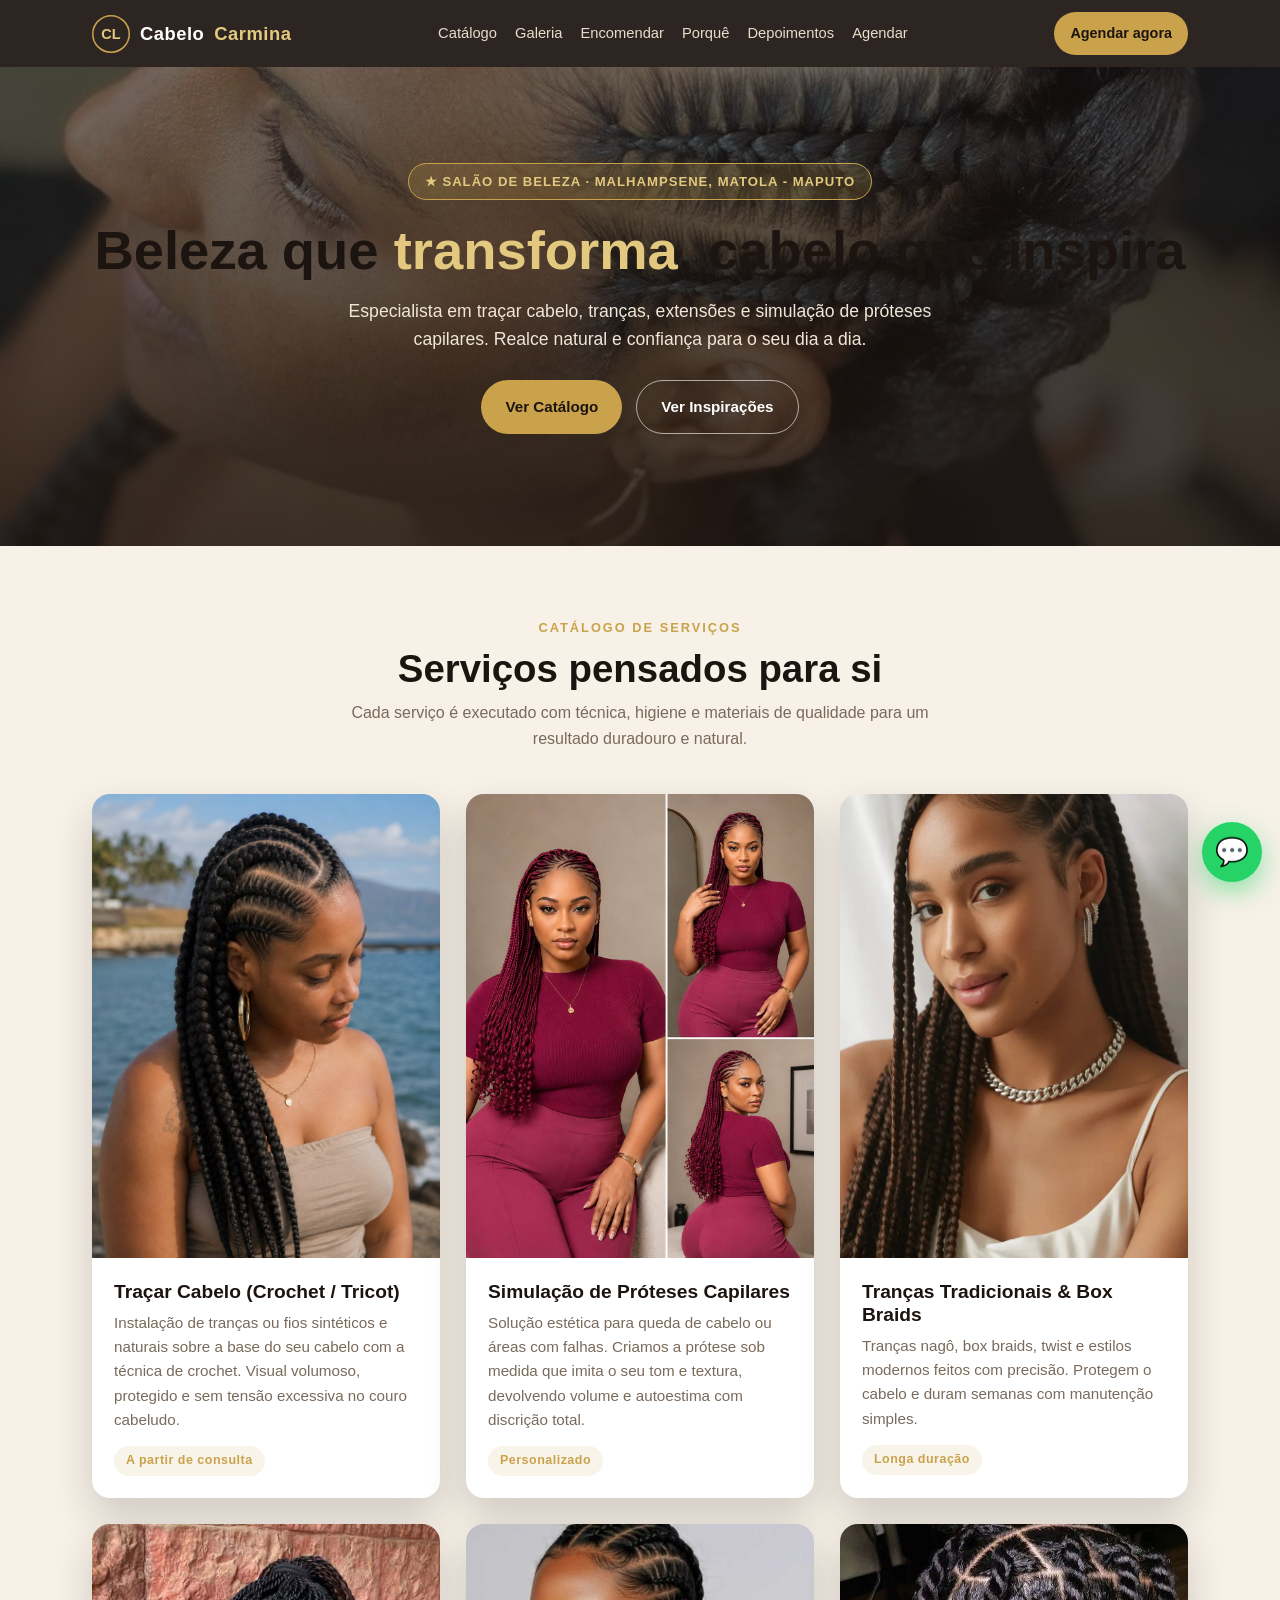
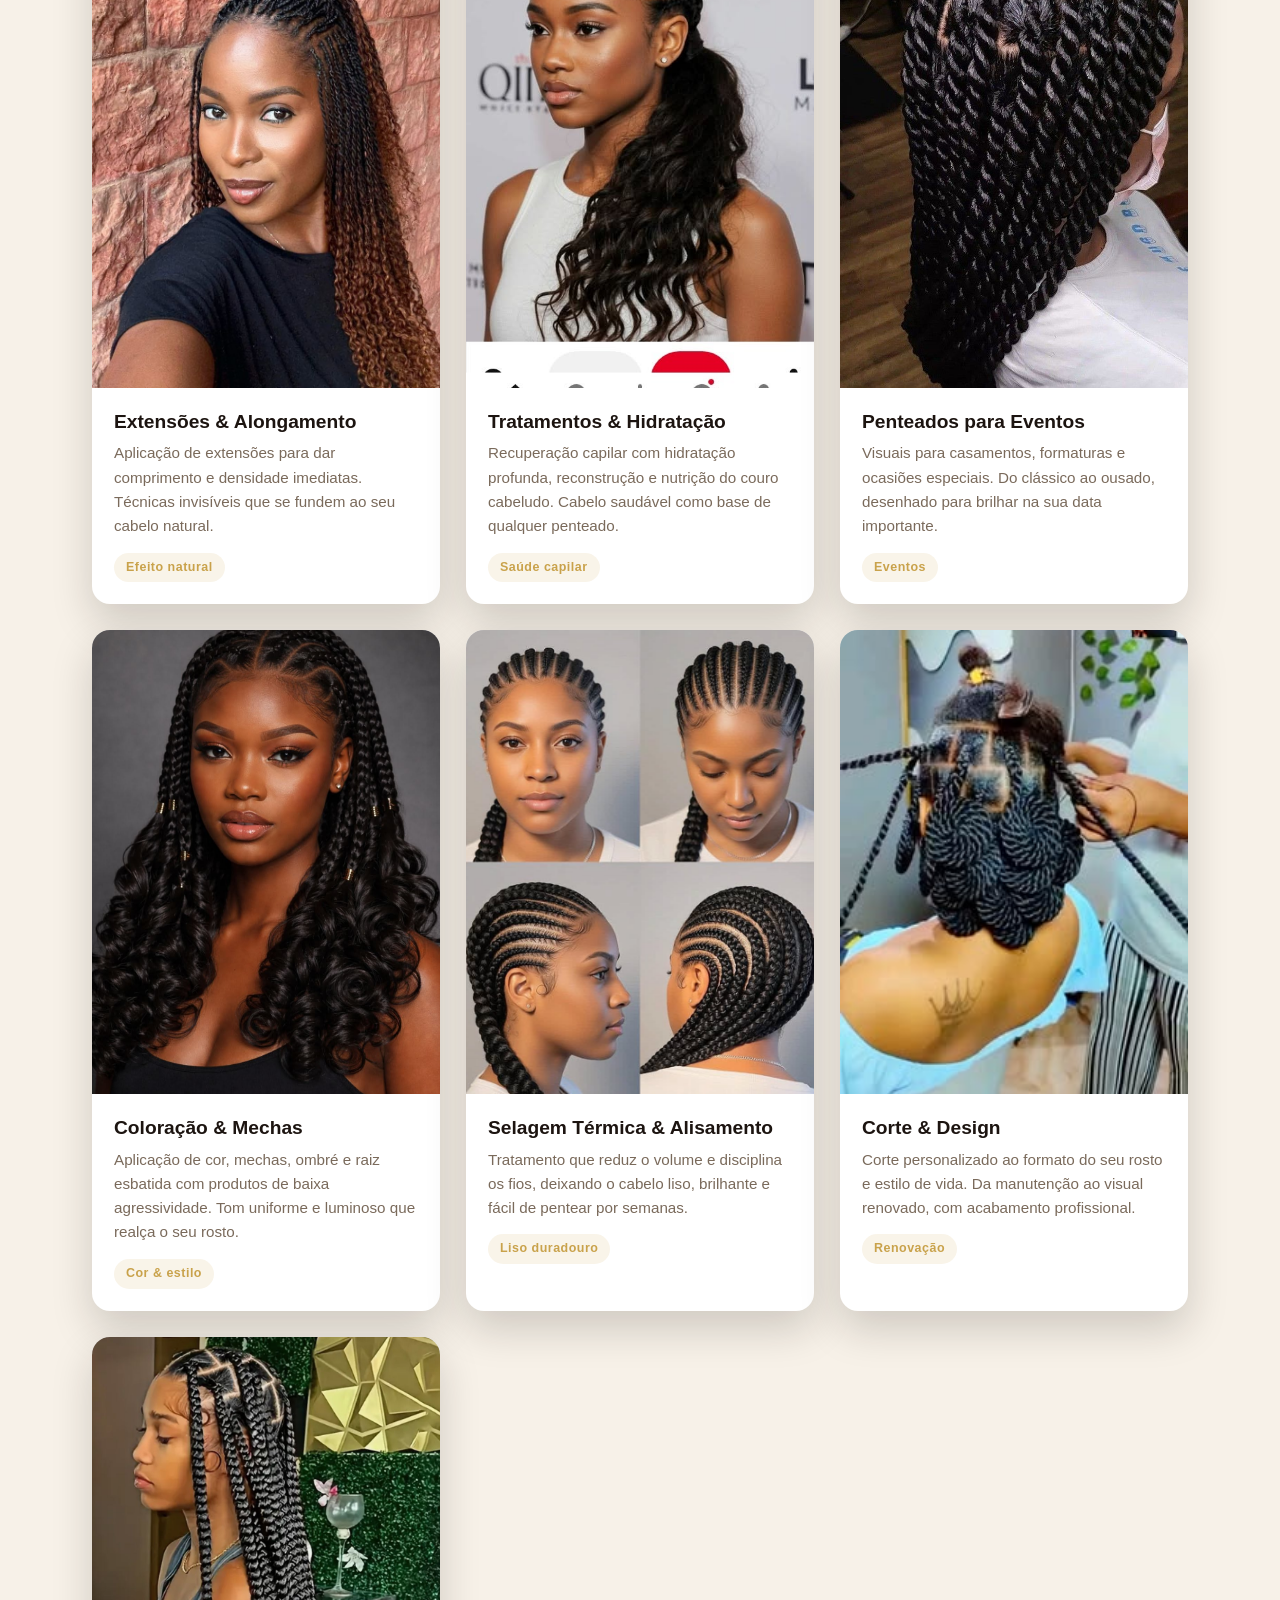
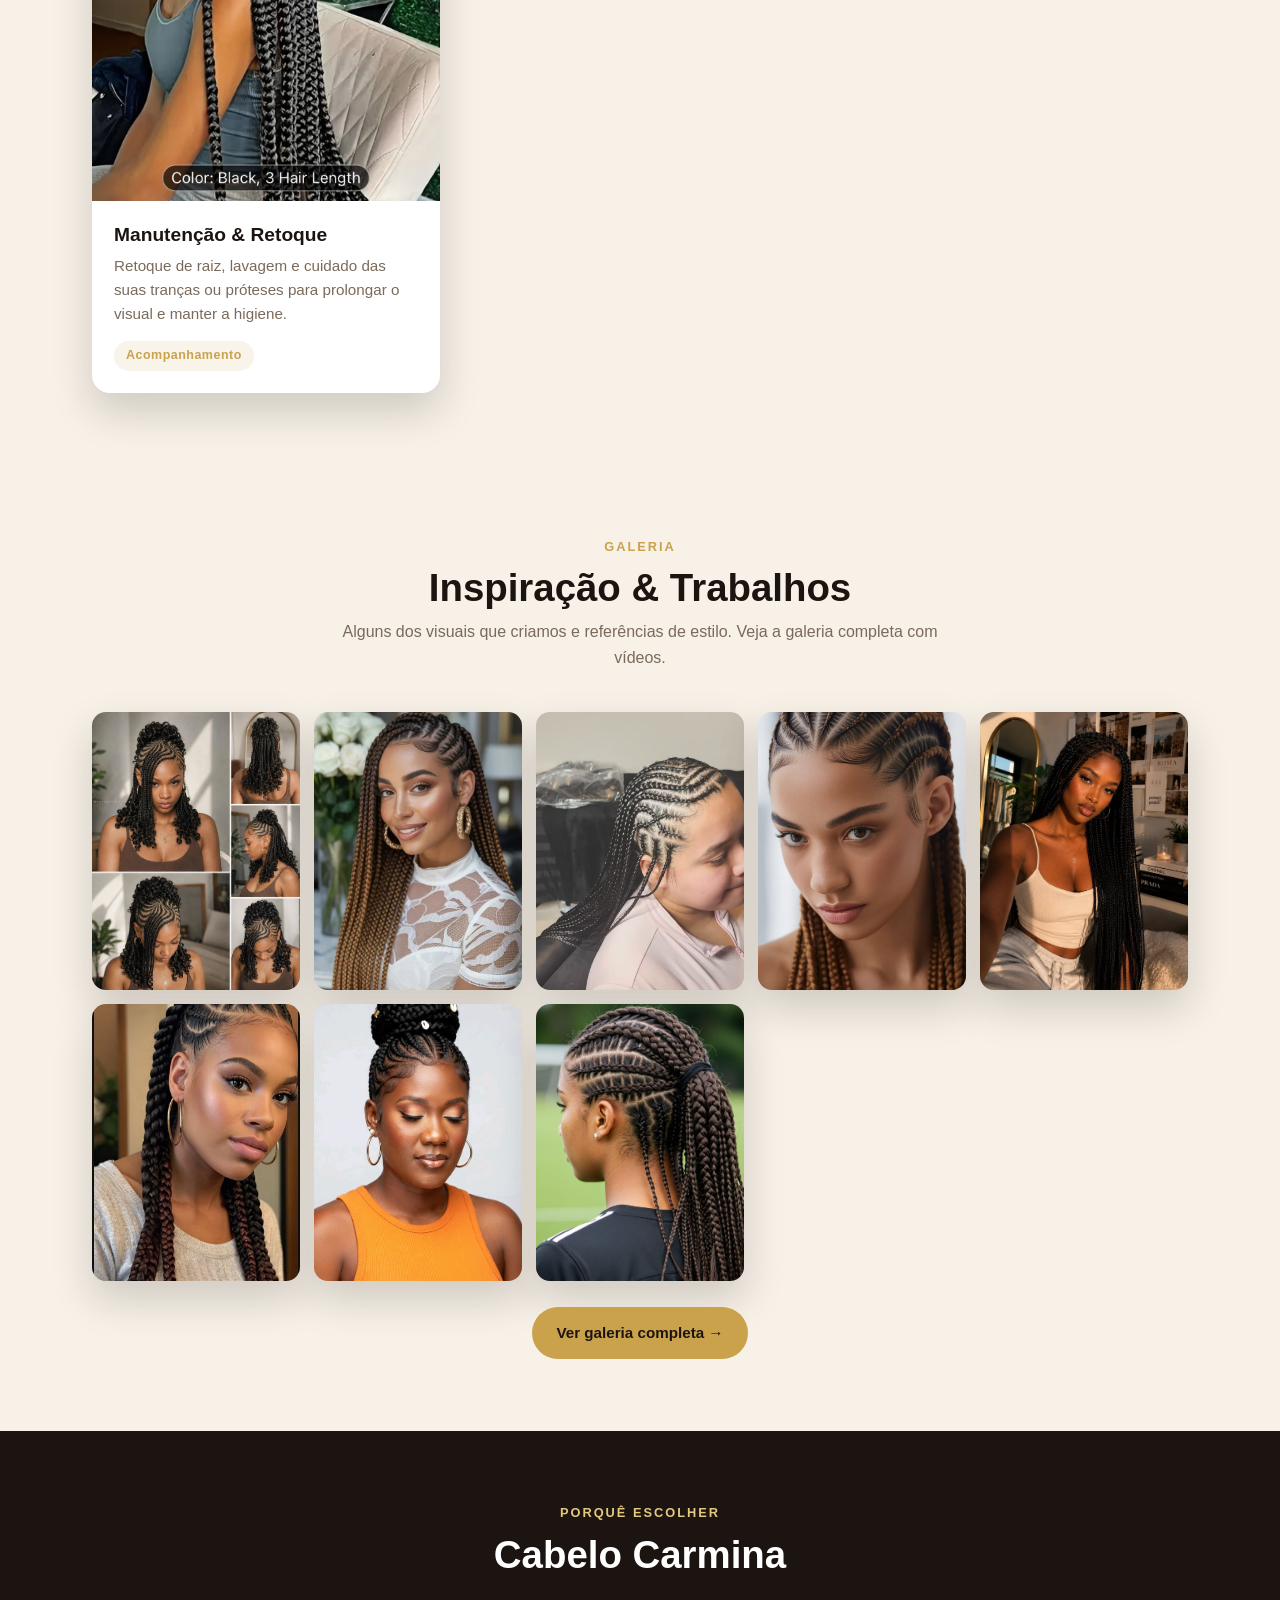
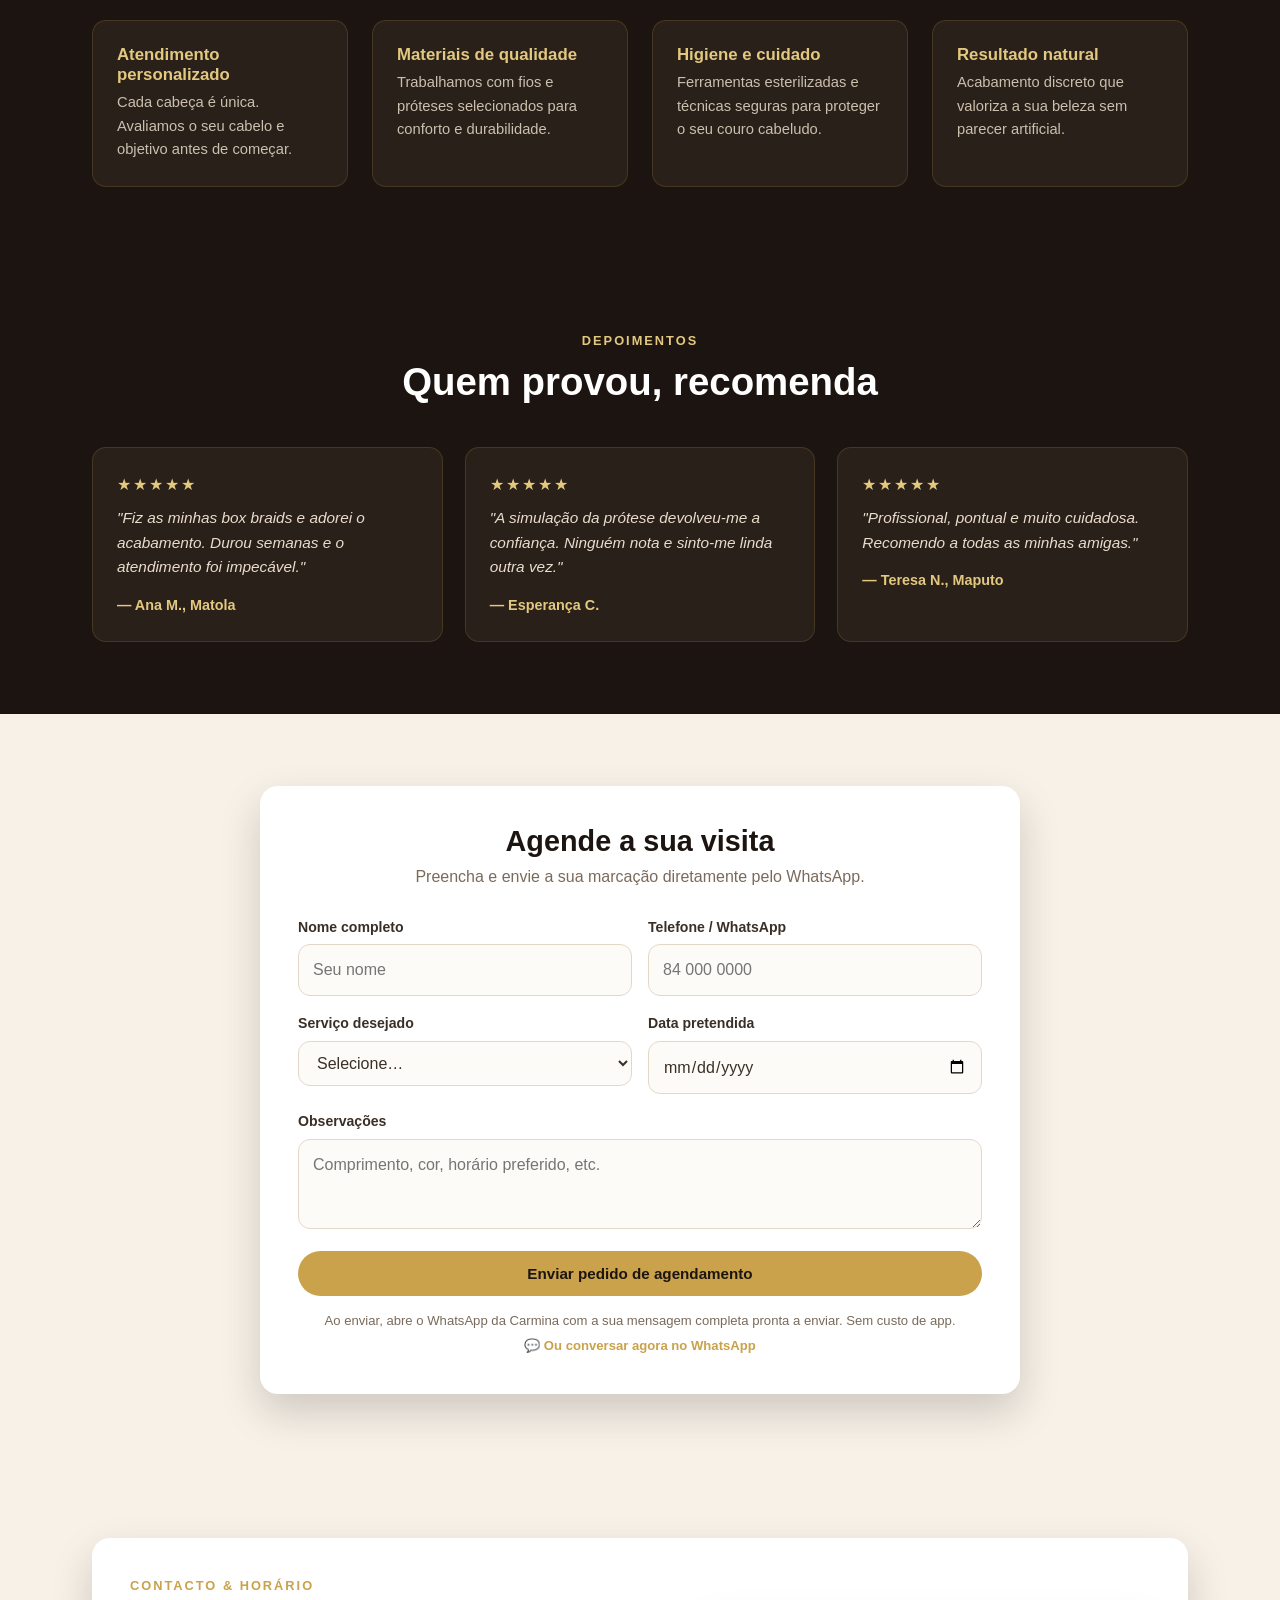
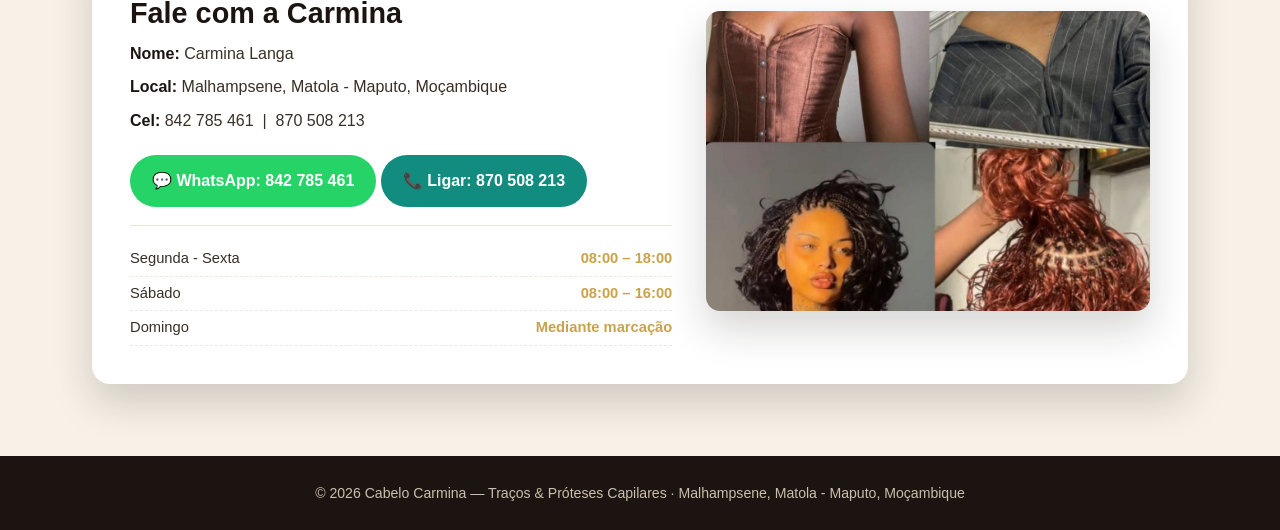
==== commit 13b934dd: "Adiciona botao de conversa WhatsApp (flutuante+link) e torna envio de agendamento fiavel (Vodacom); " ====
--- a/index.html
+++ b/index.html
@@ -114,6 +114,9 @@
 
   footer{background:var(--dark);color:#cbbfae;text-align:center;padding:26px 22px;font-size:.88rem}
 
+  .fab{position:fixed;right:18px;bottom:18px;z-index:90;width:60px;height:60px;border-radius:50%;background:#25D366;color:#fff;display:flex;align-items:center;justify-content:center;font-size:1.7rem;box-shadow:0 10px 26px rgba(37,211,102,.5);text-decoration:none}
+  .fab:hover{transform:scale(1.06)}
+
   @media(max-width:720px){
     .contact-box{grid-template-columns:1fr}
     .portrait{order:-1;height:240px}
@@ -378,7 +381,8 @@
           <textarea id="obs" name="obs" placeholder="Comprimento, cor, horário preferido, etc."></textarea>
         </div>
         <button class="btn btn-gold" type="submit">Enviar pedido de agendamento</button>
-        <p class="form-note">Ao enviar, abre o WhatsApp com a sua mensagem pronta. Sem custo de app.</p>
+        <p class="form-note">Ao enviar, abre o WhatsApp da Carmina com a sua mensagem completa pronta a enviar. Sem custo de app.</p>
+        <p class="form-note" style="margin-top:4px"><a href="https://wa.me/258842785461" target="_blank" rel="noopener" style="color:var(--gold);font-weight:700">💬 Ou conversar agora no WhatsApp</a></p>
       </form>
     </div>
   </div>
@@ -394,7 +398,7 @@
         <p><strong>Local:</strong> Malhampsene, Matola - Maputo, Moçambique</p>
         <p><strong>Cel:</strong> 842 785 461 &nbsp;|&nbsp; 870 508 213</p>
         <a class="wa" href="https://wa.me/258842785461" target="_blank" rel="noopener">💬 WhatsApp: 842 785 461</a>
-        <a class="wa alt" href="https://wa.me/258870508213" target="_blank" rel="noopener">💬 WhatsApp: 870 508 213</a>
+        <a class="wa alt" href="tel:870508213" target="_blank" rel="noopener">📞 Ligar: 870 508 213</a>
         <ul class="hours">
           <li><span>Segunda - Sexta</span><span>08:00 – 18:00</span></li>
           <li><span>Sábado</span><span>08:00 – 16:00</span></li>
@@ -409,6 +413,8 @@
 <footer>
   © <span id="year"></span> Cabelo Carmina — Traços & Próteses Capilares · Malhampsene, Matola - Maputo, Moçambique
 </footer>
+
+<a class="fab" href="https://wa.me/258842785461" target="_blank" rel="noopener" title="Conversar no WhatsApp" aria-label="Conversar no WhatsApp">💬</a>
 
 <script>
   document.getElementById('year').textContent = new Date().getFullYear();
@@ -456,7 +462,7 @@
         }
       }catch(err){ /* fallback abaixo */ }
     }
-    window.open("https://wa.me/258842785461?text=" + enc, "_blank");
+    window.location.href = "https://wa.me/258842785461?text=" + enc;
   });
 </script>
 </body>
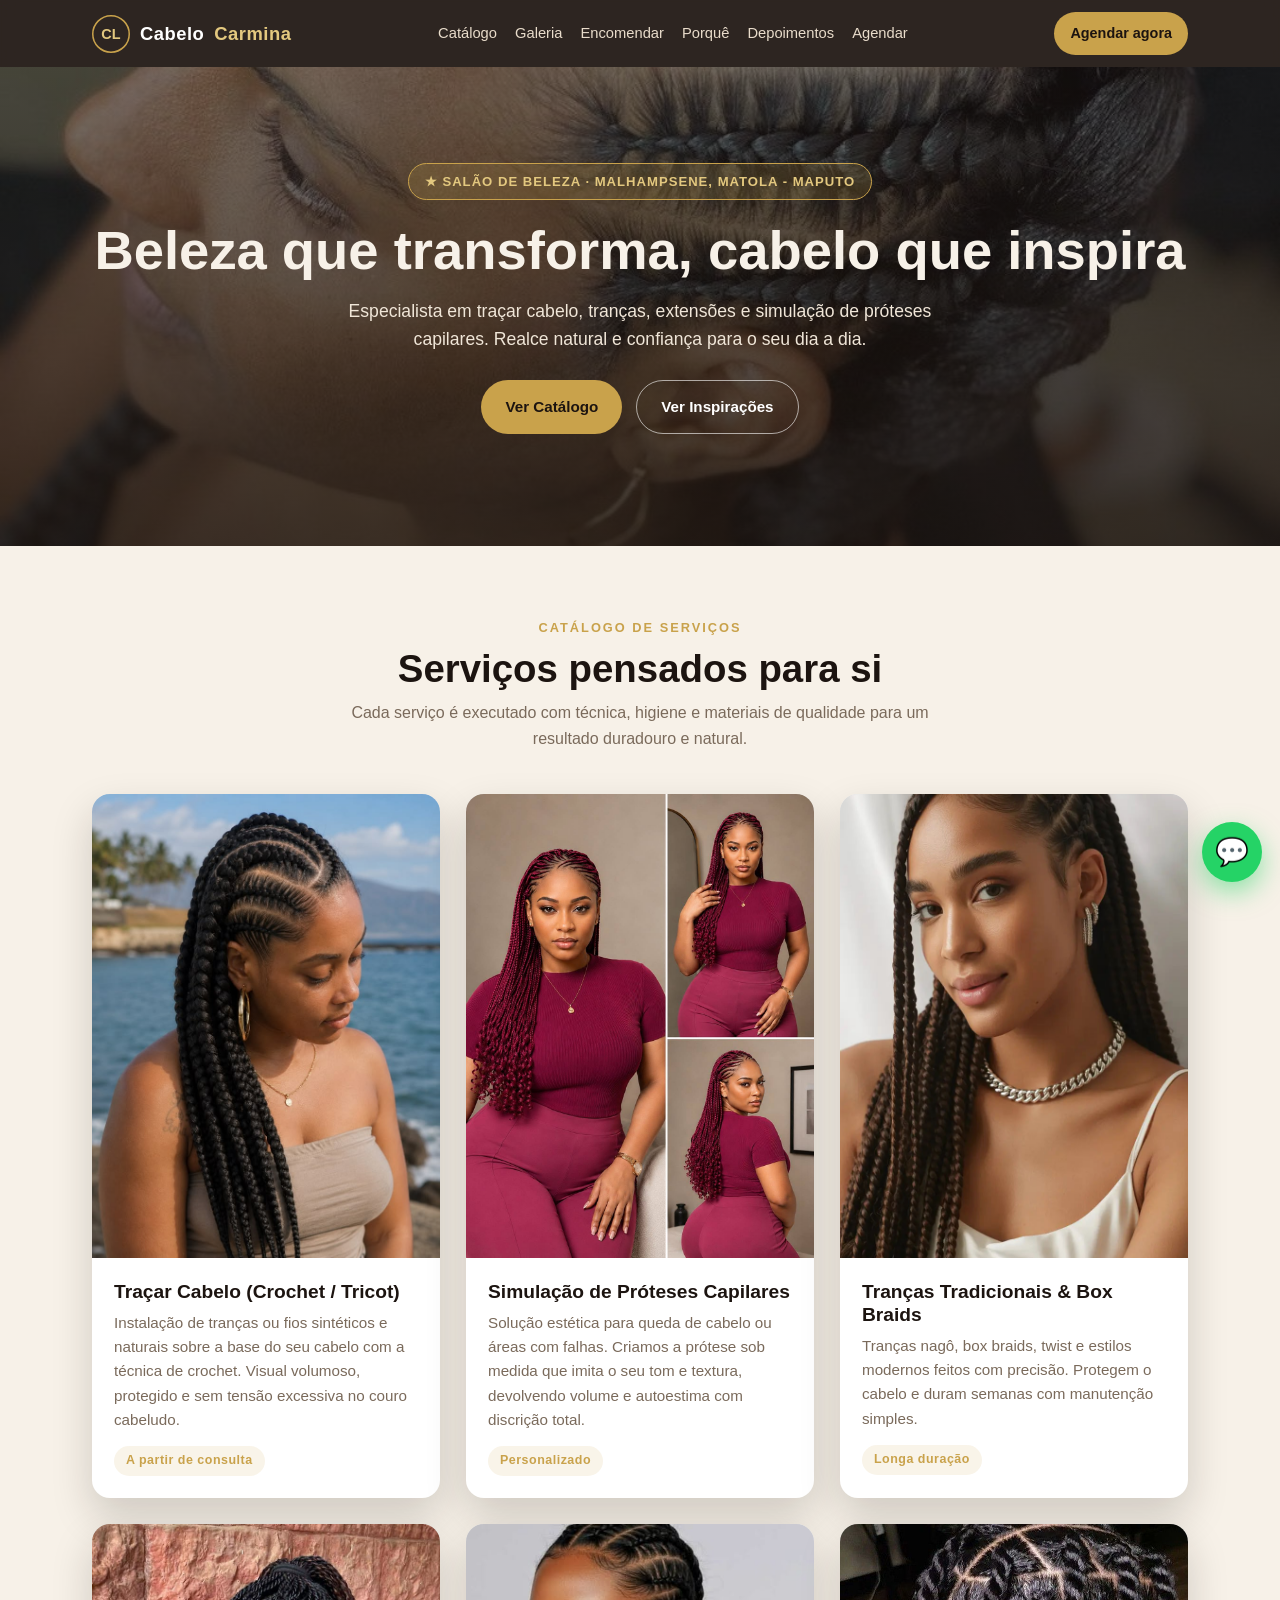
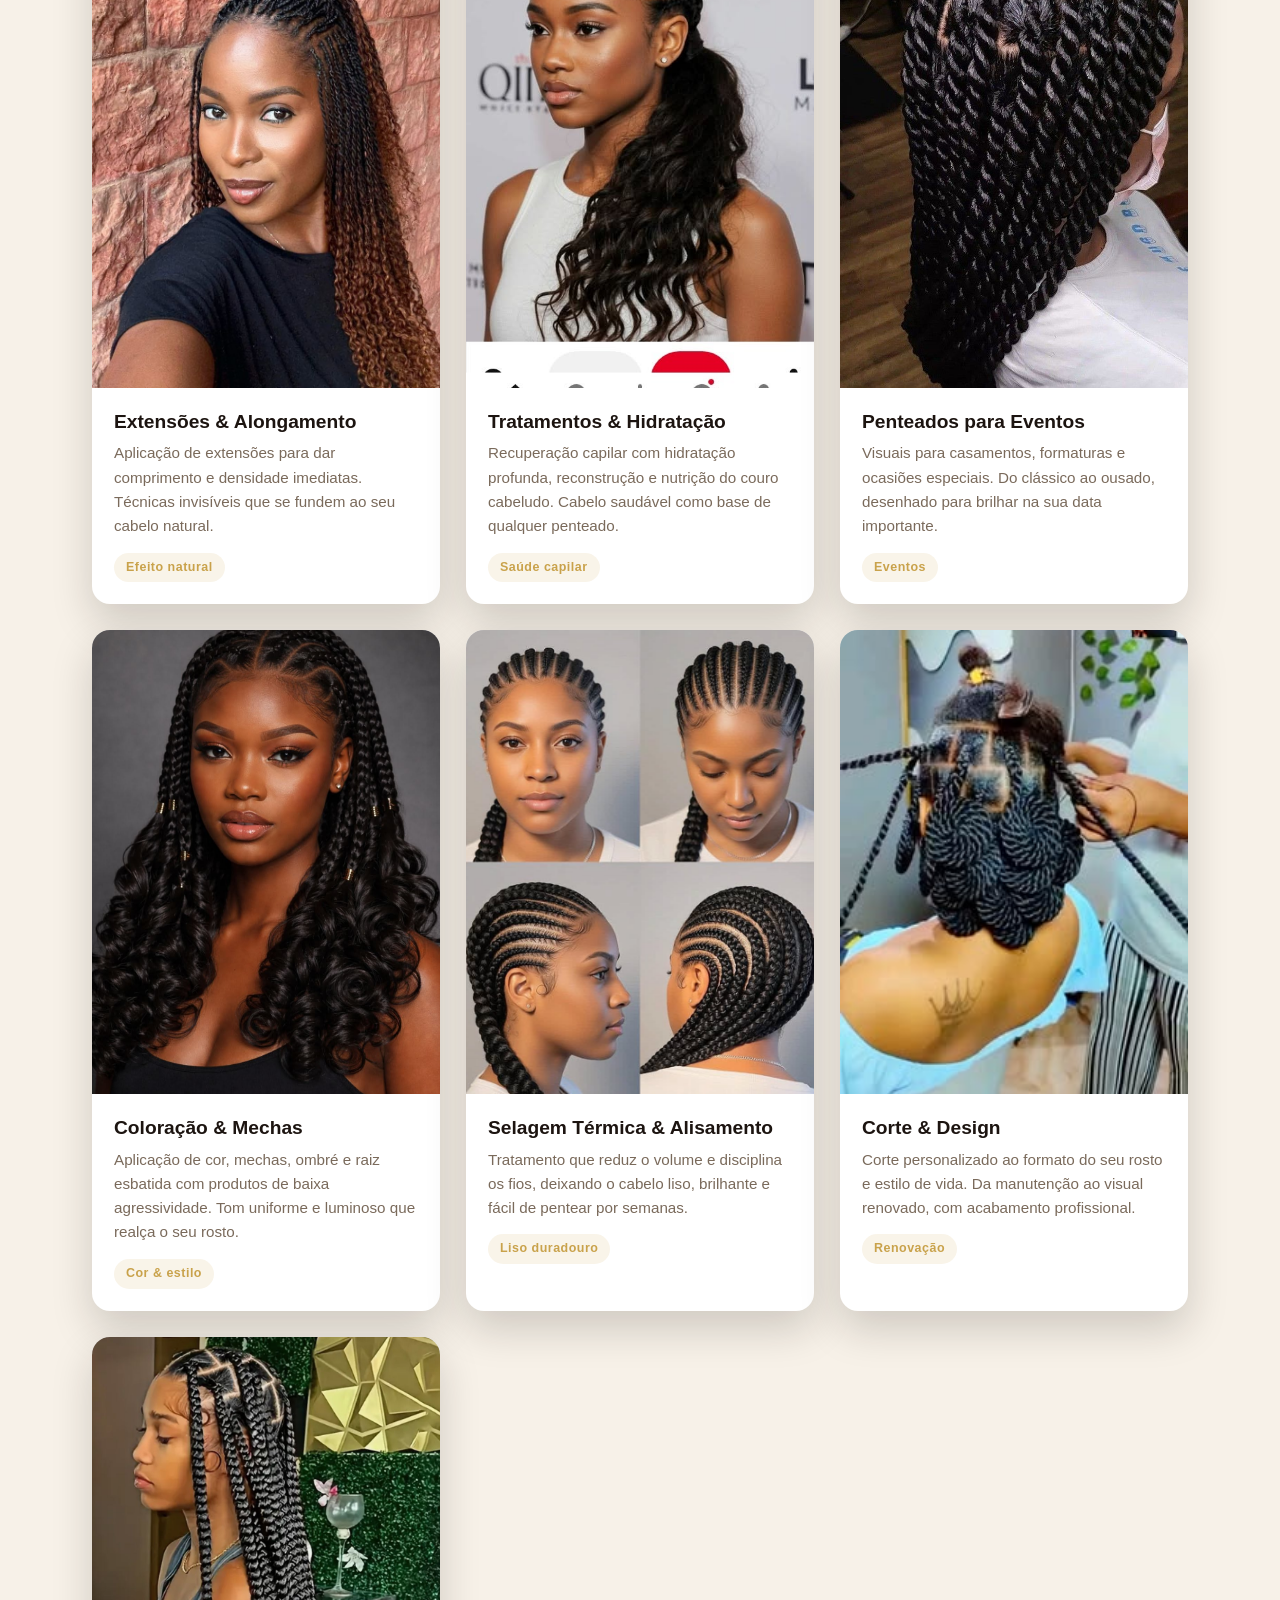
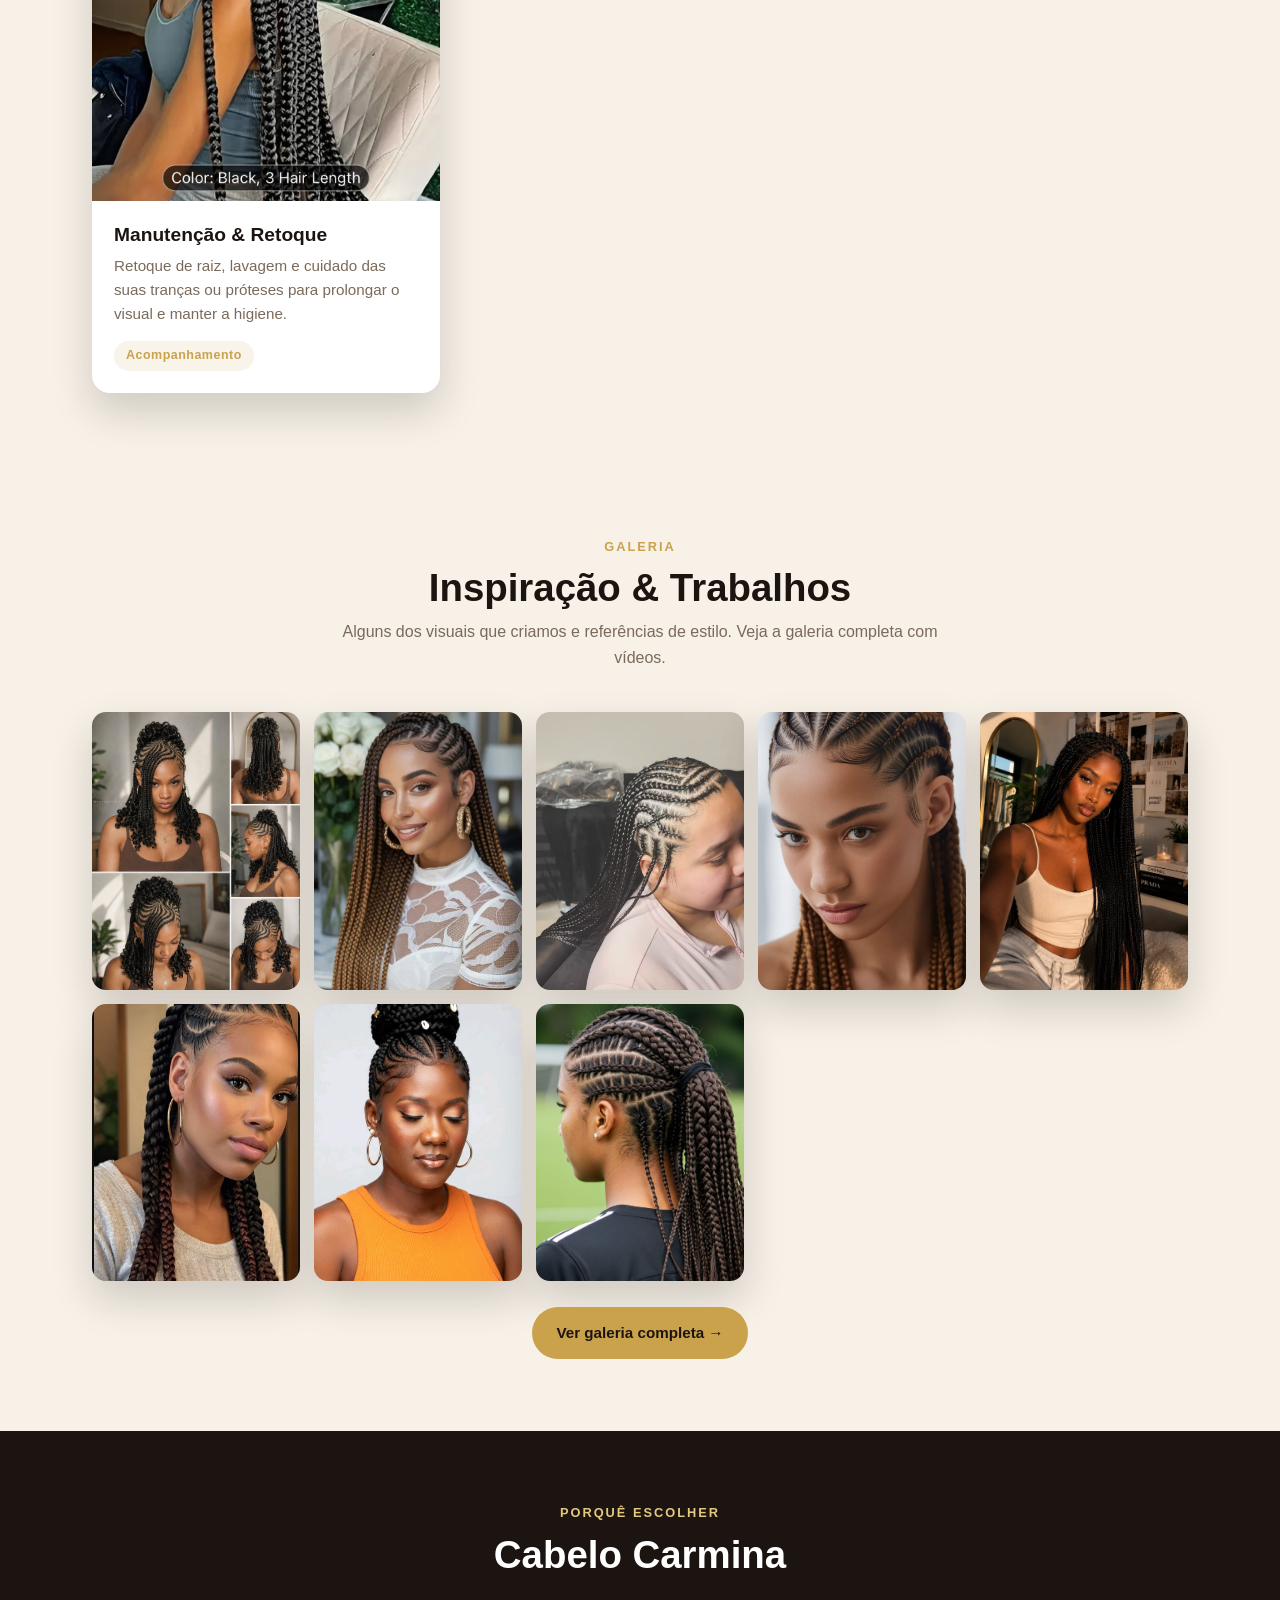
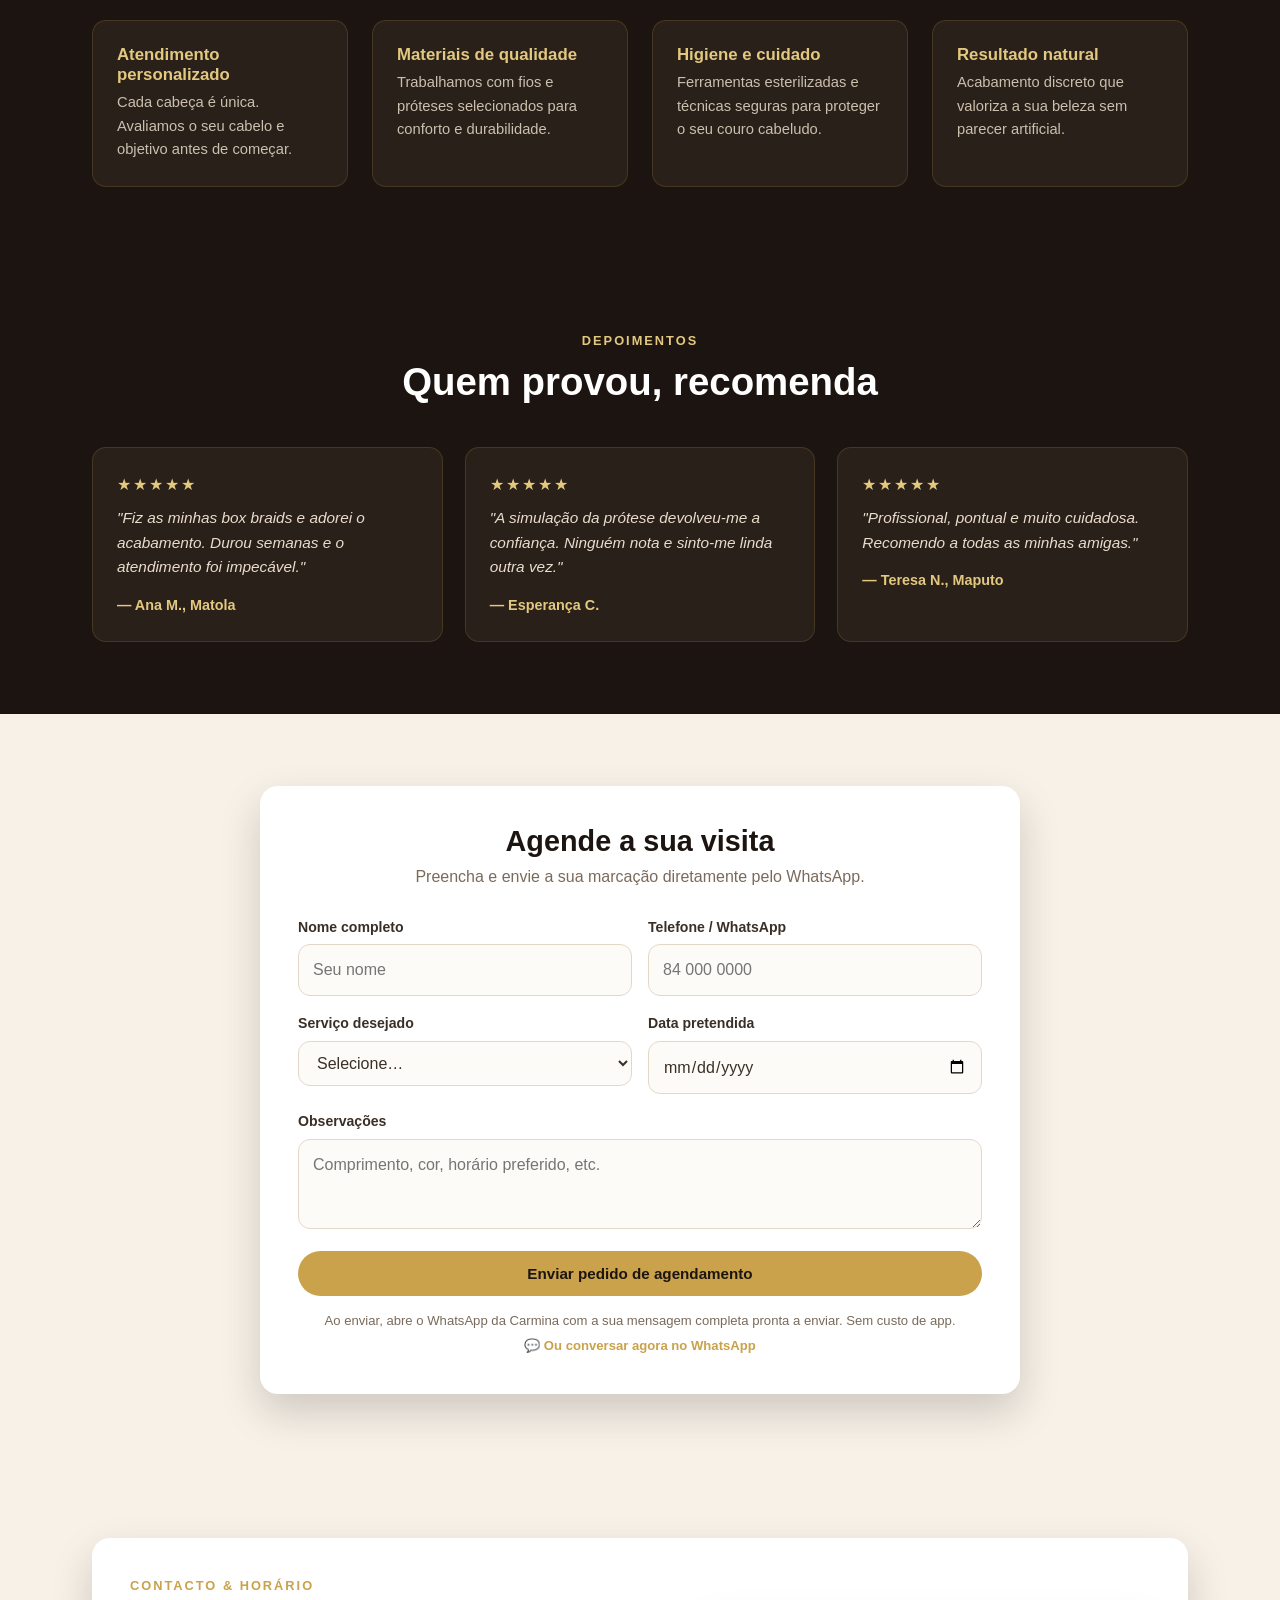
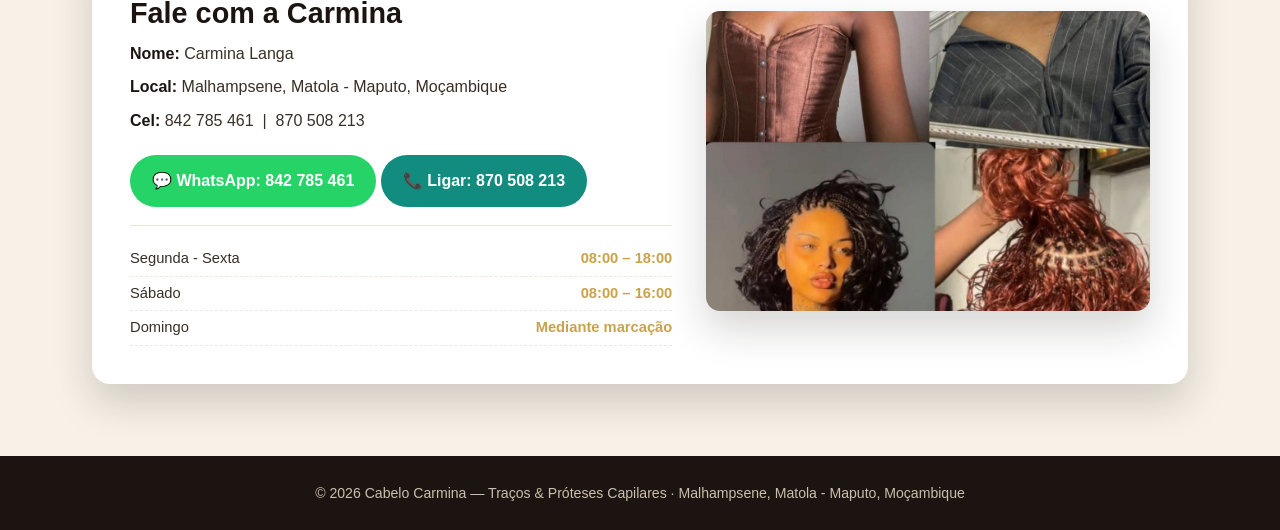
==== commit 5a00af27: "Hero: frase toda na cor creme" ====
--- a/index.html
+++ b/index.html
@@ -37,8 +37,8 @@
 
   .hero{position:relative;color:#fff;text-align:center;padding:96px 22px 112px;background:linear-gradient(180deg,rgba(28,20,16,.6),rgba(28,20,16,.85)),url("assets/imagens/15f6aeca9793449702054abd78677a57.jpg") center/cover no-repeat}
   .hero .badge{display:inline-flex;align-items:center;gap:8px;margin-bottom:18px;background:rgba(201,162,75,.18);border:1px solid var(--gold);color:var(--gold-soft);padding:7px 16px;border-radius:999px;font-size:.82rem;font-weight:700;letter-spacing:1px;text-transform:uppercase}
-  .hero h1{font-size:clamp(2rem,5vw,3.4rem);margin-bottom:14px}
-  .hero h1 span{color:var(--gold-soft)}
+  .hero h1{font-size:clamp(2rem,5vw,3.4rem);margin-bottom:14px;color:var(--cream)}
+  .hero h1 span{color:var(--cream)}
   .hero p{max-width:640px;margin:0 auto 26px;font-size:1.1rem;color:#f0e6d8}
   .hero .actions{display:flex;gap:14px;justify-content:center;flex-wrap:wrap}
   .btn{display:inline-flex;align-items:center;gap:8px;padding:14px 24px;border-radius:999px;font-weight:700;font-size:.95rem}
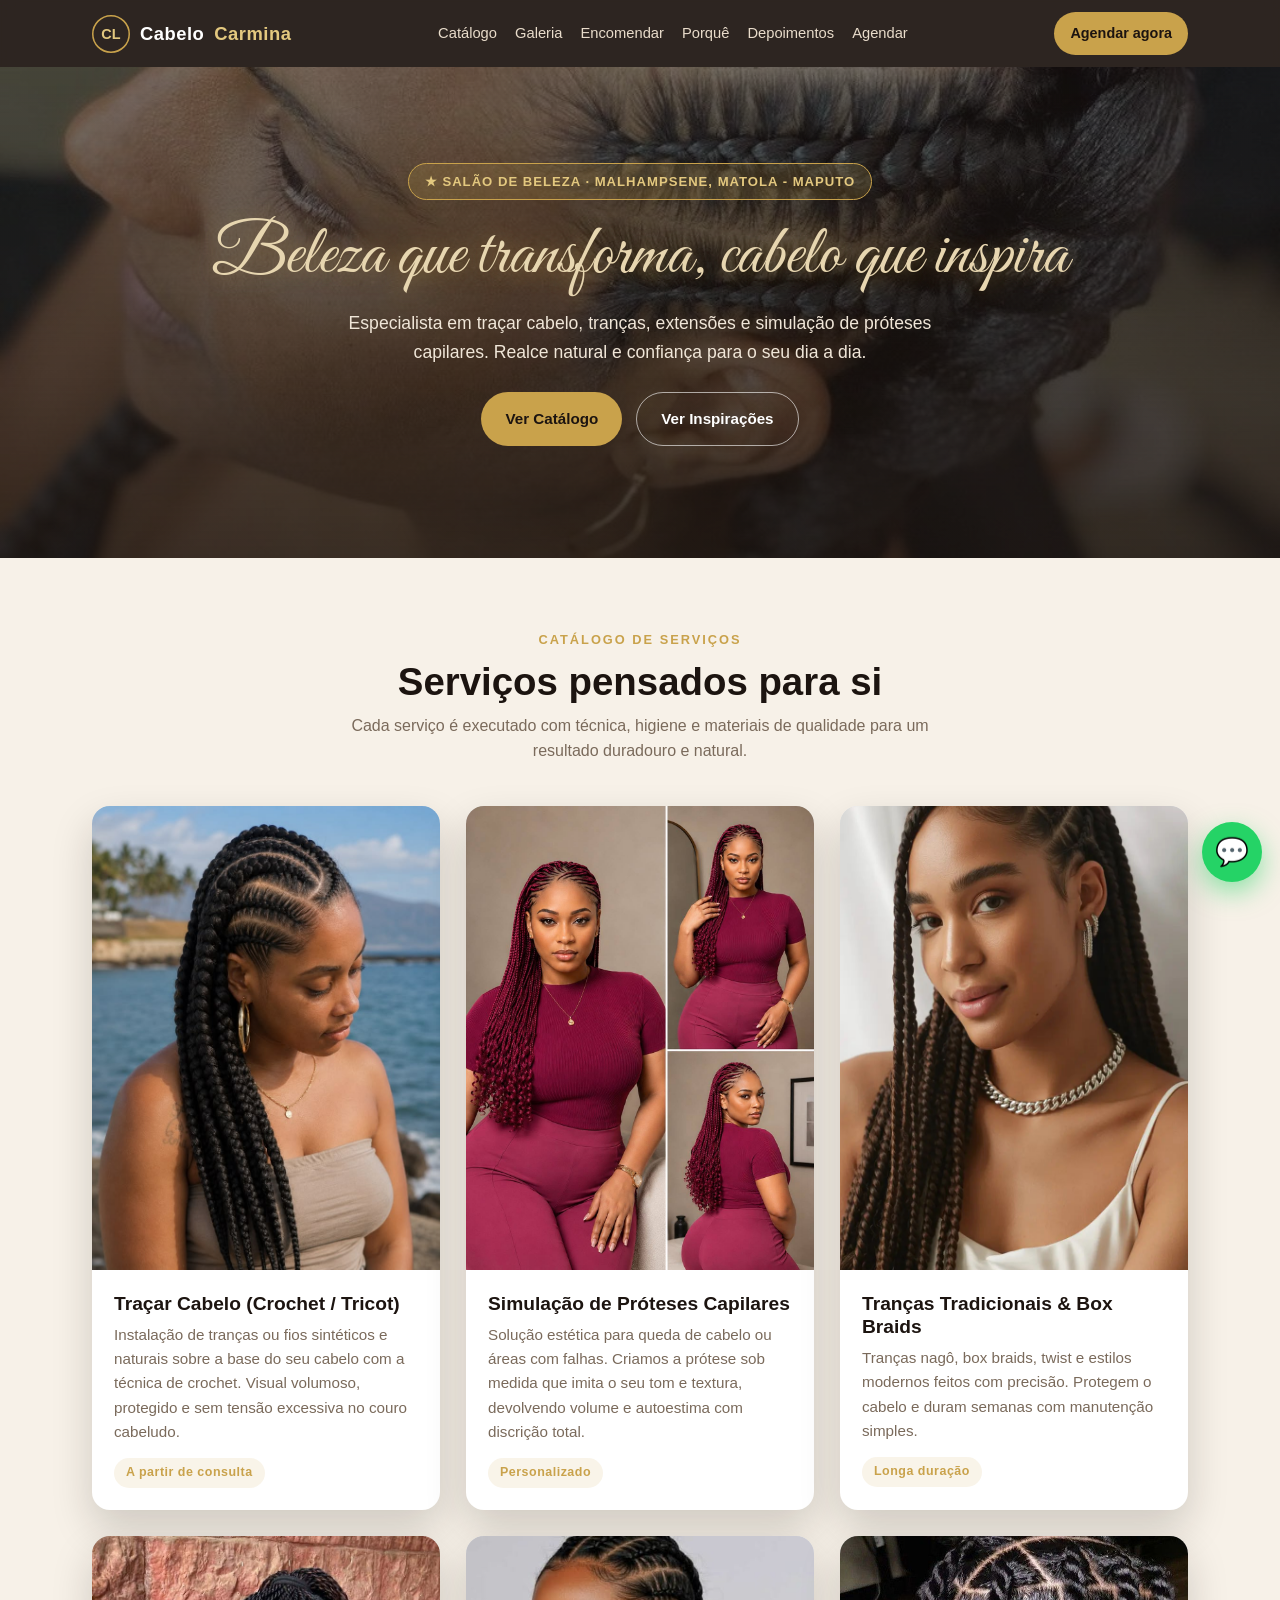
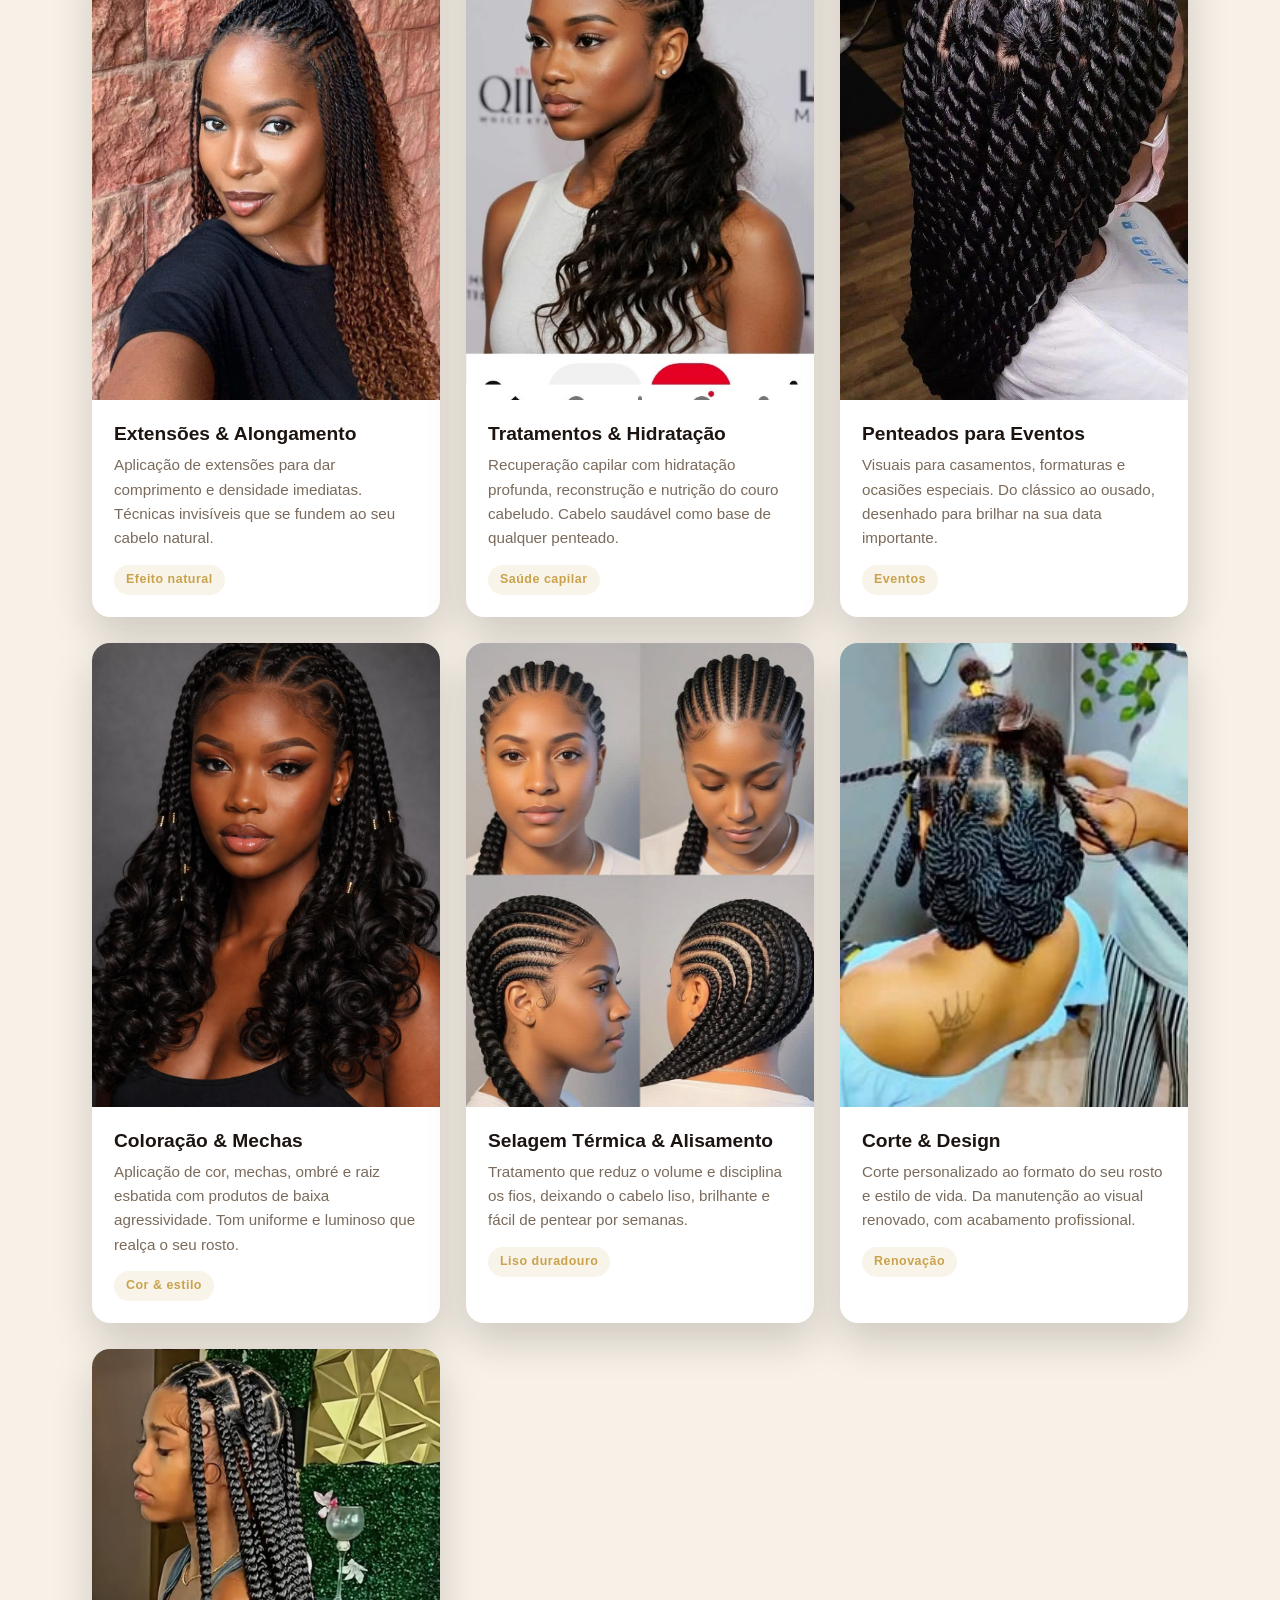
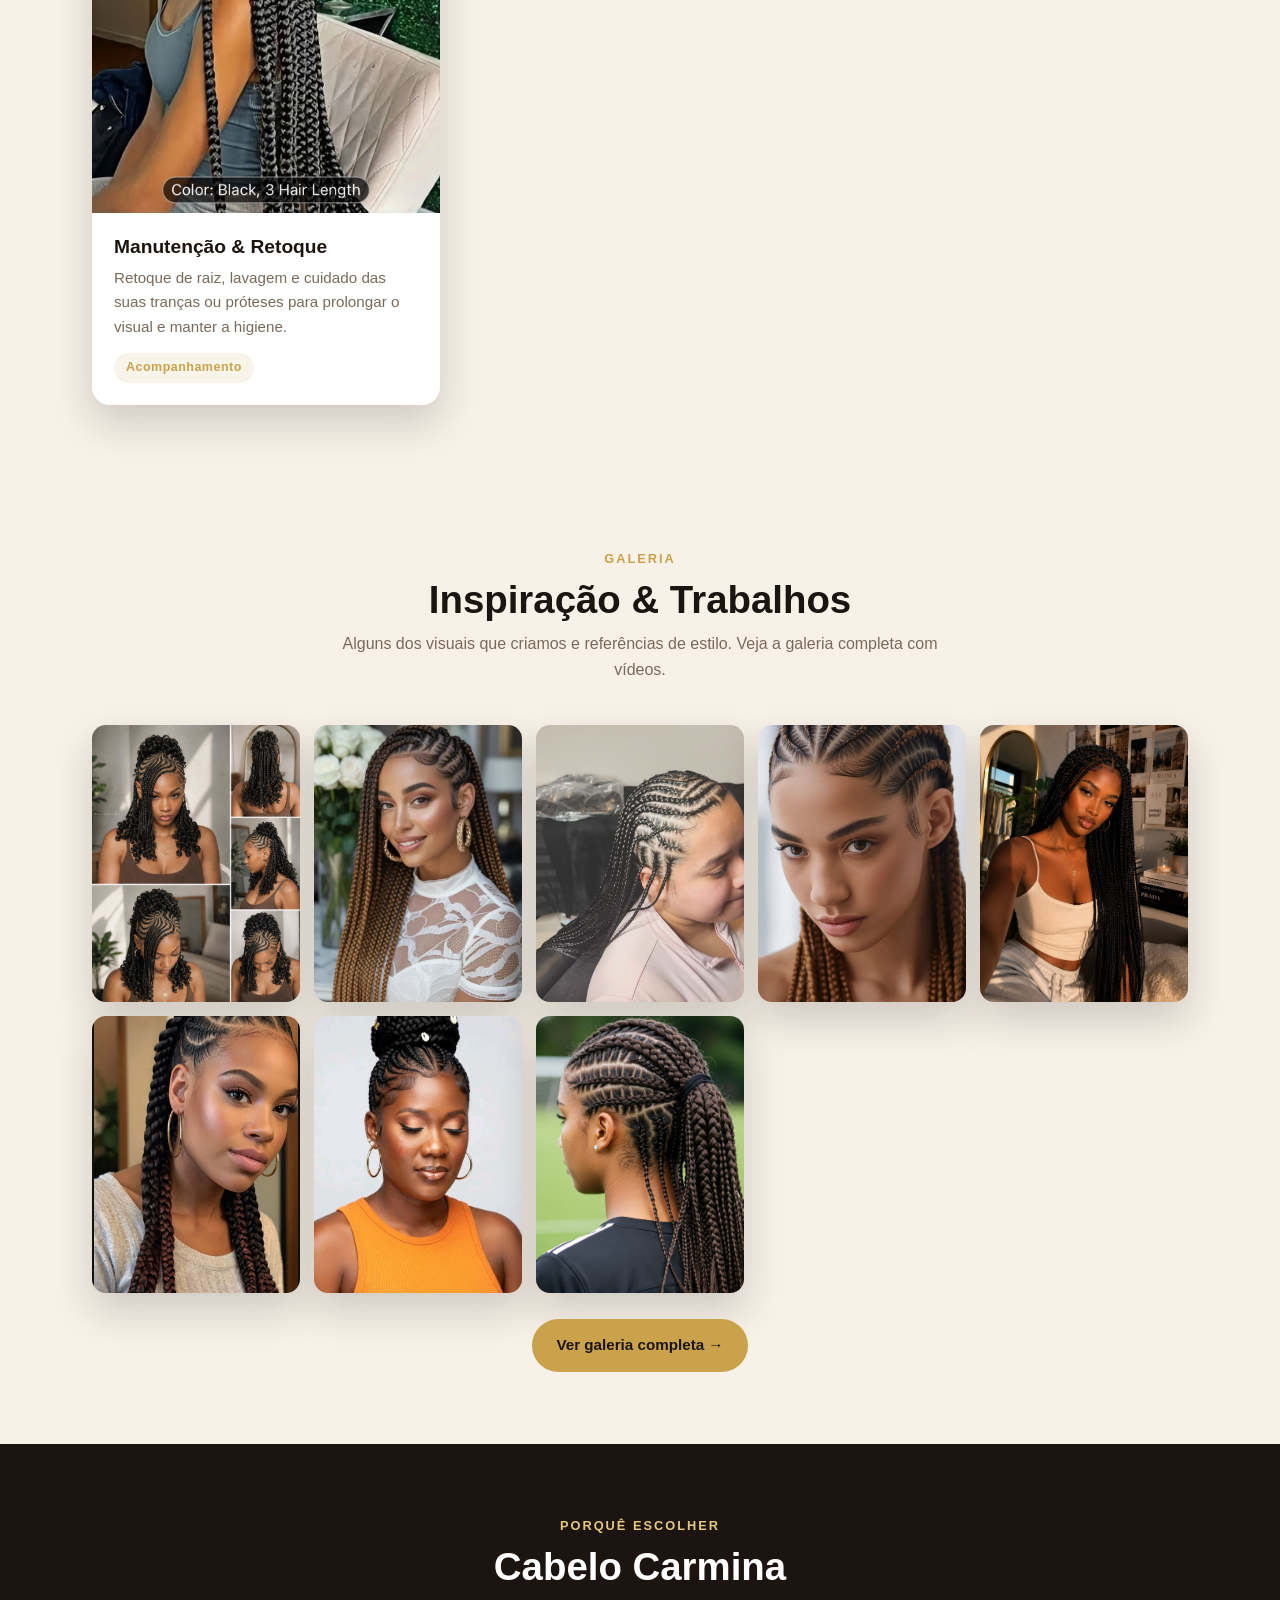
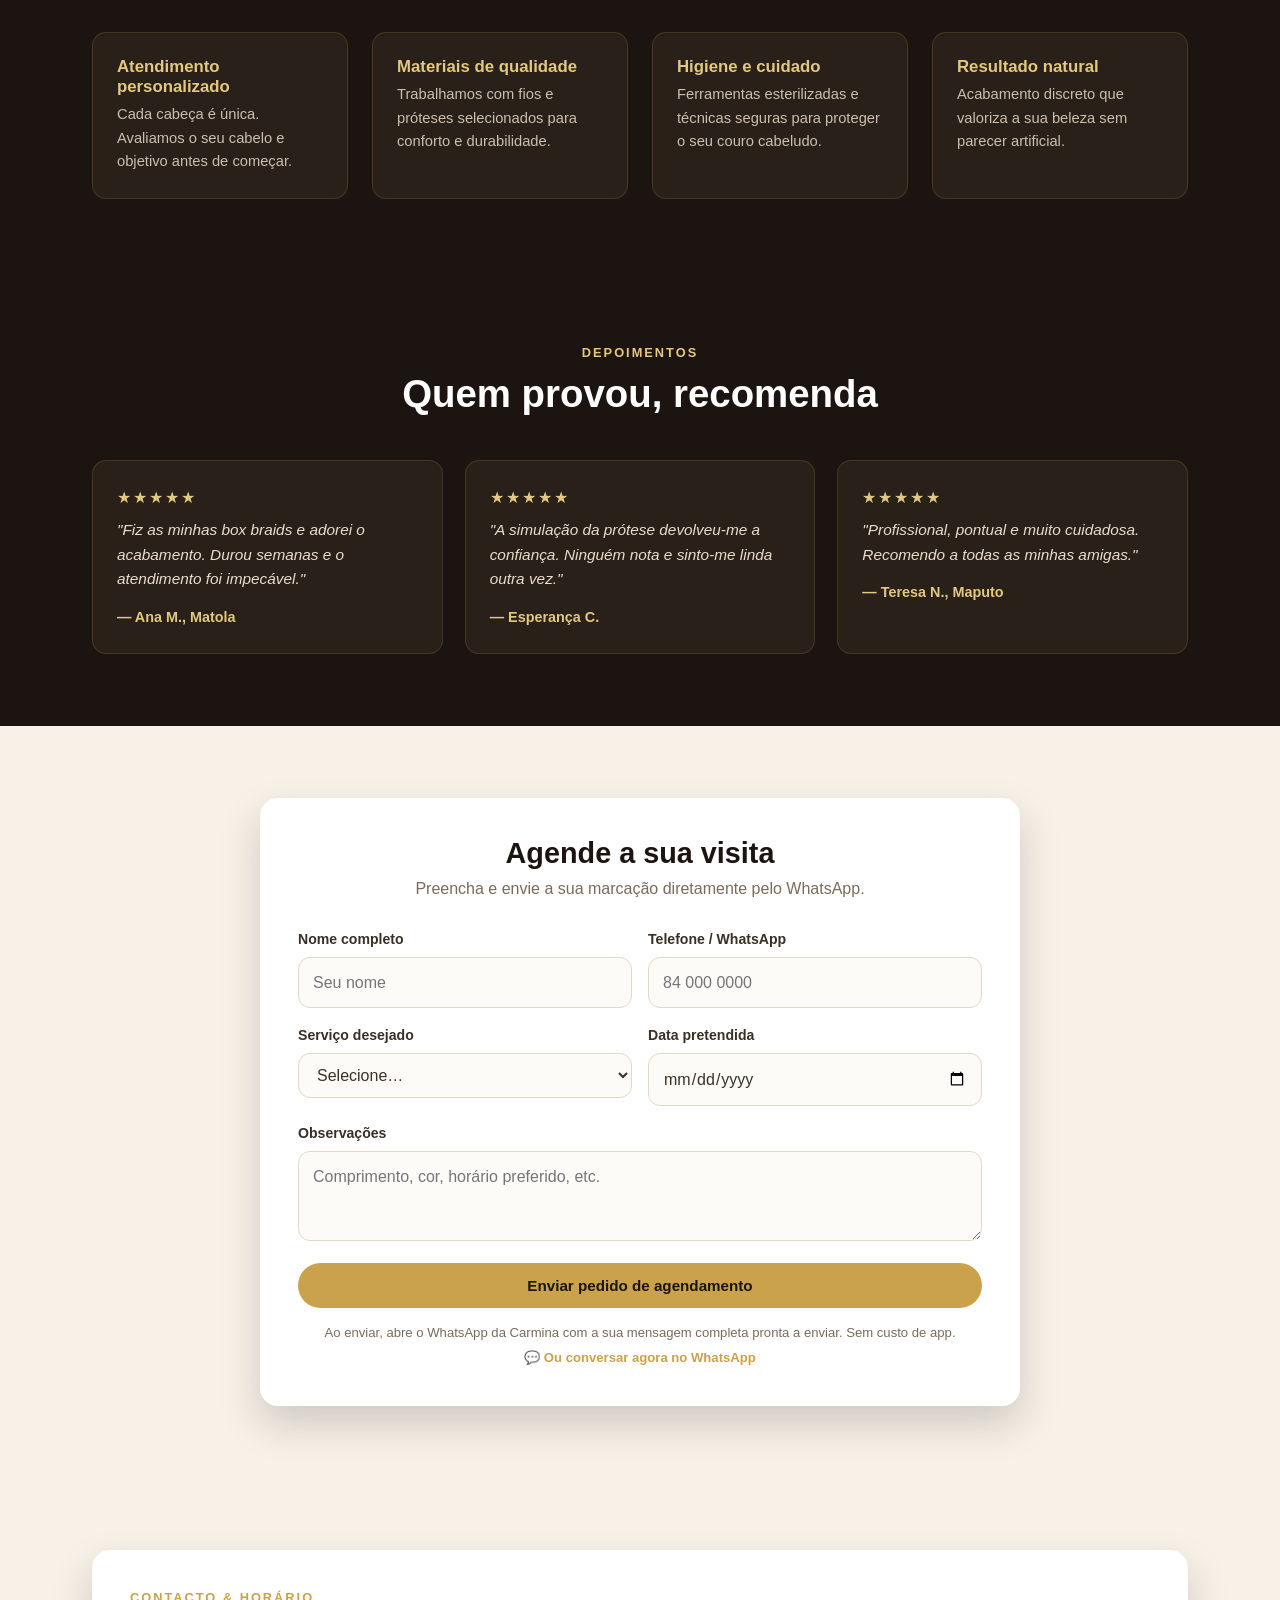
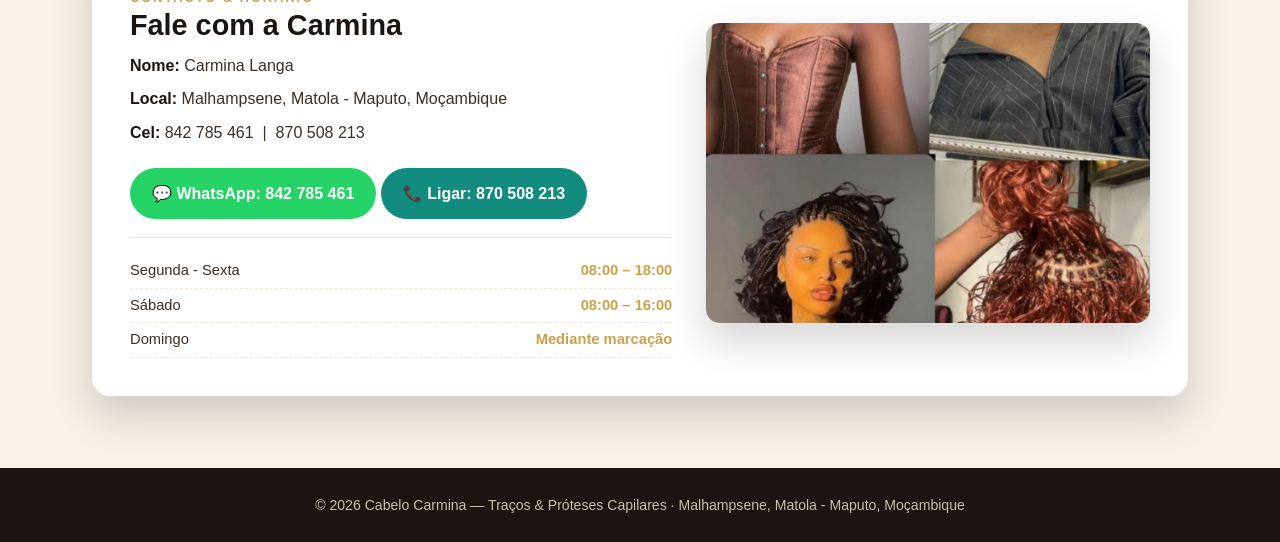
==== commit d98b1090: "Hero: fonte cursiva premium (Great Vibes) e cor creme-escuro uniforme com brilho dourado" ====
--- a/index.html
+++ b/index.html
@@ -5,6 +5,9 @@
 <meta name="viewport" content="width=device-width, initial-scale=1.0" />
 <title>Cabelo Carmina — Traços & Próteses Capilares | Matola - Maputo</title>
 <meta name="description" content="Serviços profissionais de traçar cabelo, tranças, extensões e simulação de próteses capilares em Matola - Maputo. Carmina Langa." />
+<link rel="preconnect" href="https://fonts.googleapis.com" />
+<link rel="preconnect" href="https://fonts.gstatic.com" crossorigin />
+<link href="https://fonts.googleapis.com/css2?family=Great+Vibes&display=swap" rel="stylesheet" />
 <style>
   :root{
     --gold:#c9a24b;
@@ -12,6 +15,7 @@
     --dark:#1c1410;
     --dark2:#2a201a;
     --cream:#f7f1e8;
+    --cream-dark:#e7d6b0;
     --ink:#3a2f26;
     --muted:#7a6a5b;
     --radius:18px;
@@ -37,8 +41,8 @@
 
   .hero{position:relative;color:#fff;text-align:center;padding:96px 22px 112px;background:linear-gradient(180deg,rgba(28,20,16,.6),rgba(28,20,16,.85)),url("assets/imagens/15f6aeca9793449702054abd78677a57.jpg") center/cover no-repeat}
   .hero .badge{display:inline-flex;align-items:center;gap:8px;margin-bottom:18px;background:rgba(201,162,75,.18);border:1px solid var(--gold);color:var(--gold-soft);padding:7px 16px;border-radius:999px;font-size:.82rem;font-weight:700;letter-spacing:1px;text-transform:uppercase}
-  .hero h1{font-size:clamp(2rem,5vw,3.4rem);margin-bottom:14px;color:var(--cream)}
-  .hero h1 span{color:var(--cream)}
+  .hero h1{font-size:clamp(2.4rem,6vw,4.4rem);margin-bottom:14px;color:var(--cream-dark);font-family:'Great Vibes',"Segoe Script","Brush Script MT",cursive;font-weight:400;line-height:1.1;text-shadow:0 2px 22px rgba(201,162,75,.45)}
+  .hero h1 span{color:var(--cream-dark)}
   .hero p{max-width:640px;margin:0 auto 26px;font-size:1.1rem;color:#f0e6d8}
   .hero .actions{display:flex;gap:14px;justify-content:center;flex-wrap:wrap}
   .btn{display:inline-flex;align-items:center;gap:8px;padding:14px 24px;border-radius:999px;font-weight:700;font-size:.95rem}
